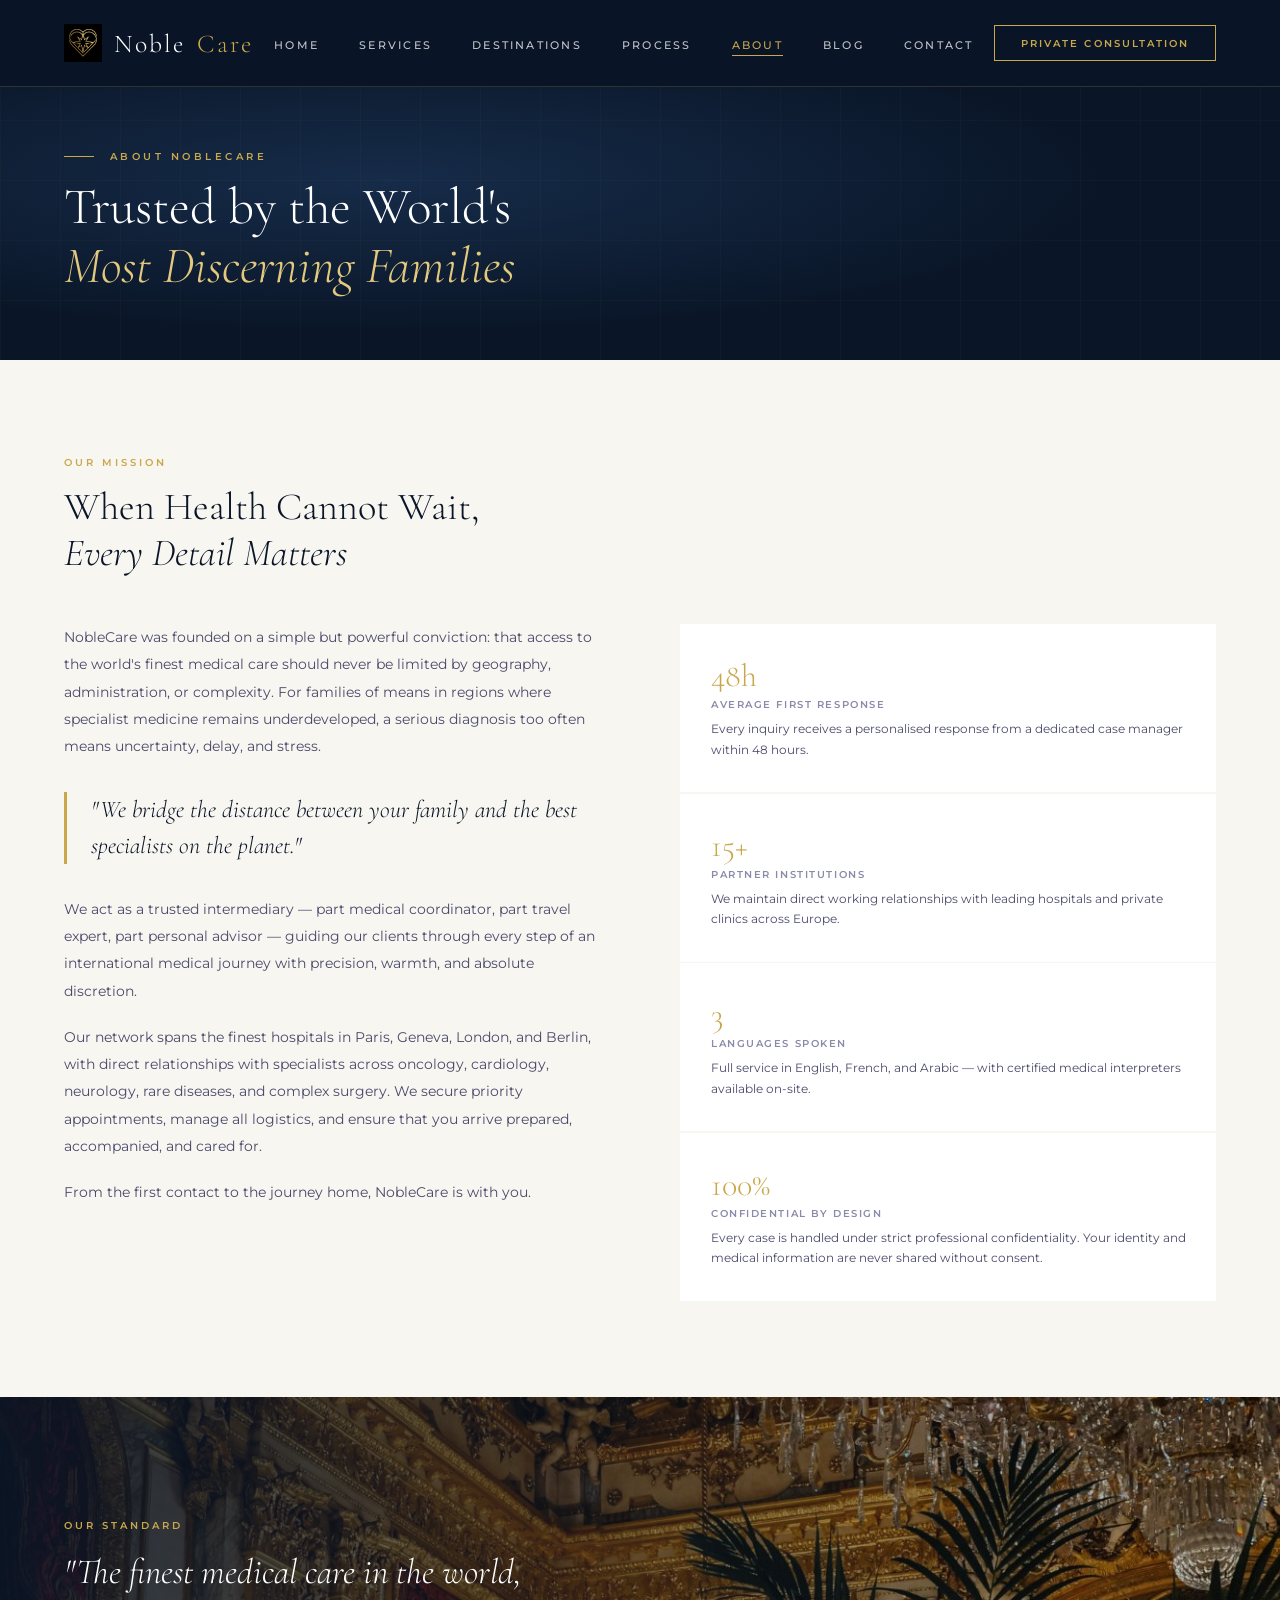
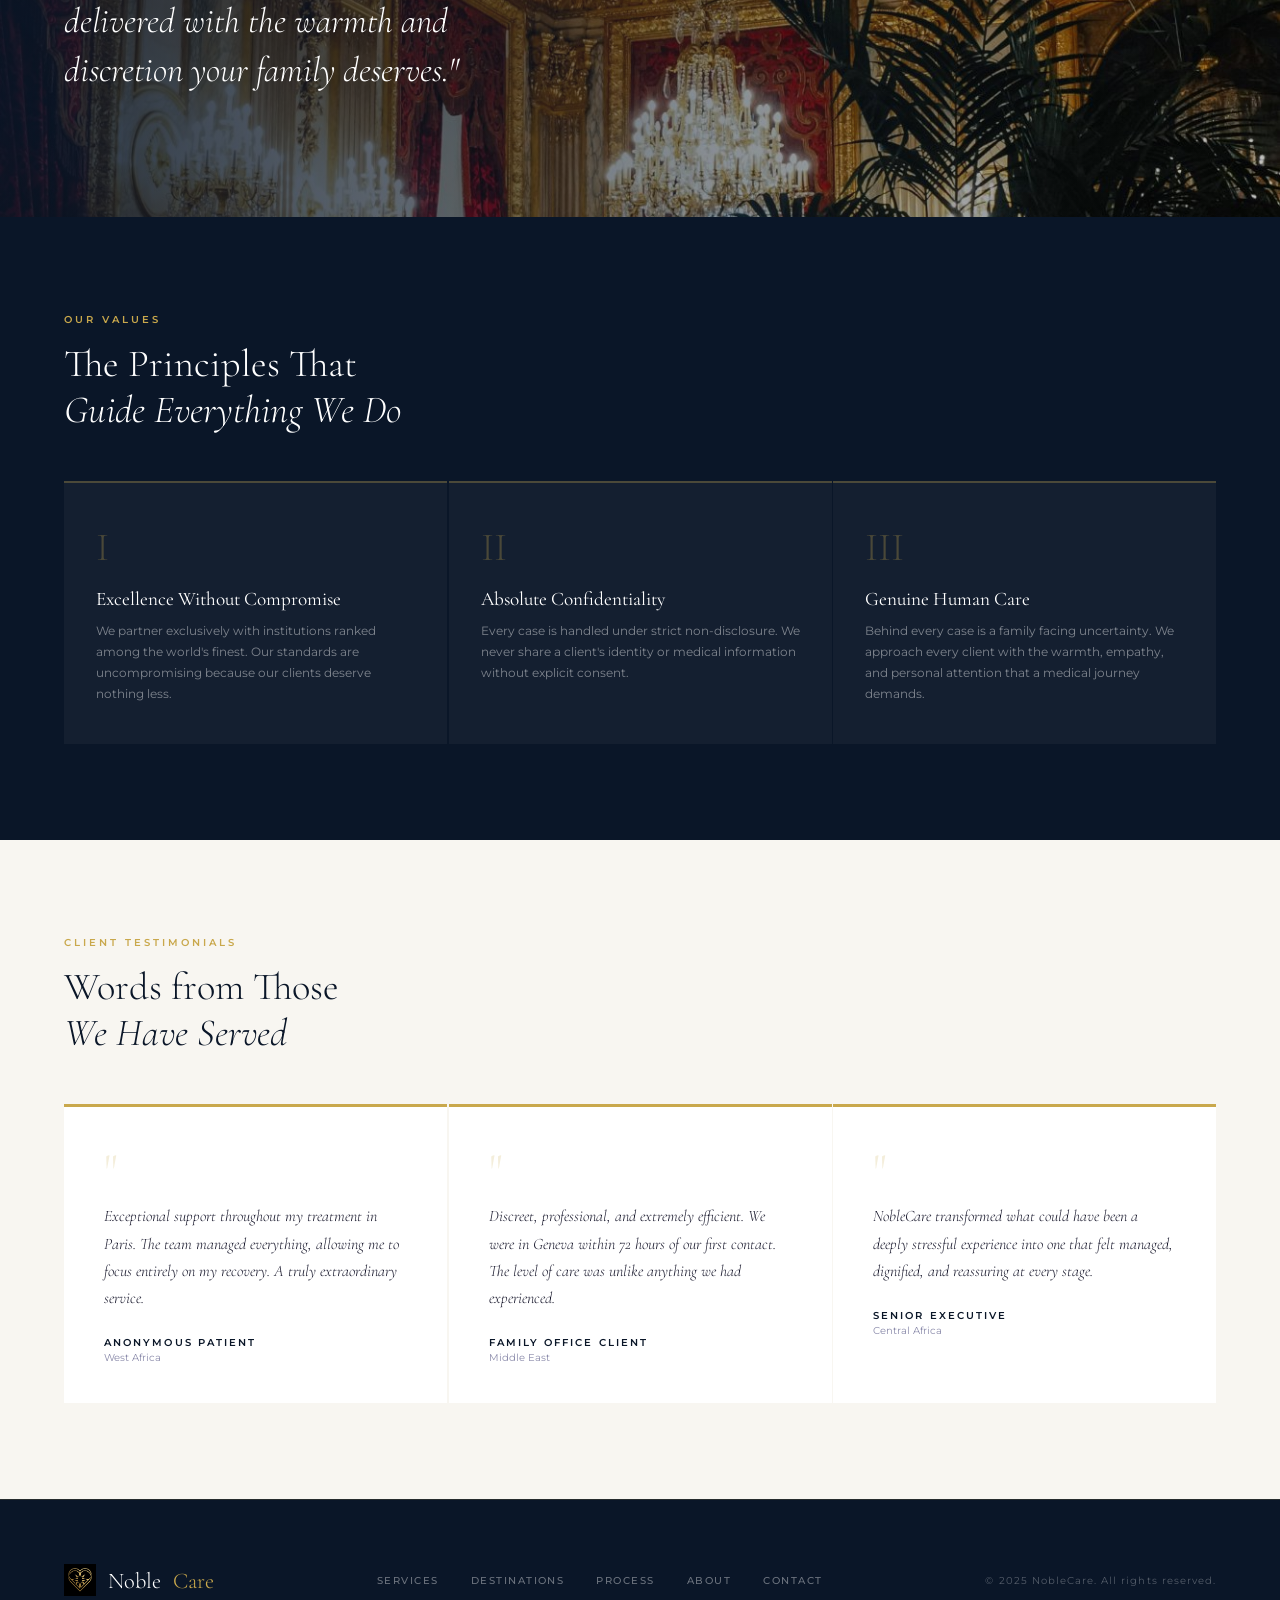
==== about.html @ 68191ccc "Add files via upload" ====
<!DOCTYPE html>
<html lang="en">
<head>
<meta charset="UTF-8">
<meta name="viewport" content="width=device-width, initial-scale=1.0">
<title>About — NobleCare</title>
<link rel="preconnect" href="https://fonts.googleapis.com">
<link rel="preconnect" href="https://fonts.gstatic.com" crossorigin>
<link href="https://fonts.googleapis.com/css2?family=Cormorant+Garamond:ital,wght@0,300;0,400;0,500;1,300;1,400&family=Montserrat:wght@300;400;500;600&display=swap" rel="stylesheet">
<link rel="stylesheet" href="style.css">
<style>
  .mission-section { background: var(--off-white); }
  .mission-grid { display: grid; grid-template-columns: 1fr 1fr; gap: 5rem; align-items: start; margin-top: 3rem; }
  .mission-text p { font-size: 0.85rem; line-height: 2; color: var(--text-mid); margin-bottom: 1.2rem; }
  .mission-pull {
    font-family: var(--serif); font-size: 1.5rem; font-weight: 300; font-style: italic;
    color: var(--navy); border-left: 3px solid var(--gold); padding-left: 1.5rem;
    margin: 2rem 0; line-height: 1.5;
  }
  .mission-aside { display: flex; flex-direction: column; gap: 1.5px; }
  .aside-card {
    background: var(--white); padding: 2rem 1.75rem;
    border-left: 3px solid transparent; transition: border-color 0.3s;
  }
  .aside-card:hover { border-left-color: var(--gold); }
  .aside-num { font-family: var(--serif); font-size: 2rem; font-weight: 300; color: var(--gold); }
  .aside-label { font-size: 0.65rem; font-weight: 600; letter-spacing: 0.15em; text-transform: uppercase; color: var(--text-light); margin-top: 0.2rem; }
  .aside-text { font-size: 0.75rem; color: var(--text-mid); line-height: 1.7; margin-top: 0.5rem; }

  /* VALUES */
  .values-section { background: var(--navy); }
  .values-section .section-title { color: var(--white); }
  .values-grid { display: grid; grid-template-columns: repeat(3, 1fr); gap: 1.5px; margin-top: 3rem; }
  .value-card { background: rgba(255,255,255,0.04); padding: 2.5rem 2rem; border-top: 2px solid rgba(201,168,76,0.3); }
  .value-icon { font-family: var(--serif); font-size: 2.5rem; font-weight: 300; color: rgba(201,168,76,0.3); margin-bottom: 1rem; }
  .value-title { font-family: var(--serif); font-size: 1.2rem; color: var(--white); margin-bottom: 0.6rem; }
  .value-text { font-size: 0.75rem; color: rgba(255,255,255,0.45); line-height: 1.75; }

  /* TESTIMONIALS */
  .testi-section { background: var(--off-white); }
  .testi-grid { display: grid; grid-template-columns: repeat(3, 1fr); gap: 1.5px; margin-top: 3rem; }
  .testi-card { background: var(--white); padding: 2.5rem; border-top: 3px solid var(--gold); }
  .testi-quote { font-family: var(--serif); font-size: 3rem; font-weight: 300; color: rgba(201,168,76,0.2); line-height: 1; margin-bottom: 0.5rem; }
  .testi-text { font-family: var(--serif); font-size: 1rem; font-weight: 300; font-style: italic; color: var(--text-dark); line-height: 1.7; margin-bottom: 1.5rem; }
  .testi-author { font-size: 0.65rem; font-weight: 600; letter-spacing: 0.2em; text-transform: uppercase; color: var(--navy); }
  .testi-origin { font-size: 0.6rem; color: var(--text-light); margin-top: 0.2rem; }

  @media (max-width: 900px) {
    .mission-grid { grid-template-columns: 1fr; gap: 3rem; }
    .values-grid { grid-template-columns: 1fr; }
    .testi-grid { grid-template-columns: 1fr; }
  }
</style>
</head>
<body>

<nav>
  <a href="index.html" class="nav-logo"><img src="logo.png" alt="NobleCare">Noble<span>Care</span></a>
  <ul class="nav-links">
    <li><a href="index.html">Home</a></li>
    <li><a href="services.html">Services</a></li>
    <li><a href="destinations.html">Destinations</a></li>
    <li><a href="process.html">Process</a></li>
    <li><a href="about.html" class="active">About</a></li>
    <li><a href="blog.html">Blog</a></li>
    <li><a href="contact.html">Contact</a></li>
  </ul>
  <a href="contact.html" class="nav-cta">Private Consultation</a>
  <button class="menu-toggle" aria-label="Menu"><span></span><span></span><span></span></button>
</nav>

<div class="page-header">
  <div class="page-header-bg"></div>
  <div class="page-header-grid"></div>
  <div class="page-header-content container">
    <p class="eyebrow">About NobleCare</p>
    <h1>Trusted by the World's<br><em>Most Discerning Families</em></h1>
  </div>
</div>

<section class="mission-section">
  <div class="container">
    <p class="section-tag">Our Mission</p>
    <h2 class="section-title">When Health Cannot Wait,<br><em>Every Detail Matters</em></h2>
    <div class="mission-grid">
      <div class="mission-text fade-up">
        <p>NobleCare was founded on a simple but powerful conviction: that access to the world's finest medical care should never be limited by geography, administration, or complexity. For families of means in regions where specialist medicine remains underdeveloped, a serious diagnosis too often means uncertainty, delay, and stress.</p>
        <div class="mission-pull">"We bridge the distance between your family and the best specialists on the planet."</div>
        <p>We act as a trusted intermediary — part medical coordinator, part travel expert, part personal advisor — guiding our clients through every step of an international medical journey with precision, warmth, and absolute discretion.</p>
        <p>Our network spans the finest hospitals in Paris, Geneva, London, and Berlin, with direct relationships with specialists across oncology, cardiology, neurology, rare diseases, and complex surgery. We secure priority appointments, manage all logistics, and ensure that you arrive prepared, accompanied, and cared for.</p>
        <p>From the first contact to the journey home, NobleCare is with you.</p>
      </div>
      <div class="mission-aside fade-up">
        <div class="aside-card">
          <div class="aside-num">48h</div>
          <div class="aside-label">Average first response</div>
          <div class="aside-text">Every inquiry receives a personalised response from a dedicated case manager within 48 hours.</div>
        </div>
        <div class="aside-card">
          <div class="aside-num">15+</div>
          <div class="aside-label">Partner institutions</div>
          <div class="aside-text">We maintain direct working relationships with leading hospitals and private clinics across Europe.</div>
        </div>
        <div class="aside-card">
          <div class="aside-num">3</div>
          <div class="aside-label">Languages spoken</div>
          <div class="aside-text">Full service in English, French, and Arabic — with certified medical interpreters available on-site.</div>
        </div>
        <div class="aside-card">
          <div class="aside-num">100%</div>
          <div class="aside-label">Confidential by design</div>
          <div class="aside-text">Every case is handled under strict professional confidentiality. Your identity and medical information are never shared without consent.</div>
        </div>
      </div>
    </div>
  </div>
</section>


<!-- IMAGE BANNER -->
<div style="height: 420px; overflow: hidden; position: relative;">
  <img src="img-luxury.jpg" alt="Luxury care" style="width:100%; height:100%; object-fit:cover; object-position: center 30%;">
  <div style="position:absolute;inset:0;background:linear-gradient(to right, rgba(10,22,40,0.85) 0%, rgba(10,22,40,0.3) 60%, transparent 100%);display:flex;align-items:center;padding:4rem;">
    <div style="max-width:500px;">
      <p style="font-size:0.62rem;font-weight:600;letter-spacing:0.3em;text-transform:uppercase;color:var(--gold);margin-bottom:1rem;">Our Standard</p>
      <p style="font-family:var(--serif);font-size:clamp(1.5rem,3vw,2.2rem);font-weight:300;color:#fff;line-height:1.4;font-style:italic;">"The finest medical care in the world, delivered with the warmth and discretion your family deserves."</p>
    </div>
  </div>
</div>

<!-- VALUES -->
<section class="values-section">
  <div class="container">
    <p class="section-tag" style="color: var(--gold);">Our Values</p>
    <h2 class="section-title">The Principles That<br><em>Guide Everything We Do</em></h2>
    <div class="values-grid">
      <div class="value-card fade-up">
        <div class="value-icon">I</div>
        <div class="value-title">Excellence Without Compromise</div>
        <p class="value-text">We partner exclusively with institutions ranked among the world's finest. Our standards are uncompromising because our clients deserve nothing less.</p>
      </div>
      <div class="value-card fade-up">
        <div class="value-icon">II</div>
        <div class="value-title">Absolute Confidentiality</div>
        <p class="value-text">Every case is handled under strict non-disclosure. We never share a client's identity or medical information without explicit consent.</p>
      </div>
      <div class="value-card fade-up">
        <div class="value-icon">III</div>
        <div class="value-title">Genuine Human Care</div>
        <p class="value-text">Behind every case is a family facing uncertainty. We approach every client with the warmth, empathy, and personal attention that a medical journey demands.</p>
      </div>
    </div>
  </div>
</section>

<!-- TESTIMONIALS -->
<section class="testi-section">
  <div class="container">
    <p class="section-tag">Client Testimonials</p>
    <h2 class="section-title">Words from Those<br><em>We Have Served</em></h2>
    <div class="testi-grid">
      <div class="testi-card fade-up">
        <div class="testi-quote">"</div>
        <p class="testi-text">Exceptional support throughout my treatment in Paris. The team managed everything, allowing me to focus entirely on my recovery. A truly extraordinary service.</p>
        <div class="testi-author">Anonymous Patient</div>
        <div class="testi-origin">West Africa</div>
      </div>
      <div class="testi-card fade-up">
        <div class="testi-quote">"</div>
        <p class="testi-text">Discreet, professional, and extremely efficient. We were in Geneva within 72 hours of our first contact. The level of care was unlike anything we had experienced.</p>
        <div class="testi-author">Family Office Client</div>
        <div class="testi-origin">Middle East</div>
      </div>
      <div class="testi-card fade-up">
        <div class="testi-quote">"</div>
        <p class="testi-text">NobleCare transformed what could have been a deeply stressful experience into one that felt managed, dignified, and reassuring at every stage.</p>
        <div class="testi-author">Senior Executive</div>
        <div class="testi-origin">Central Africa</div>
      </div>
    </div>
  </div>
</section>

<footer>
  <div class="footer-inner">
    <a href="index.html" class="footer-logo"><img src="logo.png" alt="NobleCare">Noble<span>Care</span></a>
    <div class="footer-links">
      <a href="services.html">Services</a>
      <a href="destinations.html">Destinations</a>
      <a href="process.html">Process</a>
      <a href="about.html">About</a>
      <a href="contact.html">Contact</a>
    </div>
    <div class="footer-text">© 2025 NobleCare. All rights reserved.</div>
  </div>
</footer>

<script>
  window.addEventListener('scroll', () => {
    document.querySelector('nav').style.padding = window.scrollY > 50 ? '1rem 4rem' : '1.5rem 4rem';
  });
  const observer = new IntersectionObserver(e => e.forEach(el => { if(el.isIntersecting) el.target.classList.add('visible'); }), { threshold: 0.1 });
  document.querySelectorAll('.fade-up').forEach(el => observer.observe(el));
</script>
</body>
</html>
---- style.css ----
*, *::before, *::after { box-sizing: border-box; margin: 0; padding: 0; }

:root {
  --navy: #0a1628;
  --navy-mid: #122040;
  --navy-light: #1e3a5f;
  --gold: #c9a84c;
  --gold-light: #e2c97e;
  --gold-pale: #f5edda;
  --white: #ffffff;
  --off-white: #f8f6f1;
  --text-dark: #1a1a2e;
  --text-mid: #4a4a6a;
  --text-light: #8a8aaa;
  --serif: 'Cormorant Garamond', Georgia, serif;
  --sans: 'Montserrat', sans-serif;
}

html { scroll-behavior: smooth; }
body { font-family: var(--sans); background: var(--white); color: var(--text-dark); overflow-x: hidden; }

/* ── NAV ── */
nav {
  position: fixed; top: 0; left: 0; right: 0; z-index: 100;
  display: flex; align-items: center; justify-content: space-between;
  padding: 1.5rem 4rem;
  background: rgba(10,22,40,0.95);
  backdrop-filter: blur(12px);
  border-bottom: 1px solid rgba(201,168,76,0.2);
  transition: padding 0.3s;
}
.nav-logo {
  display: flex; align-items: center; gap: 0.75rem;
  font-family: var(--serif); font-size: 1.6rem; font-weight: 300; color: var(--white);
  letter-spacing: 0.08em; text-decoration: none;
}
.nav-logo img { height: 38px; width: auto; }
.nav-logo span { color: var(--gold); }
.nav-links { display: flex; gap: 2.5rem; list-style: none; }
.nav-links a {
  font-size: 0.7rem; font-weight: 500; letter-spacing: 0.2em;
  text-transform: uppercase; color: rgba(255,255,255,0.75);
  text-decoration: none; transition: color 0.3s;
  padding-bottom: 0.2rem; border-bottom: 1px solid transparent;
}
.nav-links a:hover, .nav-links a.active { color: var(--gold); border-bottom-color: var(--gold); }
.nav-cta {
  font-size: 0.65rem; font-weight: 600; letter-spacing: 0.2em; text-transform: uppercase;
  padding: 0.65rem 1.6rem; border: 1px solid var(--gold); color: var(--gold);
  background: transparent; cursor: pointer; text-decoration: none;
  transition: all 0.3s;
}
.nav-cta:hover { background: var(--gold); color: var(--navy); }
.menu-toggle { display: none; background: none; border: none; cursor: pointer; padding: 0; }
.menu-toggle span { display: block; width: 22px; height: 1px; background: var(--white); margin: 5px 0; }

/* ── PAGE HEADER ── */
.page-header {
  min-height: 40vh; background: var(--navy);
  display: flex; align-items: flex-end;
  padding: 8rem 4rem 4rem;
  position: relative; overflow: hidden;
}
.page-header-bg {
  position: absolute; inset: 0;
  background: radial-gradient(ellipse 80% 60% at 30% 50%, rgba(30,58,95,0.6) 0%, transparent 70%);
}
.page-header-grid {
  position: absolute; inset: 0; opacity: 0.03;
  background-image: linear-gradient(rgba(201,168,76,1) 1px, transparent 1px),
                    linear-gradient(90deg, rgba(201,168,76,1) 1px, transparent 1px);
  background-size: 60px 60px;
}
.page-header-content { position: relative; z-index: 2; max-width: 1200px; margin: 0 auto; width: 100%; }
.page-header .eyebrow {
  font-size: 0.62rem; font-weight: 600; letter-spacing: 0.35em; text-transform: uppercase;
  color: var(--gold); margin-bottom: 1rem; display: flex; align-items: center; gap: 1rem;
}
.page-header .eyebrow::before { content: ''; width: 30px; height: 1px; background: var(--gold); }
.page-header h1 {
  font-family: var(--serif); font-size: clamp(2.5rem, 4vw, 3.8rem); font-weight: 300;
  color: var(--white); line-height: 1.15;
}
.page-header h1 em { font-style: italic; color: var(--gold-light); }

/* ── MARQUEE ── */
.marquee-bar { background: var(--gold); padding: 0.75rem 0; overflow: hidden; white-space: nowrap; }
.marquee-track { display: inline-flex; animation: marquee 25s linear infinite; }
.marquee-track span { font-size: 0.6rem; font-weight: 600; letter-spacing: 0.25em; text-transform: uppercase; color: var(--navy); padding: 0 2rem; }
@keyframes marquee { from { transform: translateX(0); } to { transform: translateX(-50%); } }

/* ── COMMON ── */
section { padding: 6rem 4rem; }
.container { max-width: 1200px; margin: 0 auto; }
.section-tag { font-size: 0.62rem; font-weight: 600; letter-spacing: 0.3em; text-transform: uppercase; color: var(--gold); margin-bottom: 1rem; }
.section-title { font-family: var(--serif); font-size: clamp(2rem, 3vw, 3rem); font-weight: 300; line-height: 1.2; color: var(--navy); margin-bottom: 1.2rem; }
.section-title em { font-style: italic; }
.section-sub { font-size: 0.82rem; font-weight: 300; line-height: 1.8; color: var(--text-mid); max-width: 560px; }
.btn-primary {
  font-family: var(--sans); font-size: 0.65rem; font-weight: 600; letter-spacing: 0.2em;
  text-transform: uppercase; padding: 1rem 2.2rem; background: var(--gold);
  color: var(--navy); border: none; cursor: pointer; text-decoration: none; display: inline-block;
  transition: all 0.3s;
}
.btn-primary:hover { background: var(--gold-light); transform: translateY(-1px); }
.btn-outline {
  font-size: 0.65rem; font-weight: 600; letter-spacing: 0.2em; text-transform: uppercase;
  padding: 1rem 2.2rem; border: 1px solid var(--navy); color: var(--navy);
  text-decoration: none; display: inline-block; transition: all 0.3s;
}
.btn-outline:hover { background: var(--navy); color: var(--white); }

/* ── FOOTER ── */
footer { background: var(--navy); padding: 4rem; border-top: 1px solid rgba(201,168,76,0.15); }
.footer-inner { max-width: 1200px; margin: 0 auto; display: flex; justify-content: space-between; align-items: center; flex-wrap: wrap; gap: 2rem; }
.footer-logo { display: flex; align-items: center; gap: 0.75rem; font-family: var(--serif); font-size: 1.4rem; font-weight: 300; color: var(--white); text-decoration: none; }
.footer-logo img { height: 32px; width: auto; }
.footer-logo span { color: var(--gold); }
.footer-text { font-size: 0.65rem; color: rgba(255,255,255,0.3); letter-spacing: 0.1em; }
.footer-links { display: flex; gap: 2rem; flex-wrap: wrap; }
.footer-links a { font-size: 0.62rem; font-weight: 500; letter-spacing: 0.15em; text-transform: uppercase; color: rgba(255,255,255,0.4); text-decoration: none; transition: color 0.3s; }
.footer-links a:hover { color: var(--gold); }

/* ── FADE ANIMATION ── */
.fade-up { opacity: 0; transform: translateY(25px); transition: opacity 0.7s ease, transform 0.7s ease; }
.fade-up.visible { opacity: 1; transform: translateY(0); }

@media (max-width: 1024px) {
  nav { padding: 1.2rem 2rem; }
  .nav-links { display: none; }
  .menu-toggle { display: block; }
  section { padding: 4rem 2rem; }
  .page-header { padding: 7rem 2rem 3rem; }
}
@media (max-width: 640px) {
  .footer-inner { flex-direction: column; text-align: center; }
  .footer-links { justify-content: center; }
}
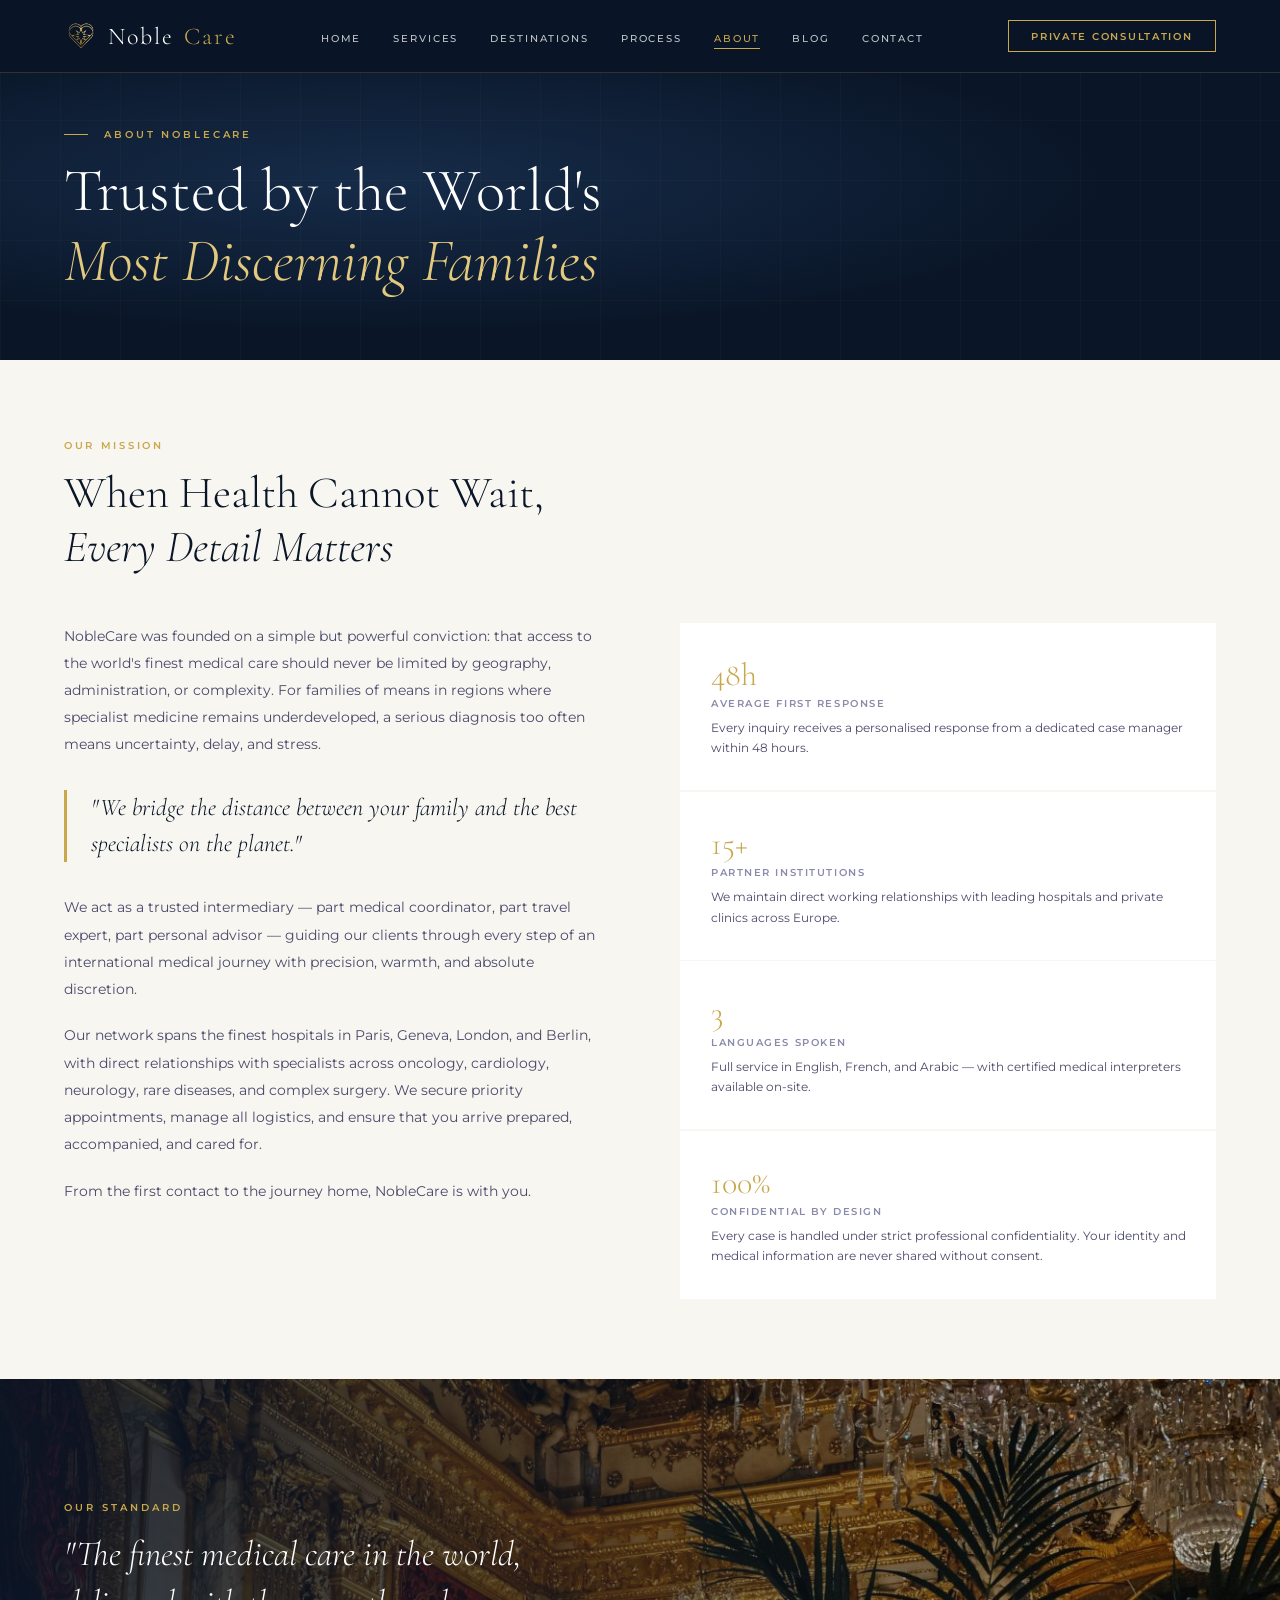
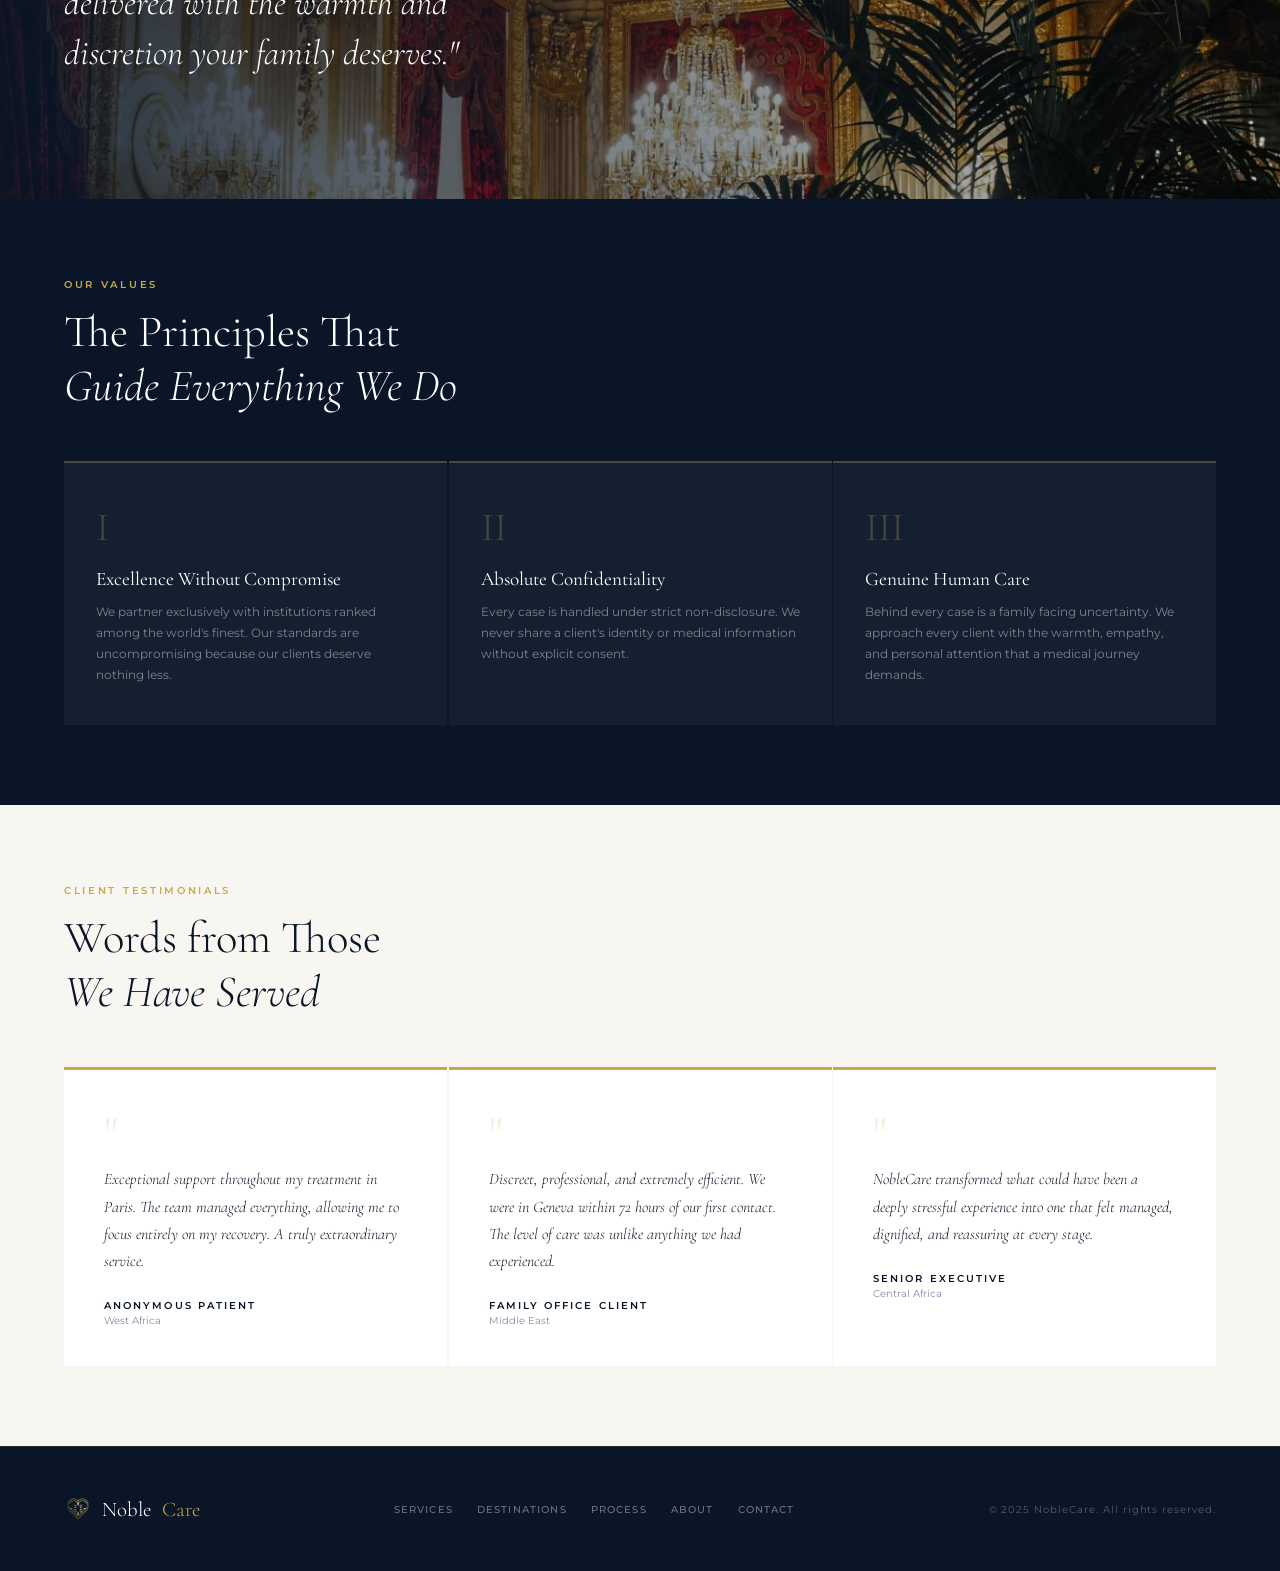
==== commit ce03b102: "Add files via upload" ====
--- a/about.html
+++ b/about.html
@@ -45,11 +45,7 @@
   .testi-author { font-size: 0.65rem; font-weight: 600; letter-spacing: 0.2em; text-transform: uppercase; color: var(--navy); }
   .testi-origin { font-size: 0.6rem; color: var(--text-light); margin-top: 0.2rem; }
 
-  @media (max-width: 900px) {
-    .mission-grid { grid-template-columns: 1fr; gap: 3rem; }
-    .values-grid { grid-template-columns: 1fr; }
-    .testi-grid { grid-template-columns: 1fr; }
-  }
+  @media (max-width: 900px) { .mission-grid { grid-template-columns: 1fr; gap: 2rem; } .values-grid { grid-template-columns: 1fr; } .testi-grid { grid-template-columns: 1fr; } } @media (max-width: 640px) { .mission-pull { font-size: 1.1rem; padding: 1rem 1.2rem; } }
 </style>
 </head>
 <body>
@@ -66,8 +62,20 @@
     <li><a href="contact.html">Contact</a></li>
   </ul>
   <a href="contact.html" class="nav-cta">Private Consultation</a>
-  <button class="menu-toggle" aria-label="Menu"><span></span><span></span><span></span></button>
+  <button class="menu-toggle" id="menuToggle" aria-label="Menu"><span></span><span></span><span></span></button>
 </nav>
+
+<!-- MOBILE NAV -->
+<div class="mobile-nav" id="mobileNav">
+  <a href="index.html" >Home</a>
+  <a href="services.html" >Services</a>
+  <a href="destinations.html" >Destinations</a>
+  <a href="process.html" >Process</a>
+  <a href="about.html" class="active">About</a>
+  <a href="blog.html" >Blog</a>
+  <a href="contact.html" >Contact</a>
+  <a href="contact.html" class="mobile-cta">Private Consultation</a>
+</div>
 
 <div class="page-header">
   <div class="page-header-bg"></div>
@@ -195,12 +203,81 @@
   </div>
 </footer>
 
+
+
+
+
+
+
+
 <script>
-  window.addEventListener('scroll', () => {
-    document.querySelector('nav').style.padding = window.scrollY > 50 ? '1rem 4rem' : '1.5rem 4rem';
+document.addEventListener('DOMContentLoaded', function() {
+  var toggle = document.getElementById('menuToggle');
+  var menu   = document.getElementById('mobileNav');
+  if (!toggle || !menu) return;
+
+  var isOpen = false;
+
+  menu.style.display  = 'none';
+  menu.style.opacity  = '0';
+  menu.style.transition = 'opacity 0.25s ease';
+
+  function openMenu() {
+    isOpen = true;
+    menu.style.display = 'flex';
+    requestAnimationFrame(function() {
+      menu.style.opacity = '1';
+    });
+    toggle.classList.add('open');
+    document.body.style.overflow = 'hidden';
+  }
+
+  function closeMenu() {
+    isOpen = false;
+    menu.style.opacity = '0';
+    toggle.classList.remove('open');
+    document.body.style.overflow = '';
+    setTimeout(function() { menu.style.display = 'none'; }, 260);
+  }
+
+  function handleToggle(e) {
+    e.preventDefault();
+    e.stopPropagation();
+    if (isOpen) { closeMenu(); } else { openMenu(); }
+  }
+
+  toggle.addEventListener('click',      handleToggle, { passive: false });
+  toggle.addEventListener('touchend',   handleToggle, { passive: false });
+
+  menu.querySelectorAll('a').forEach(function(a) {
+    a.addEventListener('click',    closeMenu);
+    a.addEventListener('touchend', closeMenu);
   });
-  const observer = new IntersectionObserver(e => e.forEach(el => { if(el.isIntersecting) el.target.classList.add('visible'); }), { threshold: 0.1 });
-  document.querySelectorAll('.fade-up').forEach(el => observer.observe(el));
+
+  document.addEventListener('keydown', function(e) {
+    if (e.key === 'Escape' && isOpen) closeMenu();
+  });
+
+  // Scroll shrink — desktop only, mobile unchanged
+  window.addEventListener('scroll', function() {
+    var nav = document.querySelector('nav');
+    if (!nav) return;
+    nav.style.padding = window.scrollY > 50
+      ? (window.innerWidth > 640 ? '0.6rem 4rem' : '0.6rem 1.2rem')
+      : (window.innerWidth > 1024 ? '1.2rem 4rem' : '1rem 1.5rem');
+  }, { passive: true });
+
+  // Fade up
+  var fadeEls = document.querySelectorAll('.fade-up');
+  if ('IntersectionObserver' in window) {
+    var obs = new IntersectionObserver(function(entries) {
+      entries.forEach(function(e) { if (e.isIntersecting) e.target.classList.add('visible'); });
+    }, { threshold: 0.08 });
+    fadeEls.forEach(function(el) { obs.observe(el); });
+  } else {
+    fadeEls.forEach(function(el) { el.classList.add('visible'); });
+  }
+});
 </script>
 </body>
 </html>
--- a/style.css
+++ b/style.css
@@ -19,42 +19,88 @@
 html { scroll-behavior: smooth; }
 body { font-family: var(--sans); background: var(--white); color: var(--text-dark); overflow-x: hidden; }
 
-/* ── NAV ── */
+/* ══════════════════════════════
+   NAV
+══════════════════════════════ */
 nav {
-  position: fixed; top: 0; left: 0; right: 0; z-index: 100;
+  position: fixed; top: 0; left: 0; right: 0; z-index: 1000;
   display: flex; align-items: center; justify-content: space-between;
-  padding: 1.5rem 4rem;
-  background: rgba(10,22,40,0.95);
+  padding: 1.2rem 4rem;
+  background: rgba(10,22,40,0.97);
   backdrop-filter: blur(12px);
   border-bottom: 1px solid rgba(201,168,76,0.2);
   transition: padding 0.3s;
 }
 .nav-logo {
-  display: flex; align-items: center; gap: 0.75rem;
-  font-family: var(--serif); font-size: 1.6rem; font-weight: 300; color: var(--white);
-  letter-spacing: 0.08em; text-decoration: none;
-}
-.nav-logo img { height: 38px; width: auto; }
+  display: flex; align-items: center; gap: 0.65rem;
+  font-family: var(--serif); font-size: 1.5rem; font-weight: 300; color: var(--white);
+  letter-spacing: 0.08em; text-decoration: none; flex-shrink: 0;
+}
+.nav-logo img { height: 34px; width: auto; }
 .nav-logo span { color: var(--gold); }
-.nav-links { display: flex; gap: 2.5rem; list-style: none; }
+.nav-links { display: flex; gap: 2rem; list-style: none; }
 .nav-links a {
-  font-size: 0.7rem; font-weight: 500; letter-spacing: 0.2em;
+  font-size: 0.65rem; font-weight: 500; letter-spacing: 0.18em;
   text-transform: uppercase; color: rgba(255,255,255,0.75);
   text-decoration: none; transition: color 0.3s;
   padding-bottom: 0.2rem; border-bottom: 1px solid transparent;
 }
 .nav-links a:hover, .nav-links a.active { color: var(--gold); border-bottom-color: var(--gold); }
 .nav-cta {
-  font-size: 0.65rem; font-weight: 600; letter-spacing: 0.2em; text-transform: uppercase;
-  padding: 0.65rem 1.6rem; border: 1px solid var(--gold); color: var(--gold);
+  font-size: 0.6rem; font-weight: 600; letter-spacing: 0.18em; text-transform: uppercase;
+  padding: 0.6rem 1.4rem; border: 1px solid var(--gold); color: var(--gold);
   background: transparent; cursor: pointer; text-decoration: none;
-  transition: all 0.3s;
+  transition: all 0.3s; white-space: nowrap;
 }
 .nav-cta:hover { background: var(--gold); color: var(--navy); }
-.menu-toggle { display: none; background: none; border: none; cursor: pointer; padding: 0; }
-.menu-toggle span { display: block; width: 22px; height: 1px; background: var(--white); margin: 5px 0; }
-
-/* ── PAGE HEADER ── */
+
+/* Hamburger */
+.menu-toggle {
+  display: none; flex-direction: column; justify-content: center;
+  gap: 5px; background: none; border: none; cursor: pointer;
+  padding: 8px; z-index: 1200;
+  -webkit-tap-highlight-color: transparent;
+  touch-action: manipulation;
+}
+.menu-toggle span {
+  display: block; width: 24px; height: 2px; background: var(--white);
+  transition: all 0.35s ease; transform-origin: center;
+  border-radius: 2px;
+}
+.menu-toggle.open span:nth-child(1) { transform: translateY(7px) rotate(45deg); }
+.menu-toggle.open span:nth-child(2) { opacity: 0; transform: scaleX(0); }
+.menu-toggle.open span:nth-child(3) { transform: translateY(-7px) rotate(-45deg); }
+
+/* Mobile nav drawer */
+.mobile-nav {
+  display: none;
+  position: fixed; top: 0; left: 0; right: 0; bottom: 0;
+  background: var(--navy);
+  z-index: 1100;
+  flex-direction: column; align-items: center; justify-content: center;
+  gap: 1.8rem; padding: 2rem;
+  opacity: 0; transition: opacity 0.3s ease;
+}
+.mobile-nav.open {
+  display: flex;
+  opacity: 1;
+}
+.mobile-nav a {
+  font-family: var(--serif); font-size: 2rem; font-weight: 300; color: var(--white);
+  text-decoration: none; letter-spacing: 0.05em; transition: color 0.25s;
+  -webkit-tap-highlight-color: transparent;
+}
+.mobile-nav a:hover, .mobile-nav a.active { color: var(--gold); }
+.mobile-nav .mobile-cta {
+  margin-top: 1rem; font-family: var(--sans); font-size: 0.65rem; font-weight: 600;
+  letter-spacing: 0.2em; text-transform: uppercase; padding: 0.9rem 2.5rem;
+  border: 1px solid var(--gold); color: var(--gold); text-decoration: none;
+  -webkit-tap-highlight-color: transparent;
+}
+
+/* ══════════════════════════════
+   PAGE HEADER
+══════════════════════════════ */
 .page-header {
   min-height: 40vh; background: var(--navy);
   display: flex; align-items: flex-end;
@@ -73,66 +119,91 @@
 }
 .page-header-content { position: relative; z-index: 2; max-width: 1200px; margin: 0 auto; width: 100%; }
 .page-header .eyebrow {
-  font-size: 0.62rem; font-weight: 600; letter-spacing: 0.35em; text-transform: uppercase;
+  font-size: 0.6rem; font-weight: 600; letter-spacing: 0.3em; text-transform: uppercase;
   color: var(--gold); margin-bottom: 1rem; display: flex; align-items: center; gap: 1rem;
 }
-.page-header .eyebrow::before { content: ''; width: 30px; height: 1px; background: var(--gold); }
+.page-header .eyebrow::before { content: ''; width: 24px; height: 1px; background: var(--gold); }
 .page-header h1 {
-  font-family: var(--serif); font-size: clamp(2.5rem, 4vw, 3.8rem); font-weight: 300;
+  font-family: var(--serif); font-size: clamp(2rem, 5vw, 3.8rem); font-weight: 300;
   color: var(--white); line-height: 1.15;
 }
 .page-header h1 em { font-style: italic; color: var(--gold-light); }
 
-/* ── MARQUEE ── */
-.marquee-bar { background: var(--gold); padding: 0.75rem 0; overflow: hidden; white-space: nowrap; }
+/* ══════════════════════════════
+   MARQUEE
+══════════════════════════════ */
+.marquee-bar { background: var(--gold); padding: 0.65rem 0; overflow: hidden; white-space: nowrap; }
 .marquee-track { display: inline-flex; animation: marquee 25s linear infinite; }
-.marquee-track span { font-size: 0.6rem; font-weight: 600; letter-spacing: 0.25em; text-transform: uppercase; color: var(--navy); padding: 0 2rem; }
+.marquee-track span { font-size: 0.58rem; font-weight: 600; letter-spacing: 0.22em; text-transform: uppercase; color: var(--navy); padding: 0 1.5rem; }
 @keyframes marquee { from { transform: translateX(0); } to { transform: translateX(-50%); } }
 
-/* ── COMMON ── */
-section { padding: 6rem 4rem; }
+/* ══════════════════════════════
+   COMMON
+══════════════════════════════ */
+section { padding: 5rem 4rem; }
 .container { max-width: 1200px; margin: 0 auto; }
-.section-tag { font-size: 0.62rem; font-weight: 600; letter-spacing: 0.3em; text-transform: uppercase; color: var(--gold); margin-bottom: 1rem; }
-.section-title { font-family: var(--serif); font-size: clamp(2rem, 3vw, 3rem); font-weight: 300; line-height: 1.2; color: var(--navy); margin-bottom: 1.2rem; }
+.section-tag { font-size: 0.6rem; font-weight: 600; letter-spacing: 0.28em; text-transform: uppercase; color: var(--gold); margin-bottom: 1rem; }
+.section-title { font-family: var(--serif); font-size: clamp(1.8rem, 3.5vw, 3rem); font-weight: 300; line-height: 1.2; color: var(--navy); margin-bottom: 1.2rem; }
 .section-title em { font-style: italic; }
 .section-sub { font-size: 0.82rem; font-weight: 300; line-height: 1.8; color: var(--text-mid); max-width: 560px; }
 .btn-primary {
-  font-family: var(--sans); font-size: 0.65rem; font-weight: 600; letter-spacing: 0.2em;
-  text-transform: uppercase; padding: 1rem 2.2rem; background: var(--gold);
+  font-family: var(--sans); font-size: 0.62rem; font-weight: 600; letter-spacing: 0.18em;
+  text-transform: uppercase; padding: 0.9rem 2rem; background: var(--gold);
   color: var(--navy); border: none; cursor: pointer; text-decoration: none; display: inline-block;
   transition: all 0.3s;
 }
 .btn-primary:hover { background: var(--gold-light); transform: translateY(-1px); }
 .btn-outline {
-  font-size: 0.65rem; font-weight: 600; letter-spacing: 0.2em; text-transform: uppercase;
-  padding: 1rem 2.2rem; border: 1px solid var(--navy); color: var(--navy);
+  font-size: 0.62rem; font-weight: 600; letter-spacing: 0.18em; text-transform: uppercase;
+  padding: 0.9rem 2rem; border: 1px solid var(--navy); color: var(--navy);
   text-decoration: none; display: inline-block; transition: all 0.3s;
 }
 .btn-outline:hover { background: var(--navy); color: var(--white); }
 
-/* ── FOOTER ── */
-footer { background: var(--navy); padding: 4rem; border-top: 1px solid rgba(201,168,76,0.15); }
-.footer-inner { max-width: 1200px; margin: 0 auto; display: flex; justify-content: space-between; align-items: center; flex-wrap: wrap; gap: 2rem; }
-.footer-logo { display: flex; align-items: center; gap: 0.75rem; font-family: var(--serif); font-size: 1.4rem; font-weight: 300; color: var(--white); text-decoration: none; }
-.footer-logo img { height: 32px; width: auto; }
+/* ══════════════════════════════
+   FOOTER
+══════════════════════════════ */
+footer { background: var(--navy); padding: 3rem 4rem; border-top: 1px solid rgba(201,168,76,0.15); }
+.footer-inner { max-width: 1200px; margin: 0 auto; display: flex; justify-content: space-between; align-items: center; flex-wrap: wrap; gap: 1.5rem; }
+.footer-logo { display: flex; align-items: center; gap: 0.65rem; font-family: var(--serif); font-size: 1.3rem; font-weight: 300; color: var(--white); text-decoration: none; }
+.footer-logo img { height: 28px; width: auto; }
 .footer-logo span { color: var(--gold); }
-.footer-text { font-size: 0.65rem; color: rgba(255,255,255,0.3); letter-spacing: 0.1em; }
-.footer-links { display: flex; gap: 2rem; flex-wrap: wrap; }
-.footer-links a { font-size: 0.62rem; font-weight: 500; letter-spacing: 0.15em; text-transform: uppercase; color: rgba(255,255,255,0.4); text-decoration: none; transition: color 0.3s; }
+.footer-text { font-size: 0.6rem; color: rgba(255,255,255,0.3); letter-spacing: 0.1em; }
+.footer-links { display: flex; gap: 1.5rem; flex-wrap: wrap; }
+.footer-links a { font-size: 0.6rem; font-weight: 500; letter-spacing: 0.12em; text-transform: uppercase; color: rgba(255,255,255,0.4); text-decoration: none; transition: color 0.3s; }
 .footer-links a:hover { color: var(--gold); }
 
-/* ── FADE ANIMATION ── */
-.fade-up { opacity: 0; transform: translateY(25px); transition: opacity 0.7s ease, transform 0.7s ease; }
+/* ══════════════════════════════
+   FADE ANIMATION
+══════════════════════════════ */
+.fade-up { opacity: 0; transform: translateY(20px); transition: opacity 0.7s ease, transform 0.7s ease; }
 .fade-up.visible { opacity: 1; transform: translateY(0); }
 
+/* ══════════════════════════════
+   TABLET — max 1024px
+══════════════════════════════ */
 @media (max-width: 1024px) {
-  nav { padding: 1.2rem 2rem; }
-  .nav-links { display: none; }
-  .menu-toggle { display: block; }
+  nav { padding: 1rem 1.5rem; }
+  .nav-links, .nav-cta { display: none; }
+  .menu-toggle { display: flex; }
   section { padding: 4rem 2rem; }
-  .page-header { padding: 7rem 2rem 3rem; }
-}
+  .page-header { padding: 6rem 2rem 3rem; min-height: 35vh; }
+  footer { padding: 2.5rem 2rem; }
+}
+
+/* ══════════════════════════════
+   MOBILE — max 640px
+══════════════════════════════ */
 @media (max-width: 640px) {
-  .footer-inner { flex-direction: column; text-align: center; }
-  .footer-links { justify-content: center; }
-}
+  nav { padding: 0.9rem 1.2rem; }
+  .nav-logo { font-size: 1.3rem; }
+  .nav-logo img { height: 28px; }
+  section { padding: 3rem 1.2rem; }
+  .page-header { padding: 5.5rem 1.2rem 2.5rem; min-height: 30vh; }
+  .section-title { font-size: clamp(1.6rem, 7vw, 2.2rem); }
+  .btn-primary, .btn-outline { width: 100%; text-align: center; padding: 1rem; }
+  .footer-inner { flex-direction: column; text-align: center; gap: 1.5rem; }
+  .footer-links { justify-content: center; gap: 1rem; }
+  footer { padding: 2rem 1.2rem; }
+  .marquee-track span { padding: 0 1rem; font-size: 0.55rem; }
+}
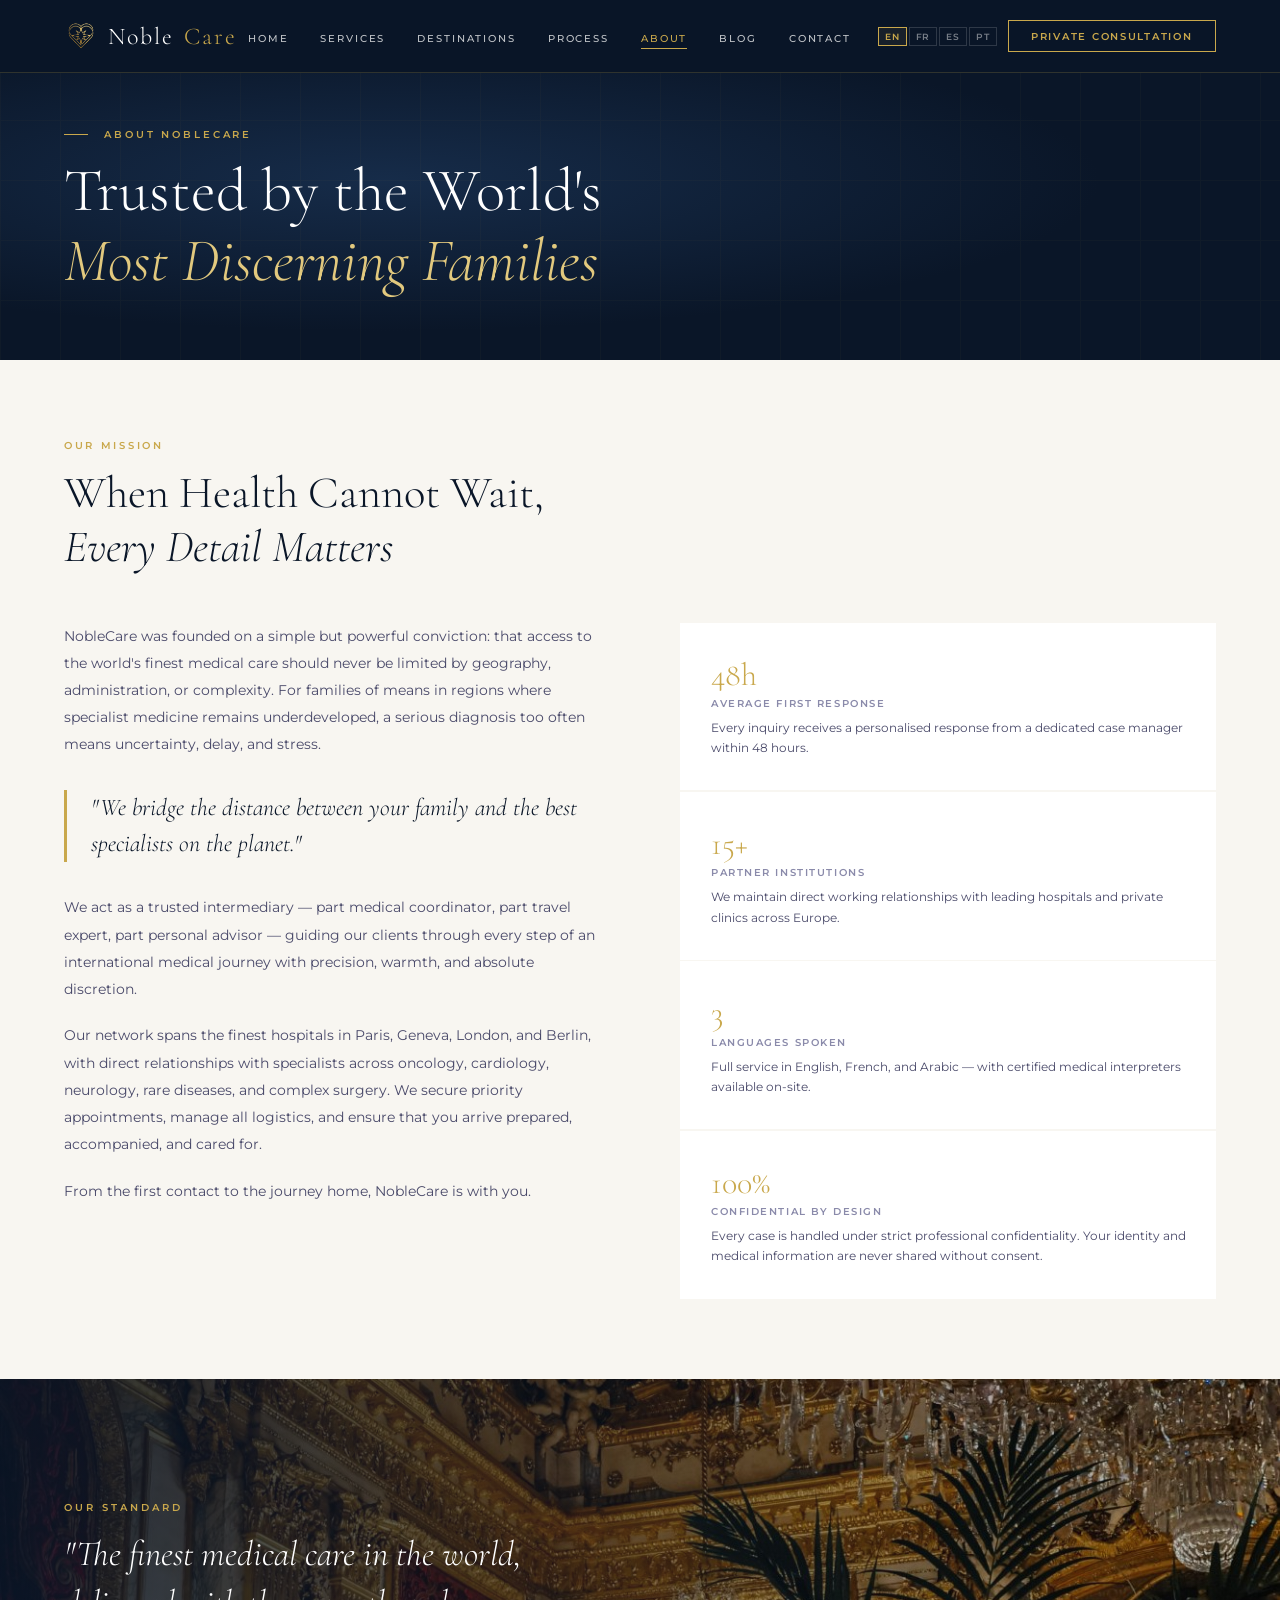
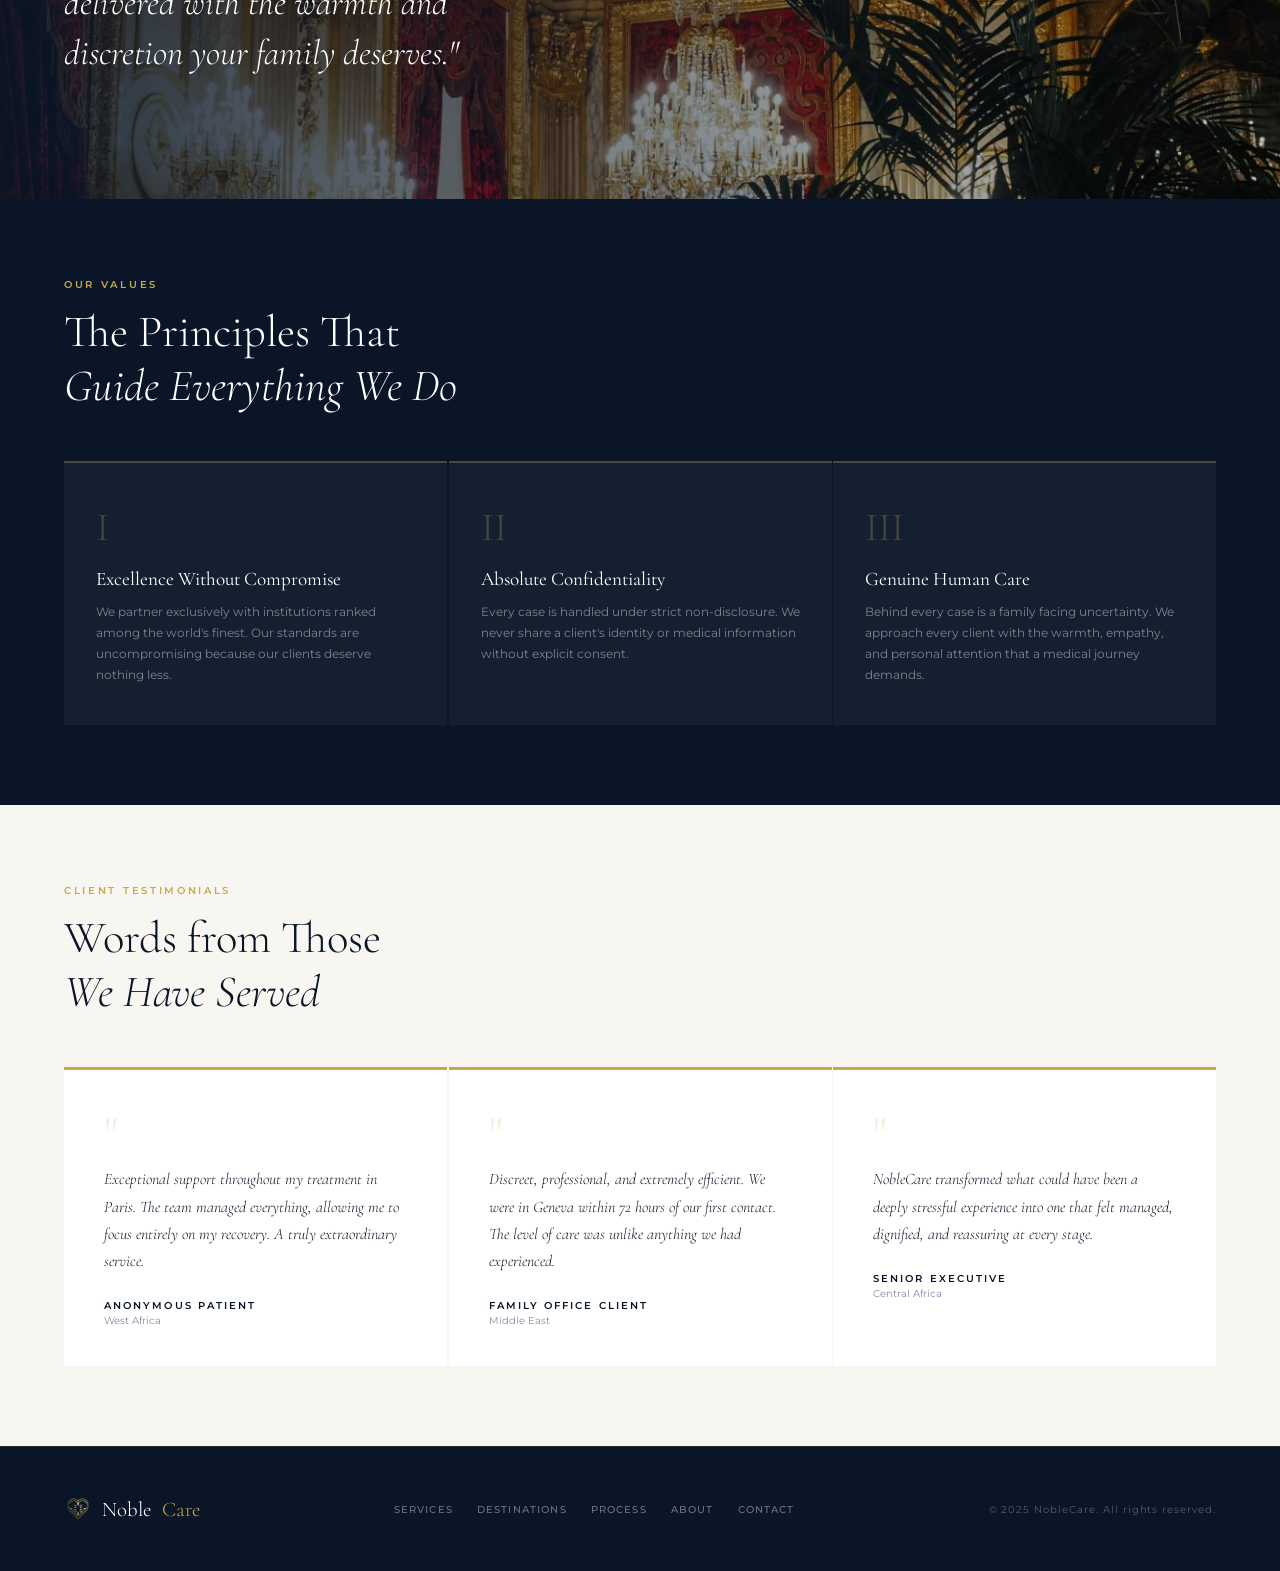
==== commit 862fcd80: "Add files via upload" ====
--- a/about.html
+++ b/about.html
@@ -8,6 +8,7 @@
 <link rel="preconnect" href="https://fonts.gstatic.com" crossorigin>
 <link href="https://fonts.googleapis.com/css2?family=Cormorant+Garamond:ital,wght@0,300;0,400;0,500;1,300;1,400&family=Montserrat:wght@300;400;500;600&display=swap" rel="stylesheet">
 <link rel="stylesheet" href="style.css">
+<script src="lang.js"></script>
 <style>
   .mission-section { background: var(--off-white); }
   .mission-grid { display: grid; grid-template-columns: 1fr 1fr; gap: 5rem; align-items: start; margin-top: 3rem; }
@@ -53,28 +54,34 @@
 <nav>
   <a href="index.html" class="nav-logo"><img src="logo.png" alt="NobleCare">Noble<span>Care</span></a>
   <ul class="nav-links">
-    <li><a href="index.html">Home</a></li>
-    <li><a href="services.html">Services</a></li>
-    <li><a href="destinations.html">Destinations</a></li>
-    <li><a href="process.html">Process</a></li>
-    <li><a href="about.html" class="active">About</a></li>
-    <li><a href="blog.html">Blog</a></li>
-    <li><a href="contact.html">Contact</a></li>
+    <li><a href="index.html"><span data-i18n="nav_home">Home</span></a></li>
+    <li><a href="services.html"><span data-i18n="nav_services">Services</span></a></li>
+    <li><a href="destinations.html"><span data-i18n="nav_destinations">Destinations</span></a></li>
+    <li><a href="process.html"><span data-i18n="nav_process">Process</span></a></li>
+    <li><a href="about.html" class="active"><span data-i18n="nav_about">About</span></a></li>
+    <li><a href="blog.html"><span data-i18n="nav_blog">Blog</span></a></li>
+    <li><a href="contact.html"><span data-i18n="nav_contact">Contact</span></a></li>
   </ul>
-  <a href="contact.html" class="nav-cta">Private Consultation</a>
+  <div class="lang-selector">
+    <button class="lang-btn" data-lang="en" onclick="applyLang('en')">EN</button>
+    <button class="lang-btn" data-lang="fr" onclick="applyLang('fr')">FR</button>
+    <button class="lang-btn" data-lang="es" onclick="applyLang('es')">ES</button>
+    <button class="lang-btn" data-lang="pt" onclick="applyLang('pt')">PT</button>
+  </div>
+  <a href="contact.html" class="nav-cta"><span data-i18n="nav_cta">Private Consultation</span></a>
   <button class="menu-toggle" id="menuToggle" aria-label="Menu"><span></span><span></span><span></span></button>
 </nav>
 
 <!-- MOBILE NAV -->
 <div class="mobile-nav" id="mobileNav">
-  <a href="index.html" >Home</a>
-  <a href="services.html" >Services</a>
-  <a href="destinations.html" >Destinations</a>
-  <a href="process.html" >Process</a>
-  <a href="about.html" class="active">About</a>
-  <a href="blog.html" >Blog</a>
-  <a href="contact.html" >Contact</a>
-  <a href="contact.html" class="mobile-cta">Private Consultation</a>
+  <a href="index.html" ><span data-i18n="nav_home">Home</span></a>
+  <a href="services.html" ><span data-i18n="nav_services">Services</span></a>
+  <a href="destinations.html" ><span data-i18n="nav_destinations">Destinations</span></a>
+  <a href="process.html" ><span data-i18n="nav_process">Process</span></a>
+  <a href="about.html" class="active"><span data-i18n="nav_about">About</span></a>
+  <a href="blog.html" ><span data-i18n="nav_blog">Blog</span></a>
+  <a href="contact.html" ><span data-i18n="nav_contact">Contact</span></a>
+  <a href="contact.html" class="mobile-cta"><span data-i18n="nav_cta">Private Consultation</span></a>
 </div>
 
 <div class="page-header">
@@ -193,11 +200,11 @@
   <div class="footer-inner">
     <a href="index.html" class="footer-logo"><img src="logo.png" alt="NobleCare">Noble<span>Care</span></a>
     <div class="footer-links">
-      <a href="services.html">Services</a>
-      <a href="destinations.html">Destinations</a>
-      <a href="process.html">Process</a>
-      <a href="about.html">About</a>
-      <a href="contact.html">Contact</a>
+      <a href="services.html"><span data-i18n="nav_services">Services</span></a>
+      <a href="destinations.html"><span data-i18n="nav_destinations">Destinations</span></a>
+      <a href="process.html"><span data-i18n="nav_process">Process</span></a>
+      <a href="about.html"><span data-i18n="nav_about">About</span></a>
+      <a href="contact.html"><span data-i18n="nav_contact">Contact</span></a>
     </div>
     <div class="footer-text">© 2025 NobleCare. All rights reserved.</div>
   </div>
--- a/style.css
+++ b/style.css
@@ -72,18 +72,14 @@
 .menu-toggle.open span:nth-child(3) { transform: translateY(-7px) rotate(-45deg); }
 
 /* Mobile nav drawer */
+/* Mobile nav — display/opacity controlled 100% by JS */
 .mobile-nav {
-  display: none;
   position: fixed; top: 0; left: 0; right: 0; bottom: 0;
   background: var(--navy);
   z-index: 1100;
   flex-direction: column; align-items: center; justify-content: center;
   gap: 1.8rem; padding: 2rem;
-  opacity: 0; transition: opacity 0.3s ease;
-}
-.mobile-nav.open {
-  display: flex;
-  opacity: 1;
+  display: none; opacity: 0;
 }
 .mobile-nav a {
   font-family: var(--serif); font-size: 2rem; font-weight: 300; color: var(--white);
@@ -207,3 +203,25 @@
   footer { padding: 2rem 1.2rem; }
   .marquee-track span { padding: 0 1rem; font-size: 0.55rem; }
 }
+
+/* ══════════════════════════════
+   LANGUAGE SELECTOR
+══════════════════════════════ */
+.lang-selector {
+  display: flex; align-items: center; gap: 2px;
+  margin-left: 1rem;
+}
+.lang-btn {
+  font-size: 0.55rem; font-weight: 600; letter-spacing: 0.1em;
+  text-transform: uppercase; padding: 3px 6px;
+  background: transparent; border: 1px solid rgba(255,255,255,0.15);
+  color: rgba(255,255,255,0.45); cursor: pointer;
+  transition: all 0.2s; font-family: var(--sans);
+}
+.lang-btn:hover { color: var(--gold); border-color: rgba(201,168,76,0.4); }
+.lang-btn.active { color: var(--gold); border-color: var(--gold); background: rgba(201,168,76,0.08); }
+
+@media (max-width: 1024px) {
+  .lang-selector { margin-left: 0; }
+  .lang-btn { font-size: 0.6rem; padding: 4px 8px; }
+}
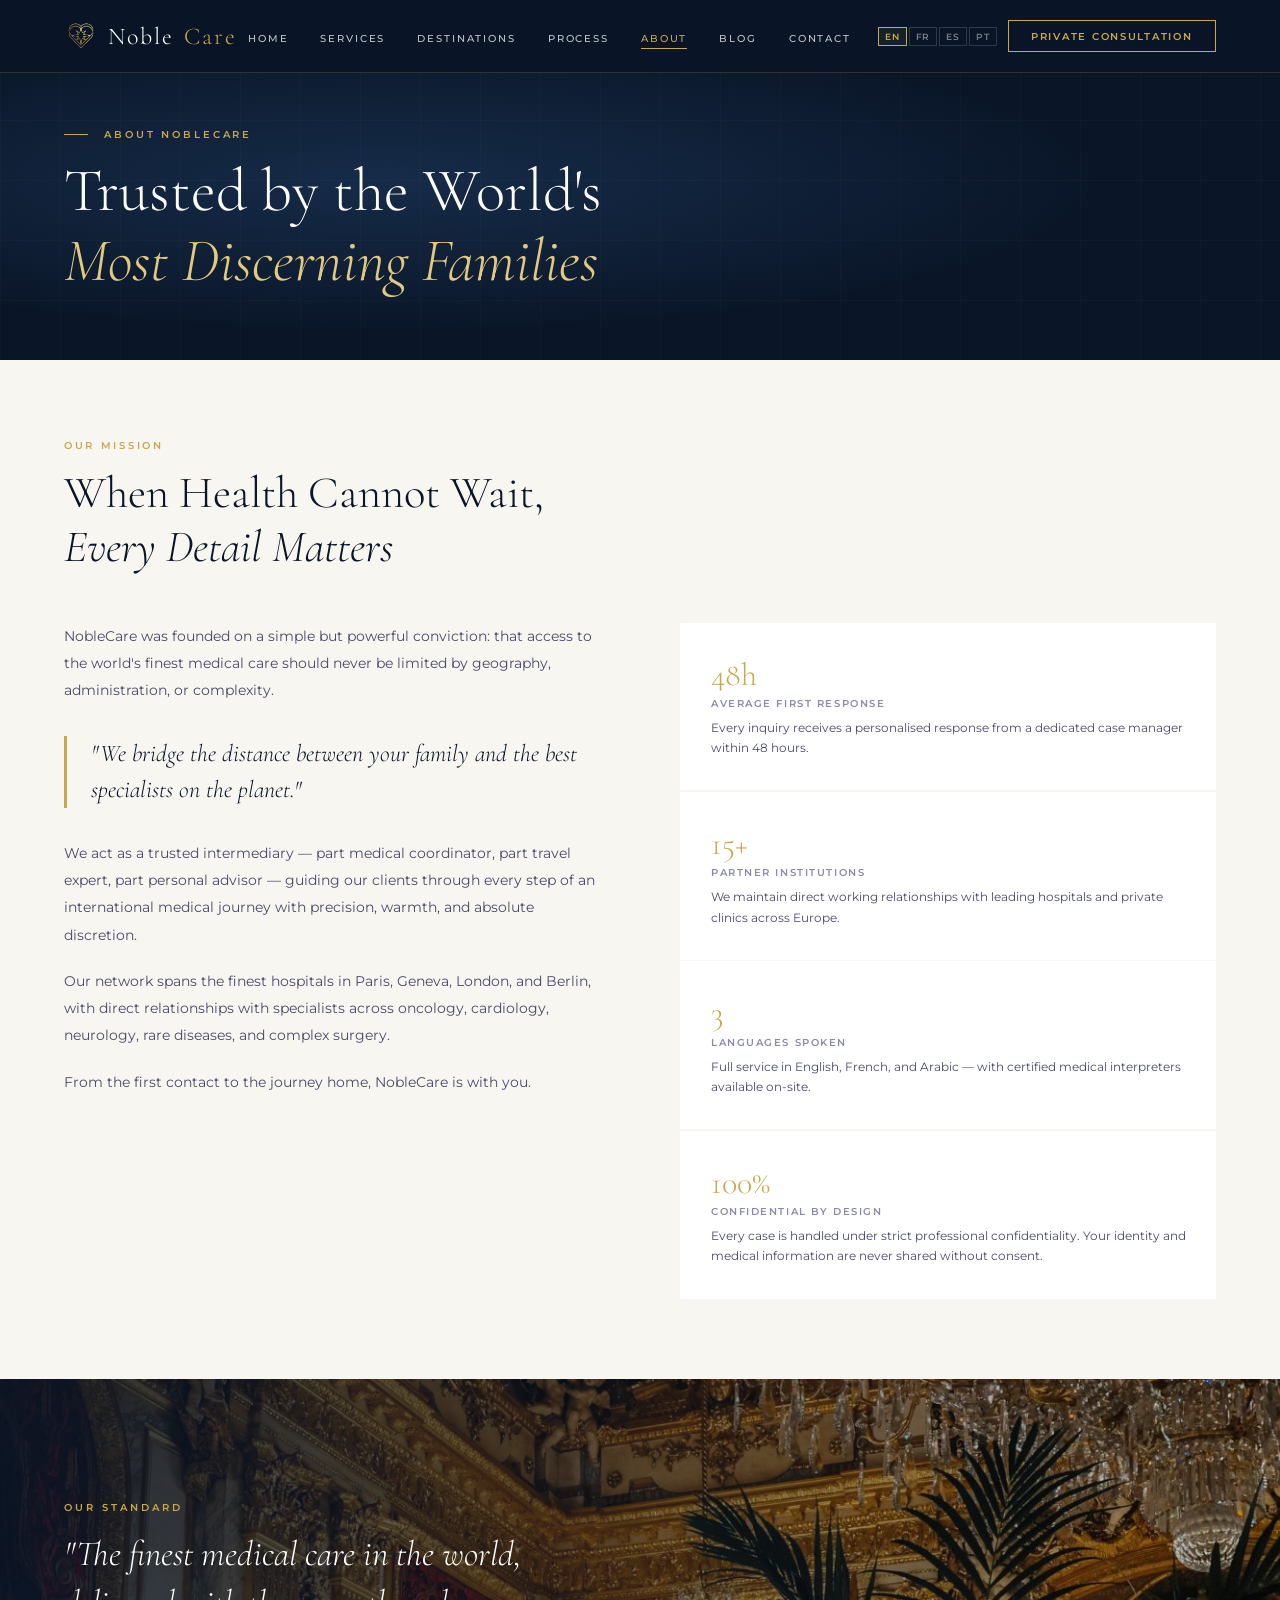
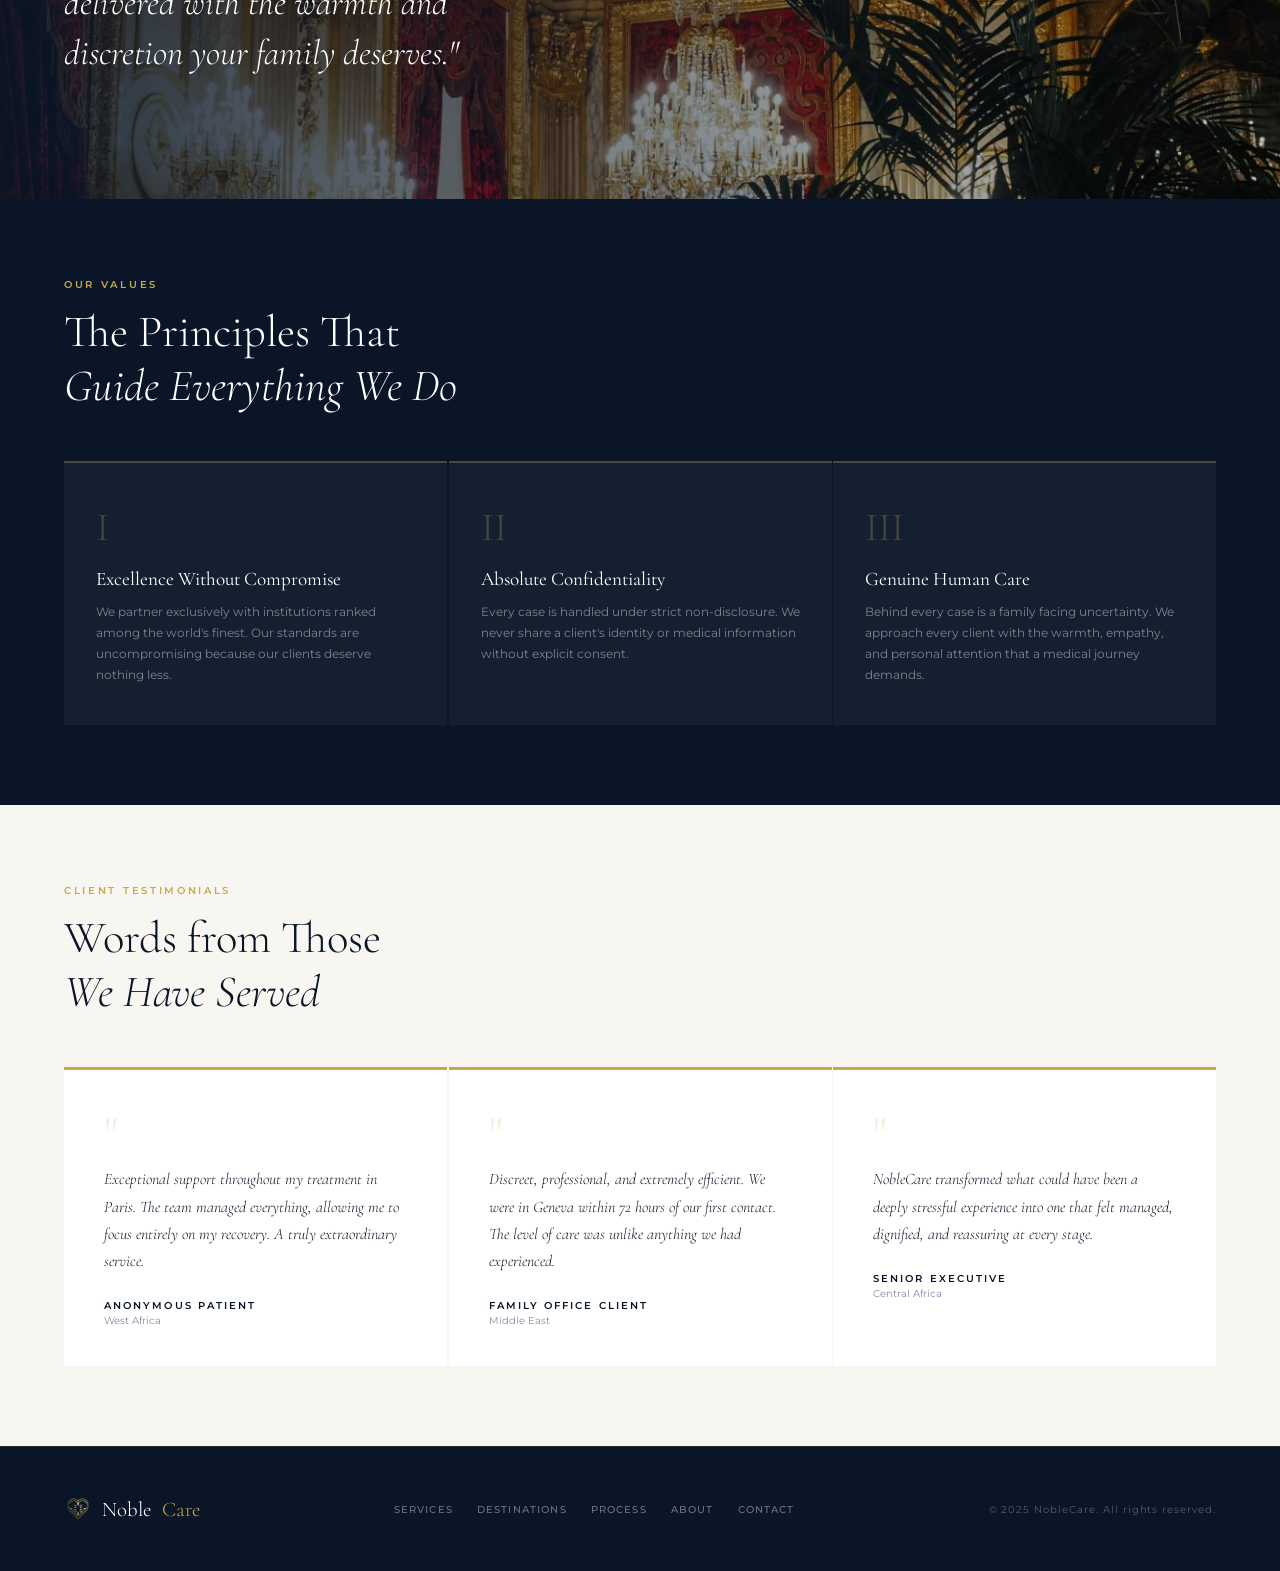
==== commit 6a76c44c: "Add files via upload" ====
--- a/about.html
+++ b/about.html
@@ -8,7 +8,6 @@
 <link rel="preconnect" href="https://fonts.gstatic.com" crossorigin>
 <link href="https://fonts.googleapis.com/css2?family=Cormorant+Garamond:ital,wght@0,300;0,400;0,500;1,300;1,400&family=Montserrat:wght@300;400;500;600&display=swap" rel="stylesheet">
 <link rel="stylesheet" href="style.css">
-<script src="lang.js"></script>
 <style>
   .mission-section { background: var(--off-white); }
   .mission-grid { display: grid; grid-template-columns: 1fr 1fr; gap: 5rem; align-items: start; margin-top: 3rem; }
@@ -88,43 +87,43 @@
   <div class="page-header-bg"></div>
   <div class="page-header-grid"></div>
   <div class="page-header-content container">
-    <p class="eyebrow">About NobleCare</p>
-    <h1>Trusted by the World's<br><em>Most Discerning Families</em></h1>
+    <p class="eyebrow" data-i18n="about_eyebrow">About NobleCare</p>
+    <h1><span data-i18n="about_h1_1">Trusted by the World's</span><br><em data-i18n="about_h1_2">Most Discerning Families</em></h1>
   </div>
 </div>
 
 <section class="mission-section">
   <div class="container">
-    <p class="section-tag">Our Mission</p>
-    <h2 class="section-title">When Health Cannot Wait,<br><em>Every Detail Matters</em></h2>
+    <p class="section-tag" data-i18n="about_mission_tag">Our Mission</p>
+    <h2 class="section-title"><span data-i18n="about_mission_h2_1">When Health Cannot Wait,</span><br><em data-i18n="about_mission_h2_2">Every Detail Matters</em></h2>
     <div class="mission-grid">
       <div class="mission-text fade-up">
-        <p>NobleCare was founded on a simple but powerful conviction: that access to the world's finest medical care should never be limited by geography, administration, or complexity. For families of means in regions where specialist medicine remains underdeveloped, a serious diagnosis too often means uncertainty, delay, and stress.</p>
-        <div class="mission-pull">"We bridge the distance between your family and the best specialists on the planet."</div>
-        <p>We act as a trusted intermediary — part medical coordinator, part travel expert, part personal advisor — guiding our clients through every step of an international medical journey with precision, warmth, and absolute discretion.</p>
-        <p>Our network spans the finest hospitals in Paris, Geneva, London, and Berlin, with direct relationships with specialists across oncology, cardiology, neurology, rare diseases, and complex surgery. We secure priority appointments, manage all logistics, and ensure that you arrive prepared, accompanied, and cared for.</p>
-        <p>From the first contact to the journey home, NobleCare is with you.</p>
+        <p data-i18n="about_p1">NobleCare was founded on a simple but powerful conviction: that access to the world's finest medical care should never be limited by geography, administration, or complexity. For families of means in regions where specialist medicine remains underdeveloped, a serious diagnosis too often means uncertainty, delay, and stress.</p>
+        <div class="mission-pull" data-i18n="about_pull">"We bridge the distance between your family and the best specialists on the planet."</div>
+        <p data-i18n="about_p2">We act as a trusted intermediary — part medical coordinator, part travel expert, part personal advisor — guiding our clients through every step of an international medical journey with precision, warmth, and absolute discretion.</p>
+        <p data-i18n="about_p3">Our network spans the finest hospitals in Paris, Geneva, London, and Berlin, with direct relationships with specialists across oncology, cardiology, neurology, rare diseases, and complex surgery. We secure priority appointments, manage all logistics, and ensure that you arrive prepared, accompanied, and cared for.</p>
+        <p data-i18n="about_p4">From the first contact to the journey home, NobleCare is with you.</p>
       </div>
       <div class="mission-aside fade-up">
         <div class="aside-card">
           <div class="aside-num">48h</div>
-          <div class="aside-label">Average first response</div>
-          <div class="aside-text">Every inquiry receives a personalised response from a dedicated case manager within 48 hours.</div>
+          <div class="aside-label" data-i18n="aside1_label">Average first response</div>
+          <div class="aside-text" data-i18n="aside1_text">Every inquiry receives a personalised response from a dedicated case manager within 48 hours.</div>
         </div>
         <div class="aside-card">
           <div class="aside-num">15+</div>
-          <div class="aside-label">Partner institutions</div>
-          <div class="aside-text">We maintain direct working relationships with leading hospitals and private clinics across Europe.</div>
+          <div class="aside-label" data-i18n="aside2_label">Partner institutions</div>
+          <div class="aside-text" data-i18n="aside2_text">We maintain direct working relationships with leading hospitals and private clinics across Europe.</div>
         </div>
         <div class="aside-card">
           <div class="aside-num">3</div>
-          <div class="aside-label">Languages spoken</div>
-          <div class="aside-text">Full service in English, French, and Arabic — with certified medical interpreters available on-site.</div>
+          <div class="aside-label" data-i18n="aside3_label">Languages spoken</div>
+          <div class="aside-text" data-i18n="aside3_text">Full service in English, French, and Arabic — with certified medical interpreters available on-site.</div>
         </div>
         <div class="aside-card">
           <div class="aside-num">100%</div>
-          <div class="aside-label">Confidential by design</div>
-          <div class="aside-text">Every case is handled under strict professional confidentiality. Your identity and medical information are never shared without consent.</div>
+          <div class="aside-label" data-i18n="aside4_label">Confidential by design</div>
+          <div class="aside-text" data-i18n="aside4_text">Every case is handled under strict professional confidentiality. Your identity and medical information are never shared without consent.</div>
         </div>
       </div>
     </div>
@@ -138,7 +137,7 @@
   <div style="position:absolute;inset:0;background:linear-gradient(to right, rgba(10,22,40,0.85) 0%, rgba(10,22,40,0.3) 60%, transparent 100%);display:flex;align-items:center;padding:4rem;">
     <div style="max-width:500px;">
       <p style="font-size:0.62rem;font-weight:600;letter-spacing:0.3em;text-transform:uppercase;color:var(--gold);margin-bottom:1rem;">Our Standard</p>
-      <p style="font-family:var(--serif);font-size:clamp(1.5rem,3vw,2.2rem);font-weight:300;color:#fff;line-height:1.4;font-style:italic;">"The finest medical care in the world, delivered with the warmth and discretion your family deserves."</p>
+      <p style="font-family:var(--serif);font-size:clamp(1.5rem,3vw,2.2rem);font-weight:300;color:#fff;line-height:1.4;font-style:italic;" data-i18n="banner_quote">"The finest medical care in the world, delivered with the warmth and discretion your family deserves."</p>
     </div>
   </div>
 </div>
@@ -146,23 +145,23 @@
 <!-- VALUES -->
 <section class="values-section">
   <div class="container">
-    <p class="section-tag" style="color: var(--gold);">Our Values</p>
-    <h2 class="section-title">The Principles That<br><em>Guide Everything We Do</em></h2>
+    <p class="section-tag" style="color: var(--gold);" data-i18n="about_values_tag">Our Values</p>
+    <h2 class="section-title"><span data-i18n="about_values_h2_1">The Principles That</span><br><em data-i18n="about_values_h2_2">Guide Everything We Do</em></h2>
     <div class="values-grid">
       <div class="value-card fade-up">
         <div class="value-icon">I</div>
-        <div class="value-title">Excellence Without Compromise</div>
-        <p class="value-text">We partner exclusively with institutions ranked among the world's finest. Our standards are uncompromising because our clients deserve nothing less.</p>
+        <div class="value-title" data-i18n="val1_title">Excellence Without Compromise</div>
+        <p class="value-text" data-i18n="val1_text">We partner exclusively with institutions ranked among the world's finest. Our standards are uncompromising because our clients deserve nothing less.</p>
       </div>
       <div class="value-card fade-up">
         <div class="value-icon">II</div>
-        <div class="value-title">Absolute Confidentiality</div>
-        <p class="value-text">Every case is handled under strict non-disclosure. We never share a client's identity or medical information without explicit consent.</p>
+        <div class="value-title" data-i18n="val2_title">Absolute Confidentiality</div>
+        <p class="value-text" data-i18n="val2_text">Every case is handled under strict non-disclosure. We never share a client's identity or medical information without explicit consent.</p>
       </div>
       <div class="value-card fade-up">
         <div class="value-icon">III</div>
-        <div class="value-title">Genuine Human Care</div>
-        <p class="value-text">Behind every case is a family facing uncertainty. We approach every client with the warmth, empathy, and personal attention that a medical journey demands.</p>
+        <div class="value-title" data-i18n="val3_title">Genuine Human Care</div>
+        <p class="value-text" data-i18n="val3_text">Behind every case is a family facing uncertainty. We approach every client with the warmth, empathy, and personal attention that a medical journey demands.</p>
       </div>
     </div>
   </div>
@@ -171,25 +170,25 @@
 <!-- TESTIMONIALS -->
 <section class="testi-section">
   <div class="container">
-    <p class="section-tag">Client Testimonials</p>
-    <h2 class="section-title">Words from Those<br><em>We Have Served</em></h2>
+    <p class="section-tag" data-i18n="testi_tag">Client Testimonials</p>
+    <h2 class="section-title"><span data-i18n="testi_h2_1">Words from Those</span><br><em data-i18n="testi_h2_2">We Have Served</em></h2>
     <div class="testi-grid">
       <div class="testi-card fade-up">
         <div class="testi-quote">"</div>
-        <p class="testi-text">Exceptional support throughout my treatment in Paris. The team managed everything, allowing me to focus entirely on my recovery. A truly extraordinary service.</p>
-        <div class="testi-author">Anonymous Patient</div>
+        <p class="testi-text" data-i18n="testi1_text">Exceptional support throughout my treatment in Paris. The team managed everything, allowing me to focus entirely on my recovery. A truly extraordinary service.</p>
+        <div class="testi-author" data-i18n="testi1_author">Anonymous Patient</div>
         <div class="testi-origin">West Africa</div>
       </div>
       <div class="testi-card fade-up">
         <div class="testi-quote">"</div>
         <p class="testi-text">Discreet, professional, and extremely efficient. We were in Geneva within 72 hours of our first contact. The level of care was unlike anything we had experienced.</p>
-        <div class="testi-author">Family Office Client</div>
+        <div class="testi-author" data-i18n="testi2_author">Family Office Client</div>
         <div class="testi-origin">Middle East</div>
       </div>
       <div class="testi-card fade-up">
         <div class="testi-quote">"</div>
-        <p class="testi-text">NobleCare transformed what could have been a deeply stressful experience into one that felt managed, dignified, and reassuring at every stage.</p>
-        <div class="testi-author">Senior Executive</div>
+        <p class="testi-text" data-i18n="testi3_text">NobleCare transformed what could have been a deeply stressful experience into one that felt managed, dignified, and reassuring at every stage.</p>
+        <div class="testi-author" data-i18n="testi3_author">Senior Executive</div>
         <div class="testi-origin">Central Africa</div>
       </div>
     </div>
@@ -218,73 +217,61 @@
 
 
 <script>
-document.addEventListener('DOMContentLoaded', function() {
-  var toggle = document.getElementById('menuToggle');
-  var menu   = document.getElementById('mobileNav');
-  if (!toggle || !menu) return;
-
-  var isOpen = false;
-
-  menu.style.display  = 'none';
-  menu.style.opacity  = '0';
-  menu.style.transition = 'opacity 0.25s ease';
-
-  function openMenu() {
-    isOpen = true;
-    menu.style.display = 'flex';
-    requestAnimationFrame(function() {
-      menu.style.opacity = '1';
+(function(){
+  var T={"en":{"nav_home":"Home","nav_services":"Services","nav_destinations":"Destinations","nav_process":"Process","nav_about":"About","nav_blog":"Blog","nav_contact":"Contact","nav_cta":"Private Consultation","hero_eyebrow":"International Medical Concierge","hero_h1_1":"Access the World's","hero_h1_2":"Finest Medical","hero_h1_3":"Expertise","hero_p":"We connect distinguished international patients with the most advanced medical institutions in Europe — handling every detail from specialist appointments to private travel arrangements.","hero_btn":"Request a Private Consultation","hero_btn2":"How it works","badge1":"Absolute Confidentiality","badge2":"24/7 Dedicated Support","badge3":"Multilingual Assistance","stat1_label":"Average response time","stat2_label":"Partner institutions","stat3_label":"Medical destinations","stat4_label":"Confidential service","overview_tag":"What We Offer","overview_h2_1":"Everything You Need,","overview_h2_2":"Perfectly Orchestrated","ov1_title":"Medical Coordination","ov1_text":"Expert analysis of your medical file and direct access to world-leading specialists across every discipline.","ov1_link":"Discover our services →","ov2_title":"Premier Destinations","ov2_text":"Paris, Geneva, London, Berlin — the four capitals of medical excellence in Europe, accessible to you.","ov2_link":"View destinations →","ov3_title":"Seamless Process","ov3_text":"From your first contact to full recovery, a dedicated concierge manages every step of your journey.","ov3_link":"How it works →","cta_h2_1":"Your health cannot wait.","cta_h2_2":"Neither can we.","cta_p":"Our team responds within 48 hours to every inquiry, with absolute discretion and professional care.","cta_btn":"Request a Private Consultation","gal1":"VIP Hospitality","gal2":"Paris, France","gal3":"European Excellence","gal4":"Private Travel","footer_copy":"© 2025 NobleCare. All rights reserved.","svc_eyebrow":"Our Services","svc_h1_1":"A Complete Suite of","svc_h1_2":"Premium Medical Services","svc_tag":"What We Offer","svc_h2_1":"Every Aspect of Your Journey,","svc_h2_2":"Perfectly Managed","svc_sub":"From your first contact to full recovery, our team orchestrates each detail with precision and discretion.","svc1_title":"Medical Coordination","svc2_title":"Travel & Logistics","svc3_title":"Personal Assistance","svc4_title":"VIP Services","price_tag":"Concierge Fee","price_h2_1":"Transparent,","price_h2_2":"All-Inclusive Pricing","price_label":"Base Concierge Fee","price_period":"per case — excluding medical & travel costs","price_desc":"Our concierge fee covers the full coordination service: medical file analysis, specialist identification, appointment scheduling, and logistical management.","price_btn":"Request a Detailed Quote","dest_eyebrow":"Medical Destinations","dest_h1_1":"Europe's Premier","dest_h1_2":"Medical Cities","dest_tag":"4 Destinations","dest_h2_1":"The World's Most Advanced","dest_h2_2":"Medical Centres","dest_sub":"We partner exclusively with the highest-ranked institutions in Europe, selected for clinical excellence, research innovation, and experience with international patients.","dest_cta_tag":"Not Sure Which Destination?","dest_cta_h2_1":"We Will Recommend","dest_cta_h2_2":"The Right Choice","dest_cta_p":"Share your medical situation and we will identify the hospital and city best suited to your condition.","dest_cta_btn":"Get a Recommendation","proc_eyebrow":"How It Works","proc_h1_1":"Your Journey in","proc_h1_2":"Five Steps","proc_tag":"The NobleCare Process","proc_h2_1":"From First Contact","proc_h2_2":"to Full Recovery","proc_sub":"We manage every aspect of your medical journey so that you and your family can focus on what matters most — your health.","step1_tag":"Initial Contact","step1_title":"You Reach Out","step1_desc":"The process begins the moment you contact us. You will be assigned a dedicated case manager within 24 hours.","step2_tag":"Medical Review","step2_title":"We Analyse Your Case","step2_desc":"Your medical file is reviewed by our network of partner specialists. We identify the most appropriate institution.","step3_tag":"Personalised Proposal","step3_title":"Your Complete Plan","step3_desc":"We present a comprehensive plan covering the recommended hospital, specialist, treatment pathway, travel schedule, and complete cost estimate.","step4_tag":"Full Organisation","step4_title":"We Handle Everything","step4_desc":"We manage the entire operation: medical visa, flights, private transfers, hotel or hospital suite booking.","step5_tag":"On-Site Accompaniment","step5_title":"We Are With You","step5_desc":"From the moment you land, your personal concierge is at your side for every appointment and consultation.","proc_ready_tag":"Ready to Begin?","proc_ready_h2_1":"Start Your Journey","proc_ready_h2_2":"Today","proc_ready_p":"Submit your medical file securely and receive your personalised treatment plan within 48 hours.","proc_ready_btn1":"Request a Consultation","proc_ready_btn2":"View Our Services","about_eyebrow":"About NobleCare","about_h1_1":"Trusted by the World's","about_h1_2":"Most Discerning Families","about_mission_tag":"Our Mission","about_mission_h2_1":"When Health Cannot Wait,","about_mission_h2_2":"Every Detail Matters","about_values_tag":"Our Values","about_values_h2_1":"The Principles That","about_values_h2_2":"Guide Everything We Do","val1_title":"Excellence Without Compromise","val2_title":"Absolute Confidentiality","val3_title":"Genuine Human Care","testi_tag":"Client Testimonials","testi_h2_1":"Words from Those","testi_h2_2":"We Have Served","contact_eyebrow":"Contact Us","contact_h1_1":"Request a","contact_h1_2":"Private Consultation","contact_tag":"Get in Touch","contact_h2_1":"We Are Here","contact_h2_2":"For You","contact_p1":"All inquiries are handled with absolute discretion. Our team will respond within 48 hours to discuss your situation and how we can best assist you and your family.","contact_p2":"Whether you have an urgent medical need or are simply exploring options, there is no obligation. Your first consultation is entirely confidential and free of charge.","contact_email_label":"Secure Email","contact_wa_label":"WhatsApp","contact_phone_label":"Private Line","form_title":"Private Consultation Request","form_sub":"All information is treated in strict confidence.","form_lock":"🔒 Your data is never shared with third parties.","form_fname":"First Name *","form_lname":"Last Name *","form_email":"Email Address *","form_phone":"Phone / WhatsApp","form_country":"Country of Residence *","form_country_default":"Select your country","form_specialty":"Medical Specialty Required *","form_specialty_default":"Select a specialty","form_dest":"Preferred Destination","form_dest_default":"No preference — recommend the best","form_message":"Brief Description","form_submit":"Submit Consultation Request →","blog_eyebrow":"Medical Insights","blog_h1_1":"Expert Guides for","blog_h1_2":"International Patients","newsletter_h2_1":"Stay","newsletter_h2_2":"Informed","newsletter_p":"Receive our expert guides on medical travel, European healthcare, and patient rights.","newsletter_btn":"Subscribe","about_p1":"NobleCare was founded on a simple but powerful conviction: that access to the world's finest medical care should never be limited by geography, administration, or complexity.","about_p2":"We act as a trusted intermediary — part medical coordinator, part travel expert, part personal advisor — guiding our clients through every step of an international medical journey with precision, warmth, and absolute discretion.","about_p3":"Our network spans the finest hospitals in Paris, Geneva, London, and Berlin, with direct relationships with specialists across oncology, cardiology, neurology, rare diseases, and complex surgery.","about_p4":"From the first contact to the journey home, NobleCare is with you.","about_pull":"\"We bridge the distance between your family and the best specialists on the planet.\"","banner_quote":"\"The finest medical care in the world, delivered with the warmth and discretion your family deserves.\"","aside1_label":"Average first response","aside1_text":"Every inquiry receives a personalised response from a dedicated case manager within 48 hours.","aside2_label":"Partner institutions","aside2_text":"We maintain direct working relationships with leading hospitals and private clinics across Europe.","aside3_label":"Languages spoken","aside3_text":"Full service in English, French, and Arabic — with certified medical interpreters available on-site.","aside4_label":"Confidential by design","aside4_text":"Every case is handled under strict professional confidentiality. Your identity and medical information are never shared without consent.","val1_text":"We partner exclusively with institutions ranked among the world's finest. Our standards are uncompromising because our clients deserve nothing less.","val2_text":"Every case is handled under strict non-disclosure. We never share a client's identity or medical information without explicit consent.","val3_text":"Behind every case is a family facing uncertainty. We approach every client with the warmth, empathy, and personal attention that a medical journey demands.","testi1_text":"Exceptional support throughout my treatment in Paris. The team managed everything, allowing me to focus entirely on my recovery. A truly extraordinary service.","testi2_text":"Discreet, professional, and extremely efficient. We were in Geneva within 72 hours of our first contact. The level of care and attention was unlike anything we had experienced.","testi3_text":"NobleCare transformed what could have been a deeply stressful experience into one that felt managed, dignified, and reassuring at every stage.","testi1_author":"Anonymous Patient","testi2_author":"Family Office Client","testi3_author":"Senior Executive","svc1_desc":"Expert analysis of your medical file and direct access to world-leading specialists across every discipline. We identify the right institution and the right expert for your exact condition.","svc2_desc":"Seamless international travel arrangements including medical visa procurement, private aviation coordination, and premium accommodation.","svc3_desc":"A dedicated personal assistant accompanies you throughout your entire medical journey, ensuring clear communication and seamless coordination at every step.","svc4_desc":"The highest standard of private care and security for clients who require complete discretion and an uncompromising level of personal comfort.","step1_desc_long":"The process begins the moment you contact us. You will be assigned a dedicated case manager within 24 hours. We collect your medical records, analyses, and imaging in a fully encrypted environment.","step2_desc_long":"Your medical file is reviewed by our network of partner specialists. We assess all treatment options, identify the most appropriate institution, and estimate realistic timelines.","step3_desc_long":"We present you with a comprehensive, fully itemised plan covering the recommended hospital, specialist, treatment pathway, travel schedule, and complete cost estimate.","step4_desc_long":"Upon your approval, we manage the entire logistical operation: medical visa, international flights, private transfers, hotel or hospital suite booking.","step5_desc_long":"From the moment you land, your personal concierge is at your side. We escort you through every appointment, translate every consultation, and manage every administrative detail.","dest_paris_tag":"France — Western Europe","dest_geneva_tag":"Switzerland — Central Europe","dest_london_tag":"United Kingdom — Northern Europe","dest_berlin_tag":"Germany — Central Europe","dest_paris_desc":"Paris hosts some of the world's most renowned cancer centres and neurological institutes, while leading private clinics offer VIP-grade care with rapid access to the country's finest specialists.","dest_geneva_desc":"Geneva is synonymous with world-class private medicine, offering complete discretion and a tradition of excellence in medical hospitality.","dest_london_desc":"London's medical ecosystem combines world-class NHS teaching hospitals with an extensive network of elite private hospitals, excelling in complex cardiac surgery and transplant medicine.","dest_berlin_desc":"Germany leads the world in orthopaedic surgery and advanced diagnostics. Berlin's university medical centres offer some of Europe's fastest turnaround times for complex diagnostics."},"fr":{"nav_home":"Accueil","nav_services":"Services","nav_destinations":"Destinations","nav_process":"Processus","nav_about":"À propos","nav_blog":"Blog","nav_contact":"Contact","nav_cta":"Consultation Privée","hero_eyebrow":"Conciergerie Médicale Internationale","hero_h1_1":"Accédez aux Meilleurs","hero_h1_2":"Experts Médicaux","hero_h1_3":"du Monde","hero_p":"Nous mettons en relation des patients internationaux de haut standing avec les institutions médicales les plus avancées d'Europe — en gérant chaque détail, des rendez-vous spécialisés aux arrangements de voyage privé.","hero_btn":"Demander une Consultation Privée","hero_btn2":"Comment ça marche","badge1":"Confidentialité Absolue","badge2":"Support Dédié 24h/24","badge3":"Assistance Multilingue","stat1_label":"Temps de réponse moyen","stat2_label":"Institutions partenaires","stat3_label":"Destinations médicales","stat4_label":"Service confidentiel","overview_tag":"Nos Offres","overview_h2_1":"Tout ce dont vous avez besoin,","overview_h2_2":"Parfaitement Orchestré","ov1_title":"Coordination Médicale","ov1_text":"Analyse experte de votre dossier et accès direct aux meilleurs spécialistes mondiaux.","ov1_link":"Découvrir nos services →","ov2_title":"Destinations Phares","ov2_text":"Paris, Genève, Londres, Berlin — les quatre capitales de l'excellence médicale en Europe.","ov2_link":"Voir les destinations →","ov3_title":"Processus Fluide","ov3_text":"Du premier contact jusqu'à la guérison complète, un concierge dédié gère chaque étape.","ov3_link":"Comment ça marche →","cta_h2_1":"Votre santé n'attend pas.","cta_h2_2":"Nous non plus.","cta_p":"Notre équipe répond sous 48 heures à chaque demande, avec une discrétion absolue et un soin professionnel.","cta_btn":"Demander une Consultation Privée","gal1":"Hospitalité VIP","gal2":"Paris, France","gal3":"Excellence Européenne","gal4":"Voyage Privé","footer_copy":"© 2025 NobleCare. Tous droits réservés.","svc_eyebrow":"Nos Services","svc_h1_1":"Une Suite Complète de","svc_h1_2":"Services Médicaux Premium","svc_tag":"Ce Que Nous Offrons","svc_h2_1":"Chaque Aspect de Votre Parcours,","svc_h2_2":"Parfaitement Géré","svc_sub":"Du premier contact jusqu'à la guérison, notre équipe orchestre chaque détail avec précision et discrétion.","svc1_title":"Coordination Médicale","svc2_title":"Voyage & Logistique","svc3_title":"Assistance Personnelle","svc4_title":"Services VIP","price_tag":"Frais de Conciergerie","price_h2_1":"Tarification Transparente,","price_h2_2":"Tout Compris","price_label":"Frais de Base","price_period":"par dossier — hors frais médicaux et de voyage","price_desc":"Nos frais couvrent l'intégralité du service : analyse du dossier, identification du spécialiste, prise de rendez-vous et gestion logistique.","price_btn":"Demander un Devis Détaillé","dest_eyebrow":"Destinations Médicales","dest_h1_1":"Les Premières Villes","dest_h1_2":"Médicales d'Europe","dest_tag":"4 Destinations","dest_h2_1":"Les Centres Médicaux","dest_h2_2":"les Plus Avancés du Monde","dest_sub":"Nous collaborons exclusivement avec les institutions les mieux classées d'Europe, sélectionnées pour leur excellence clinique et leur expérience avec les patients internationaux.","dest_cta_tag":"Pas sûr de la destination ?","dest_cta_h2_1":"Nous Recommanderons","dest_cta_h2_2":"Le Bon Choix","dest_cta_p":"Partagez votre situation médicale et nous identifierons l'hôpital et la ville les mieux adaptés.","dest_cta_btn":"Obtenir une Recommandation","proc_eyebrow":"Comment Ça Marche","proc_h1_1":"Votre Parcours en","proc_h1_2":"Cinq Étapes","proc_tag":"Le Processus NobleCare","proc_h2_1":"Du Premier Contact","proc_h2_2":"à la Guérison Complète","proc_sub":"Nous gérons chaque aspect de votre parcours médical afin que vous et votre famille puissiez vous concentrer sur votre santé.","step1_tag":"Contact Initial","step1_title":"Vous Nous Contactez","step1_desc":"Le processus commence dès que vous nous contactez. Un gestionnaire dédié vous sera attribué sous 24 heures.","step2_tag":"Analyse Médicale","step2_title":"Nous Analysons Votre Dossier","step2_desc":"Votre dossier médical est examiné par notre réseau de spécialistes partenaires. Nous identifions l'institution la plus appropriée.","step3_tag":"Proposition Personnalisée","step3_title":"Votre Plan Complet","step3_desc":"Nous vous présentons un plan complet couvrant l'hôpital recommandé, le spécialiste, le parcours de traitement et l'estimation des coûts.","step4_tag":"Organisation Complète","step4_title":"Nous Gérons Tout","step4_desc":"Nous gérons l'intégralité de l'opération : visa médical, vols, transferts privés et réservation de l'hébergement.","step5_tag":"Accompagnement Sur Place","step5_title":"Nous Sommes à Vos Côtés","step5_desc":"Dès votre arrivée, votre concierge personnel vous accompagne à chaque rendez-vous et traduit chaque consultation.","proc_ready_tag":"Prêt à Commencer ?","proc_ready_h2_1":"Démarrez Votre Parcours","proc_ready_h2_2":"Aujourd'hui","proc_ready_p":"Soumettez votre dossier médical et recevez votre plan de traitement personnalisé sous 48 heures.","proc_ready_btn1":"Demander une Consultation","proc_ready_btn2":"Voir Nos Services","about_eyebrow":"À Propos de NobleCare","about_h1_1":"Choisi par les Familles","about_h1_2":"les Plus Exigeantes du Monde","about_mission_tag":"Notre Mission","about_mission_h2_1":"Quand la Santé N'attend Pas,","about_mission_h2_2":"Chaque Détail Compte","about_values_tag":"Nos Valeurs","about_values_h2_1":"Les Principes qui","about_values_h2_2":"Guident Tout ce que Nous Faisons","val1_title":"Excellence Sans Compromis","val2_title":"Confidentialité Absolue","val3_title":"Soin Humain Authentique","testi_tag":"Témoignages Clients","testi_h2_1":"Les Mots de Ceux","testi_h2_2":"que Nous Avons Servis","contact_eyebrow":"Contactez-Nous","contact_h1_1":"Demander une","contact_h1_2":"Consultation Privée","contact_tag":"Prenez Contact","contact_h2_1":"Nous Sommes","contact_h2_2":"Là Pour Vous","contact_p1":"Toutes les demandes sont traitées avec une discrétion absolue. Notre équipe répondra sous 48 heures.","contact_p2":"Il n'y a aucune obligation. Votre première consultation est entièrement confidentielle et gratuite.","contact_email_label":"Email Sécurisé","contact_wa_label":"WhatsApp","contact_phone_label":"Ligne Privée","form_title":"Demande de Consultation Privée","form_sub":"Toutes les informations sont traitées en toute confidentialité.","form_lock":"🔒 Vos données ne sont jamais partagées avec des tiers.","form_fname":"Prénom *","form_lname":"Nom *","form_email":"Adresse Email *","form_phone":"Téléphone / WhatsApp","form_country":"Pays de Résidence *","form_country_default":"Sélectionnez votre pays","form_specialty":"Spécialité Médicale Requise *","form_specialty_default":"Sélectionnez une spécialité","form_dest":"Destination Préférée","form_dest_default":"Pas de préférence — recommandez le mieux","form_message":"Brève Description","form_submit":"Envoyer la Demande →","blog_eyebrow":"Guides Médicaux","blog_h1_1":"Guides d'Experts pour","blog_h1_2":"Patients Internationaux","newsletter_h2_1":"Restez","newsletter_h2_2":"Informé","newsletter_p":"Recevez nos guides sur le voyage médical et la santé européenne.","newsletter_btn":"S'abonner","about_p1":"NobleCare a été fondé sur une conviction simple mais puissante : l'accès aux meilleurs soins médicaux ne devrait jamais être limité par la géographie ou la complexité administrative.","about_p2":"Nous agissons comme un intermédiaire de confiance — coordinateur médical, expert en voyage et conseiller personnel — guidant nos clients à chaque étape avec précision et discrétion absolue.","about_p3":"Notre réseau couvre les meilleurs hôpitaux de Paris, Genève, Londres et Berlin, avec des relations directes avec des spécialistes en oncologie, cardiologie et neurologie.","about_p4":"Du premier contact jusqu'au retour à la maison, NobleCare est à vos côtés.","about_pull":"\"Nous comblons la distance entre votre famille et les meilleurs spécialistes de la planète.\"","banner_quote":"\"Les meilleurs soins médicaux au monde, délivrés avec la chaleur et la discrétion que votre famille mérite.\"","aside1_label":"Première réponse","aside1_text":"Chaque demande reçoit une réponse personnalisée d'un gestionnaire dédié sous 48 heures.","aside2_label":"Institutions partenaires","aside2_text":"Nous maintenons des relations directes avec les meilleurs hôpitaux et cliniques privées d'Europe.","aside3_label":"Langues parlées","aside3_text":"Service complet en anglais, français et arabe — avec des interprètes médicaux certifiés disponibles sur place.","aside4_label":"Confidentialité totale","aside4_text":"Chaque dossier est traité sous stricte confidentialité. Votre identité n'est jamais partagée sans consentement.","val1_text":"Nous collaborons exclusivement avec les institutions les mieux classées au monde. Nos standards sont sans compromis car nos clients ne méritent rien de moins.","val2_text":"Chaque dossier est traité sous strict accord de non-divulgation. Nous ne partageons jamais l'identité d'un client sans son consentement explicite.","val3_text":"Derrière chaque dossier se trouve une famille face à l'incertitude. Nous approchons chaque client avec la chaleur et l'empathie qu'un parcours médical exige.","testi1_text":"Un soutien exceptionnel tout au long de mon traitement à Paris. L'équipe a tout géré, me permettant de me concentrer sur ma guérison. Un service vraiment extraordinaire.","testi2_text":"Discret, professionnel et extrêmement efficace. Nous étions à Genève dans les 72 heures. Le niveau de soin était incomparable.","testi3_text":"NobleCare a transformé ce qui aurait pu être une expérience stressante en quelque chose de géré, digne et rassurant à chaque étape.","testi1_author":"Patient Anonyme","testi2_author":"Client Family Office","testi3_author":"Cadre Supérieur","svc1_desc":"Analyse experte de votre dossier médical et accès direct aux meilleurs spécialistes mondiaux. Nous identifions l'institution et l'expert adaptés à votre condition exacte.","svc2_desc":"Organisation complète du voyage international incluant l'obtention du visa médical, la coordination de l'aviation privée et l'hébergement haut de gamme.","svc3_desc":"Un assistant personnel dédié vous accompagne tout au long de votre parcours médical, assurant une communication claire à chaque étape.","svc4_desc":"Le plus haut standard de soins privés et de sécurité pour les clients qui exigent une discrétion totale et un niveau de confort incomparable.","step1_desc_long":"Le processus commence dès que vous nous contactez. Un gestionnaire dédié vous sera attribué sous 24 heures.","step2_desc_long":"Votre dossier est examiné par notre réseau de spécialistes. Nous évaluons toutes les options et identifions l'institution la plus appropriée.","step3_desc_long":"Nous vous présentons un plan complet couvrant l'hôpital, le spécialiste, le parcours de traitement et l'estimation des coûts.","step4_desc_long":"Nous gérons l'intégralité de l'opération : visa médical, vols, transferts privés et réservation de l'hébergement.","step5_desc_long":"Dès votre arrivée, votre concierge personnel vous accompagne à chaque rendez-vous et traduit chaque consultation.","dest_paris_tag":"France — Europe de l'Ouest","dest_geneva_tag":"Suisse — Europe Centrale","dest_london_tag":"Royaume-Uni — Europe du Nord","dest_berlin_tag":"Allemagne — Europe Centrale","dest_paris_desc":"Paris abrite certains des centres anticancéreux les plus réputés au monde. Les cliniques privées offrent des soins VIP avec un accès rapide aux meilleurs spécialistes.","dest_geneva_desc":"Genève est synonyme de médecine privée de classe mondiale, offrant une discrétion totale et une tradition d'excellence dans l'hospitalité médicale.","dest_london_desc":"Londres combine des hôpitaux universitaires de renommée mondiale avec un vaste réseau d'hôpitaux privés d'élite, excellant en chirurgie cardiaque complexe.","dest_berlin_desc":"L'Allemagne est leader mondial en chirurgie orthopédique. Les centres médicaux de Berlin offrent certains des délais de diagnostic les plus rapides d'Europe."},"es":{"nav_home":"Inicio","nav_services":"Servicios","nav_destinations":"Destinos","nav_process":"Proceso","nav_about":"Nosotros","nav_blog":"Blog","nav_contact":"Contacto","nav_cta":"Consulta Privada","hero_eyebrow":"Conserjería Médica Internacional","hero_h1_1":"Acceda a la Mejor","hero_h1_2":"Experiencia Médica","hero_h1_3":"del Mundo","hero_p":"Conectamos a pacientes internacionales distinguidos con las instituciones médicas más avanzadas de Europa, gestionando cada detalle desde citas con especialistas hasta arreglos de viaje privado.","hero_btn":"Solicitar una Consulta Privada","hero_btn2":"Cómo funciona","badge1":"Confidencialidad Absoluta","badge2":"Soporte Dedicado 24/7","badge3":"Asistencia Multilingüe","stat1_label":"Tiempo de respuesta promedio","stat2_label":"Instituciones asociadas","stat3_label":"Destinos médicos","stat4_label":"Servicio confidencial","overview_tag":"Lo Que Ofrecemos","overview_h2_1":"Todo lo que necesita,","overview_h2_2":"Perfectamente Coordinado","ov1_title":"Coordinación Médica","ov1_text":"Análisis experto de su expediente y acceso directo a los mejores especialistas mundiales.","ov1_link":"Descubrir nuestros servicios →","ov2_title":"Destinos Principales","ov2_text":"París, Ginebra, Londres, Berlín — las cuatro capitales de la excelencia médica en Europa.","ov2_link":"Ver destinos →","ov3_title":"Proceso Sin Fricciones","ov3_text":"Desde el primer contacto hasta la recuperación completa, un conserje dedicado gestiona cada paso.","ov3_link":"Cómo funciona →","cta_h2_1":"Su salud no puede esperar.","cta_h2_2":"Nosotros tampoco.","cta_p":"Nuestro equipo responde en 48 horas a cada consulta, con discreción absoluta y cuidado profesional.","cta_btn":"Solicitar una Consulta Privada","gal1":"Hospitalidad VIP","gal2":"París, Francia","gal3":"Excelencia Europea","gal4":"Viaje Privado","footer_copy":"© 2025 NobleCare. Todos los derechos reservados.","svc_eyebrow":"Nuestros Servicios","svc_h1_1":"Una Suite Completa de","svc_h1_2":"Servicios Médicos Premium","svc_tag":"Lo Que Ofrecemos","svc_h2_1":"Cada Aspecto de Su Viaje,","svc_h2_2":"Perfectamente Gestionado","svc_sub":"Desde el primer contacto hasta la recuperación completa, nuestro equipo orquesta cada detalle.","svc1_title":"Coordinación Médica","svc2_title":"Viajes y Logística","svc3_title":"Asistencia Personal","svc4_title":"Servicios VIP","price_tag":"Tarifa de Conserjería","price_h2_1":"Precios Transparentes,","price_h2_2":"Todo Incluido","price_label":"Tarifa Base","price_period":"por caso — excluidos costos médicos y de viaje","price_desc":"Nuestra tarifa cubre el servicio completo: análisis, identificación del especialista, programación y gestión logística.","price_btn":"Solicitar una Cotización Detallada","dest_eyebrow":"Destinos Médicos","dest_h1_1":"Las Principales Ciudades","dest_h1_2":"Médicas de Europa","dest_tag":"4 Destinos","dest_h2_1":"Los Centros Médicos","dest_h2_2":"Más Avanzados del Mundo","dest_sub":"Colaboramos exclusivamente con las instituciones mejor clasificadas de Europa.","dest_cta_tag":"¿No está seguro del destino?","dest_cta_h2_1":"Le Recomendaremos","dest_cta_h2_2":"La Mejor Opción","dest_cta_p":"Comparta su situación médica y le identificaremos el hospital y la ciudad más adecuados.","dest_cta_btn":"Obtener una Recomendación","proc_eyebrow":"Cómo Funciona","proc_h1_1":"Su Viaje en","proc_h1_2":"Cinco Pasos","proc_tag":"El Proceso NobleCare","proc_h2_1":"Desde el Primer Contacto","proc_h2_2":"hasta la Recuperación Completa","proc_sub":"Gestionamos cada aspecto de su viaje médico para que usted y su familia puedan concentrarse en su salud.","step1_tag":"Contacto Inicial","step1_title":"Usted Nos Contacta","step1_desc":"El proceso comienza cuando nos contacta. Se le asignará un gestor de caso dedicado en 24 horas.","step2_tag":"Revisión Médica","step2_title":"Analizamos Su Caso","step2_desc":"Su expediente es revisado por nuestra red de especialistas. Identificamos la institución más apropiada.","step3_tag":"Propuesta Personalizada","step3_title":"Su Plan Completo","step3_desc":"Le presentamos un plan detallado con el hospital, el especialista, la ruta de tratamiento y los costos.","step4_tag":"Organización Total","step4_title":"Nos Encargamos de Todo","step4_desc":"Gestionamos visa médica, vuelos internacionales, traslados privados y reserva de alojamiento.","step5_tag":"Acompañamiento In Situ","step5_title":"Estamos Con Usted","step5_desc":"Desde el momento en que aterriza, su conserje personal está a su lado en cada cita y consulta.","proc_ready_tag":"¿Listo para Comenzar?","proc_ready_h2_1":"Inicie Su Viaje","proc_ready_h2_2":"Hoy","proc_ready_p":"Envíe su expediente médico y reciba su plan de tratamiento personalizado en 48 horas.","proc_ready_btn1":"Solicitar una Consulta","proc_ready_btn2":"Ver Nuestros Servicios","about_eyebrow":"Sobre NobleCare","about_h1_1":"La Confianza de las Famílias","about_h1_2":"Más Exigentes del Mundo","about_mission_tag":"Nuestra Misión","about_mission_h2_1":"Cuando la Salud No Puede Esperar,","about_mission_h2_2":"Cada Detalle Importa","about_values_tag":"Nuestros Valores","about_values_h2_1":"Los Principios que","about_values_h2_2":"Guían Todo lo que Hacemos","val1_title":"Excelencia Sin Compromisos","val2_title":"Confidencialidad Absoluta","val3_title":"Cuidado Humano Genuino","testi_tag":"Testimonios de Clientes","testi_h2_1":"Las Palabras de Aquellos","testi_h2_2":"a Quienes Hemos Servido","contact_eyebrow":"Contáctenos","contact_h1_1":"Solicitar una","contact_h1_2":"Consulta Privada","contact_tag":"Póngase en Contacto","contact_h2_1":"Estamos Aquí","contact_h2_2":"Para Usted","contact_p1":"Todas las consultas se manejan con absoluta discreción. Nuestro equipo responderá en 48 horas.","contact_p2":"No hay obligación. Su primera consulta es completamente confidencial y gratuita.","contact_email_label":"Correo Seguro","contact_wa_label":"WhatsApp","contact_phone_label":"Línea Privada","form_title":"Solicitud de Consulta Privada","form_sub":"Toda la información se trata con estricta confidencialidad.","form_lock":"🔒 Sus datos nunca se comparten con terceros.","form_fname":"Nombre *","form_lname":"Apellido *","form_email":"Dirección de Correo *","form_phone":"Teléfono / WhatsApp","form_country":"País de Residencia *","form_country_default":"Seleccione su país","form_specialty":"Especialidad Médica Requerida *","form_specialty_default":"Seleccione una especialidad","form_dest":"Destino Preferido","form_dest_default":"Sin preferencia — recomiende el mejor","form_message":"Breve Descripción","form_submit":"Enviar Solicitud →","blog_eyebrow":"Guías Médicas","blog_h1_1":"Guías de Expertos para","blog_h1_2":"Pacientes Internacionales","newsletter_h2_1":"Manténgase","newsletter_h2_2":"Informado","newsletter_p":"Reciba nuestras guías sobre viajes médicos y atención sanitaria europea.","newsletter_btn":"Suscribirse","about_p1":"NobleCare fue fundado con una convicción simple pero poderosa: el acceso a los mejores cuidados médicos nunca debe limitarse por la geografía o la complejidad administrativa.","about_p2":"Actuamos como un intermediario de confianza — coordinador médico, experto en viajes y asesor personal — guiando a nuestros clientes con precisión y absoluta discreción.","about_p3":"Nuestra red abarca los mejores hospitales de París, Ginebra, Londres y Berlín, con relaciones directas con especialistas en oncología, cardiología y neurología.","about_p4":"Desde el primer contacto hasta el regreso a casa, NobleCare está con usted.","about_pull":"\"Salvamos la distancia entre su familia y los mejores especialistas del planeta.\"","banner_quote":"\"La mejor atención médica del mundo, entregada con la calidez y la discreción que su familia merece.\"","aside1_label":"Primera respuesta","aside1_text":"Cada consulta recibe una respuesta personalizada de un gestor dedicado en 48 horas.","aside2_label":"Instituciones asociadas","aside2_text":"Mantenemos relaciones directas con los principales hospitales y clínicas privadas de Europa.","aside3_label":"Idiomas hablados","aside3_text":"Servicio completo en inglés, francés y árabe — con intérpretes médicos certificados disponibles in situ.","aside4_label":"Confidencialidad total","aside4_text":"Cada caso se maneja bajo estricta confidencialidad. Su identidad nunca se comparte sin consentimiento.","val1_text":"Colaboramos exclusivamente con instituciones clasificadas entre las mejores del mundo. Nuestros estándares son inquebrantables.","val2_text":"Cada caso se maneja bajo estricto acuerdo de no divulgación. Nunca compartimos la identidad sin consentimiento explícito.","val3_text":"Detrás de cada caso hay una familia ante la incertidumbre. Abordamos cada cliente con calidez y empatía.","testi1_text":"Apoyo excepcional durante mi tratamiento en París. El equipo gestionó todo, permitiéndome concentrarme en mi recuperación.","testi2_text":"Discreto, profesional y extremadamente eficiente. Estábamos en Ginebra a las 72 horas. El nivel de atención fue incomparable.","testi3_text":"NobleCare transformó lo que podría haber sido estresante en algo gestionado, digno y tranquilizador.","testi1_author":"Paciente Anónimo","testi2_author":"Cliente Family Office","testi3_author":"Ejecutivo Senior","svc1_desc":"Análisis experto de su expediente y acceso directo a los mejores especialistas mundiales. Identificamos la institución y el experto adecuados para su condición.","svc2_desc":"Arreglos de viaje internacional completos, incluyendo visa médica, coordinación de aviación privada y alojamiento premium.","svc3_desc":"Un asistente personal dedicado le acompaña durante todo su viaje médico, garantizando comunicación clara en cada etapa.","svc4_desc":"El más alto estándar de atención privada y seguridad para clientes que requieren total discreción.","step1_desc_long":"El proceso comienza cuando nos contacta. Se le asignará un gestor dedicado en 24 horas.","step2_desc_long":"Su expediente es revisado por nuestra red de especialistas. Identificamos la institución más apropiada.","step3_desc_long":"Le presentamos un plan completo con el hospital, el especialista, la ruta de tratamiento y los costos.","step4_desc_long":"Gestionamos visa médica, vuelos, traslados privados y reserva de alojamiento.","step5_desc_long":"Desde el momento en que aterriza, su conserje está a su lado en cada cita.","dest_paris_tag":"Francia — Europa Occidental","dest_geneva_tag":"Suiza — Europa Central","dest_london_tag":"Reino Unido — Europa del Norte","dest_berlin_tag":"Alemania — Europa Central","dest_paris_desc":"París alberga algunos de los centros oncológicos más renombrados del mundo, con clínicas privadas que ofrecen atención VIP.","dest_geneva_desc":"Ginebra es sinónimo de medicina privada de clase mundial, ofreciendo discreción total y excelencia en hospitalidad médica.","dest_london_desc":"Londres combina hospitales universitarios de renombre con hospitales privados de élite, destacando en cirugía cardíaca compleja.","dest_berlin_desc":"Alemania lidera en cirugía ortopédica y diagnósticos avanzados, con tiempos de respuesta entre los más rápidos de Europa."},"pt":{"nav_home":"Início","nav_services":"Serviços","nav_destinations":"Destinos","nav_process":"Processo","nav_about":"Sobre","nav_blog":"Blog","nav_contact":"Contato","nav_cta":"Consulta Privada","hero_eyebrow":"Concierge Médico Internacional","hero_h1_1":"Acesse os Melhores","hero_h1_2":"Especialistas Médicos","hero_h1_3":"do Mundo","hero_p":"Conectamos pacientes internacionais distintos às instituições médicas mais avançadas da Europa — gerenciando cada detalhe, desde consultas com especialistas até arranjos de viagem privada.","hero_btn":"Solicitar uma Consulta Privada","hero_btn2":"Como funciona","badge1":"Confidencialidade Absoluta","badge2":"Suporte Dedicado 24/7","badge3":"Assistência Multilíngue","stat1_label":"Tempo médio de resposta","stat2_label":"Instituições parceiras","stat3_label":"Destinos médicos","stat4_label":"Serviço confidencial","overview_tag":"O Que Oferecemos","overview_h2_1":"Tudo o que você precisa,","overview_h2_2":"Perfeitamente Orquestrado","ov1_title":"Coordenação Médica","ov1_text":"Análise especializada do seu prontuário e acesso direto aos melhores especialistas mundiais.","ov1_link":"Descubra nossos serviços →","ov2_title":"Destinos Principais","ov2_text":"Paris, Genebra, Londres, Berlim — as quatro capitais da excelência médica na Europa.","ov2_link":"Ver destinos →","ov3_title":"Processo Fluído","ov3_text":"Do primeiro contato até a recuperação completa, um concierge dedicado gerencia cada etapa.","ov3_link":"Como funciona →","cta_h2_1":"Sua saúde não pode esperar.","cta_h2_2":"Nós também não.","cta_p":"Nossa equipe responde em 48 horas a cada consulta, com discrição absoluta e cuidado profissional.","cta_btn":"Solicitar uma Consulta Privada","gal1":"Hospitalidade VIP","gal2":"Paris, França","gal3":"Excelência Europeia","gal4":"Viagem Privada","footer_copy":"© 2025 NobleCare. Todos os direitos reservados.","svc_eyebrow":"Nossos Serviços","svc_h1_1":"Uma Suite Completa de","svc_h1_2":"Serviços Médicos Premium","svc_tag":"O Que Oferecemos","svc_h2_1":"Cada Aspecto da Sua Jornada,","svc_h2_2":"Perfeitamente Gerenciado","svc_sub":"Do primeiro contato até a recuperação, nossa equipe orquestra cada detalhe com precisão e discrição.","svc1_title":"Coordenação Médica","svc2_title":"Viagem e Logística","svc3_title":"Assistência Pessoal","svc4_title":"Serviços VIP","price_tag":"Taxa de Concierge","price_h2_1":"Preços Transparentes,","price_h2_2":"Tudo Incluído","price_label":"Taxa Base","price_period":"por caso — excluindo custos médicos e de viagem","price_desc":"Nossa taxa cobre o serviço completo: análise do prontuário, identificação do especialista, agendamento e gestão logística.","price_btn":"Solicitar um Orçamento Detalhado","dest_eyebrow":"Destinos Médicos","dest_h1_1":"As Principais Cidades","dest_h1_2":"Médicas da Europa","dest_tag":"4 Destinos","dest_h2_1":"Os Centros Médicos","dest_h2_2":"Mais Avançados do Mundo","dest_sub":"Colaboramos exclusivamente com as instituições mais bem classificadas da Europa.","dest_cta_tag":"Não tem certeza do destino?","dest_cta_h2_1":"Vamos Recomendar","dest_cta_h2_2":"A Melhor Opção","dest_cta_p":"Compartilhe sua situação médica e identificaremos o hospital e a cidade mais adequados.","dest_cta_btn":"Obter uma Recomendação","proc_eyebrow":"Como Funciona","proc_h1_1":"Sua Jornada em","proc_h1_2":"Cinco Etapas","proc_tag":"O Processo NobleCare","proc_h2_1":"Do Primeiro Contato","proc_h2_2":"à Recuperação Completa","proc_sub":"Gerenciamos cada aspecto da sua jornada médica para que você e sua família possam se concentrar na sua saúde.","step1_tag":"Contato Inicial","step1_title":"Você Nos Contata","step1_desc":"O processo começa quando você nos contata. Um gerente de caso será atribuído em 24 horas.","step2_tag":"Revisão Médica","step2_title":"Analisamos Seu Caso","step2_desc":"Seu prontuário é revisado pela nossa rede de especialistas. Identificamos a instituição mais adequada.","step3_tag":"Proposta Personalizada","step3_title":"Seu Plano Completo","step3_desc":"Apresentamos um plano detalhado com o hospital, o especialista, a rota de tratamento e a estimativa de custos.","step4_tag":"Organização Total","step4_title":"Cuidamos de Tudo","step4_desc":"Gerenciamos visto médico, voos internacionais, traslados privados e reserva de acomodação.","step5_tag":"Acompanhamento In Loco","step5_title":"Estamos Com Você","step5_desc":"Desde o momento em que você aterra, seu concierge pessoal está ao seu lado em cada consulta.","proc_ready_tag":"Pronto para Começar?","proc_ready_h2_1":"Inicie Sua Jornada","proc_ready_h2_2":"Hoje","proc_ready_p":"Envie seu prontuário médico e receba seu plano de tratamento personalizado em 48 horas.","proc_ready_btn1":"Solicitar uma Consulta","proc_ready_btn2":"Ver Nossos Serviços","about_eyebrow":"Sobre a NobleCare","about_h1_1":"A Confiança das Famílias","about_h1_2":"Mais Exigentes do Mundo","about_mission_tag":"Nossa Missão","about_mission_h2_1":"Quando a Saúde Não Pode Esperar,","about_mission_h2_2":"Cada Detalhe Importa","about_values_tag":"Nossos Valores","about_values_h2_1":"Os Princípios que","about_values_h2_2":"Guiam Tudo o que Fazemos","val1_title":"Excelência Sem Compromissos","val2_title":"Confidencialidade Absoluta","val3_title":"Cuidado Humano Genuíno","testi_tag":"Depoimentos de Clientes","testi_h2_1":"As Palavras Daqueles","testi_h2_2":"que Servimos","contact_eyebrow":"Contate-Nos","contact_h1_1":"Solicitar uma","contact_h1_2":"Consulta Privada","contact_tag":"Entre em Contato","contact_h2_1":"Estamos Aqui","contact_h2_2":"Para Você","contact_p1":"Todas as consultas são tratadas com absoluta discrição. Nossa equipe responderá em 48 horas.","contact_p2":"Não há obrigação. Sua primeira consulta é completamente confidencial e gratuita.","contact_email_label":"E-mail Seguro","contact_wa_label":"WhatsApp","contact_phone_label":"Linha Privada","form_title":"Solicitação de Consulta Privada","form_sub":"Todas as informações são tratadas com estrita confidencialidade.","form_lock":"🔒 Seus dados nunca são compartilhados com terceiros.","form_fname":"Nome *","form_lname":"Sobrenome *","form_email":"Endereço de E-mail *","form_phone":"Telefone / WhatsApp","form_country":"País de Residência *","form_country_default":"Selecione seu país","form_specialty":"Especialidade Médica Necessária *","form_specialty_default":"Selecione uma especialidade","form_dest":"Destino Preferido","form_dest_default":"Sem preferência — recomendar o melhor","form_message":"Breve Descrição","form_submit":"Enviar Solicitação →","blog_eyebrow":"Guias Médicos","blog_h1_1":"Guias de Especialistas para","blog_h1_2":"Pacientes Internacionais","newsletter_h2_1":"Mantenha-se","newsletter_h2_2":"Informado","newsletter_p":"Receba nossos guias sobre viagens médicas e saúde europeia.","newsletter_btn":"Inscrever-se","about_p1":"A NobleCare foi fundada com uma convicção simples mas poderosa: o acesso aos melhores cuidados médicos nunca deve ser limitado pela geografia ou complexidade administrativa.","about_p2":"Atuamos como um intermediário de confiança — coordenador médico, especialista em viagens e consultor pessoal — guiando nossos clientes com precisão e discrição absoluta.","about_p3":"Nossa rede abrange os melhores hospitais de Paris, Genebra, Londres e Berlim, com relações diretas com especialistas em oncologia, cardiologia e neurologia.","about_p4":"Do primeiro contato até o retorno para casa, a NobleCare está com você.","about_pull":"\"Encurtamos a distância entre sua família e os melhores especialistas do planeta.\"","banner_quote":"\"Os melhores cuidados médicos do mundo, entregues com o calor e a discrição que sua família merece.\"","aside1_label":"Primeira resposta","aside1_text":"Cada consulta recebe uma resposta personalizada de um gerente dedicado em 48 horas.","aside2_label":"Instituições parceiras","aside2_text":"Mantemos relações diretas com os principais hospitais e clínicas privadas da Europa.","aside3_label":"Idiomas falados","aside3_text":"Serviço completo em inglês, francês e árabe — com intérpretes médicos certificados disponíveis no local.","aside4_label":"Confidencialidade total","aside4_text":"Cada caso é tratado sob estrita confidencialidade. Sua identidade nunca é compartilhada sem consentimento.","val1_text":"Colaboramos exclusivamente com instituições classificadas entre as melhores do mundo. Nossos padrões são inquebráveis.","val2_text":"Cada caso é tratado sob estrito acordo de não divulgação. Nunca compartilhamos a identidade sem consentimento explícito.","val3_text":"Por trás de cada caso há uma família diante da incerteza. Abordamos cada cliente com calor e empatia.","testi1_text":"Apoio excepcional durante o meu tratamento em Paris. A equipe gerenciou tudo, permitindo-me focar na minha recuperação.","testi2_text":"Discreto, profissional e extremamente eficiente. Estávamos em Genebra em 72 horas. O nível de atenção foi incomparável.","testi3_text":"A NobleCare transformou o que poderia ter sido estressante em algo gerenciado, digno e tranquilizador.","testi1_author":"Paciente Anônimo","testi2_author":"Cliente Family Office","testi3_author":"Executivo Sênior","svc1_desc":"Análise especializada do prontuário e acesso direto aos melhores especialistas mundiais. Identificamos a instituição e o especialista certos para sua condição.","svc2_desc":"Arranjos de viagem completos, incluindo visto médico, coordenação de aviação privada e acomodação premium.","svc3_desc":"Um assistente pessoal dedicado acompanha você durante toda a jornada médica, garantindo comunicação clara em cada etapa.","svc4_desc":"O mais alto padrão de cuidados privados e segurança para clientes que exigem total discrição.","step1_desc_long":"O processo começa quando você nos contata. Um gerente dedicado será atribuído em 24 horas.","step2_desc_long":"Seu prontuário é revisado pela nossa rede de especialistas. Identificamos a instituição mais adequada.","step3_desc_long":"Apresentamos um plano completo com o hospital, o especialista, a rota de tratamento e os custos.","step4_desc_long":"Gerenciamos visto médico, voos, traslados privados e reserva de acomodação.","step5_desc_long":"Desde o momento em que você aterra, seu concierge está ao seu lado em cada consulta.","dest_paris_tag":"França — Europa Ocidental","dest_geneva_tag":"Suíça — Europa Central","dest_london_tag":"Reino Unido — Europa do Norte","dest_berlin_tag":"Alemanha — Europa Central","dest_paris_desc":"Paris abriga alguns dos centros oncológicos mais renomados do mundo, com clínicas privadas que oferecem cuidados VIP.","dest_geneva_desc":"Genebra é sinônimo de medicina privada de classe mundial, oferecendo discrição total e excelência em hospitalidade médica.","dest_london_desc":"Londres combina hospitais universitários de renome com hospitais privados de elite, destacando-se em cirurgia cardíaca complexa.","dest_berlin_desc":"A Alemanha lidera em cirurgia ortopédica e diagnósticos avançados, com tempos de resposta entre os mais rápidos da Europa."}};
+
+  function applyLang(code){
+    if(!T[code])return;
+    localStorage.setItem('nc_lang',code);
+    document.querySelectorAll('[data-i18n]').forEach(function(el){
+      var k=el.getAttribute('data-i18n');
+      if(T[code][k]!==undefined) el.textContent=T[code][k];
     });
-    toggle.classList.add('open');
-    document.body.style.overflow = 'hidden';
+    document.querySelectorAll('.lang-btn').forEach(function(b){
+      b.classList.toggle('active',b.getAttribute('data-lang')===code);
+    });
   }
 
-  function closeMenu() {
-    isOpen = false;
-    menu.style.opacity = '0';
-    toggle.classList.remove('open');
-    document.body.style.overflow = '';
-    setTimeout(function() { menu.style.display = 'none'; }, 260);
-  }
-
-  function handleToggle(e) {
-    e.preventDefault();
-    e.stopPropagation();
-    if (isOpen) { closeMenu(); } else { openMenu(); }
-  }
-
-  toggle.addEventListener('click',      handleToggle, { passive: false });
-  toggle.addEventListener('touchend',   handleToggle, { passive: false });
-
-  menu.querySelectorAll('a').forEach(function(a) {
-    a.addEventListener('click',    closeMenu);
-    a.addEventListener('touchend', closeMenu);
+  window.applyLang=applyLang;
+
+  document.addEventListener('DOMContentLoaded',function(){
+    // Language
+    applyLang(localStorage.getItem('nc_lang')||'en');
+
+    // Burger menu
+    var toggle=document.getElementById('menuToggle');
+    var menu=document.getElementById('mobileNav');
+    var isOpen=false;
+    if(toggle&&menu){
+      menu.style.display='none';
+      menu.style.opacity='0';
+      menu.style.transition='opacity 0.25s ease';
+      function openMenu(){isOpen=true;menu.style.display='flex';requestAnimationFrame(function(){menu.style.opacity='1';});toggle.classList.add('open');document.body.style.overflow='hidden';}
+      function closeMenu(){isOpen=false;menu.style.opacity='0';toggle.classList.remove('open');document.body.style.overflow='';setTimeout(function(){menu.style.display='none';},260);}
+      function handleToggle(e){e.preventDefault();e.stopPropagation();isOpen?closeMenu():openMenu();}
+      toggle.addEventListener('click',handleToggle,{passive:false});
+      toggle.addEventListener('touchend',handleToggle,{passive:false});
+      menu.querySelectorAll('a').forEach(function(a){a.addEventListener('click',closeMenu);a.addEventListener('touchend',closeMenu);});
+      document.addEventListener('keydown',function(e){if(e.key==='Escape'&&isOpen)closeMenu();});
+    }
+
+    // Scroll shrink
+    window.addEventListener('scroll',function(){
+      var nav=document.querySelector('nav');
+      if(!nav)return;
+      nav.style.padding=window.scrollY>50?(window.innerWidth>640?'0.6rem 4rem':'0.6rem 1.2rem'):(window.innerWidth>1024?'1.2rem 4rem':'1rem 1.5rem');
+    },{passive:true});
+
+    // Fade up
+    var els=document.querySelectorAll('.fade-up');
+    if('IntersectionObserver' in window){
+      var obs=new IntersectionObserver(function(entries){entries.forEach(function(e){if(e.isIntersecting)e.target.classList.add('visible');});},{threshold:0.08});
+      els.forEach(function(el){obs.observe(el);});
+    } else {
+      els.forEach(function(el){el.classList.add('visible');});
+    }
   });
-
-  document.addEventListener('keydown', function(e) {
-    if (e.key === 'Escape' && isOpen) closeMenu();
-  });
-
-  // Scroll shrink — desktop only, mobile unchanged
-  window.addEventListener('scroll', function() {
-    var nav = document.querySelector('nav');
-    if (!nav) return;
-    nav.style.padding = window.scrollY > 50
-      ? (window.innerWidth > 640 ? '0.6rem 4rem' : '0.6rem 1.2rem')
-      : (window.innerWidth > 1024 ? '1.2rem 4rem' : '1rem 1.5rem');
-  }, { passive: true });
-
-  // Fade up
-  var fadeEls = document.querySelectorAll('.fade-up');
-  if ('IntersectionObserver' in window) {
-    var obs = new IntersectionObserver(function(entries) {
-      entries.forEach(function(e) { if (e.isIntersecting) e.target.classList.add('visible'); });
-    }, { threshold: 0.08 });
-    fadeEls.forEach(function(el) { obs.observe(el); });
-  } else {
-    fadeEls.forEach(function(el) { el.classList.add('visible'); });
-  }
-});
+})();
 </script>
 </body>
 </html>
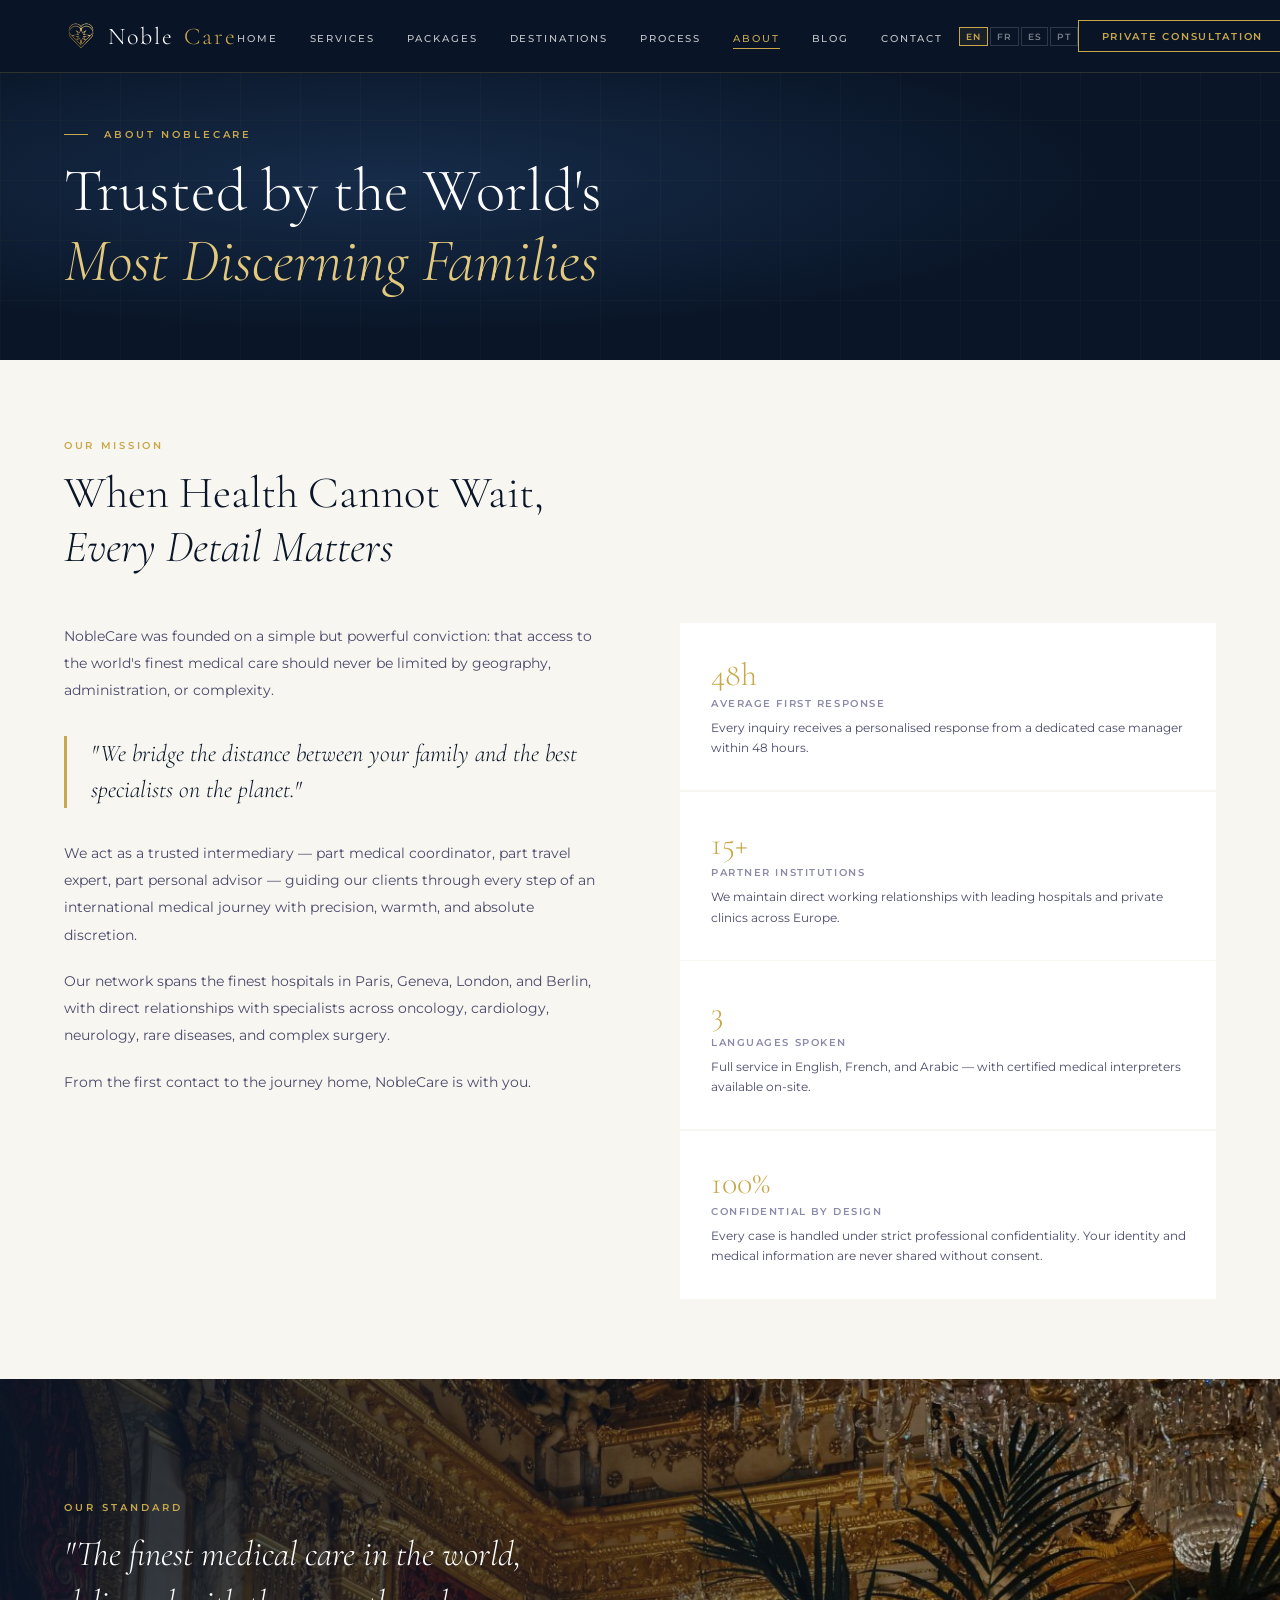
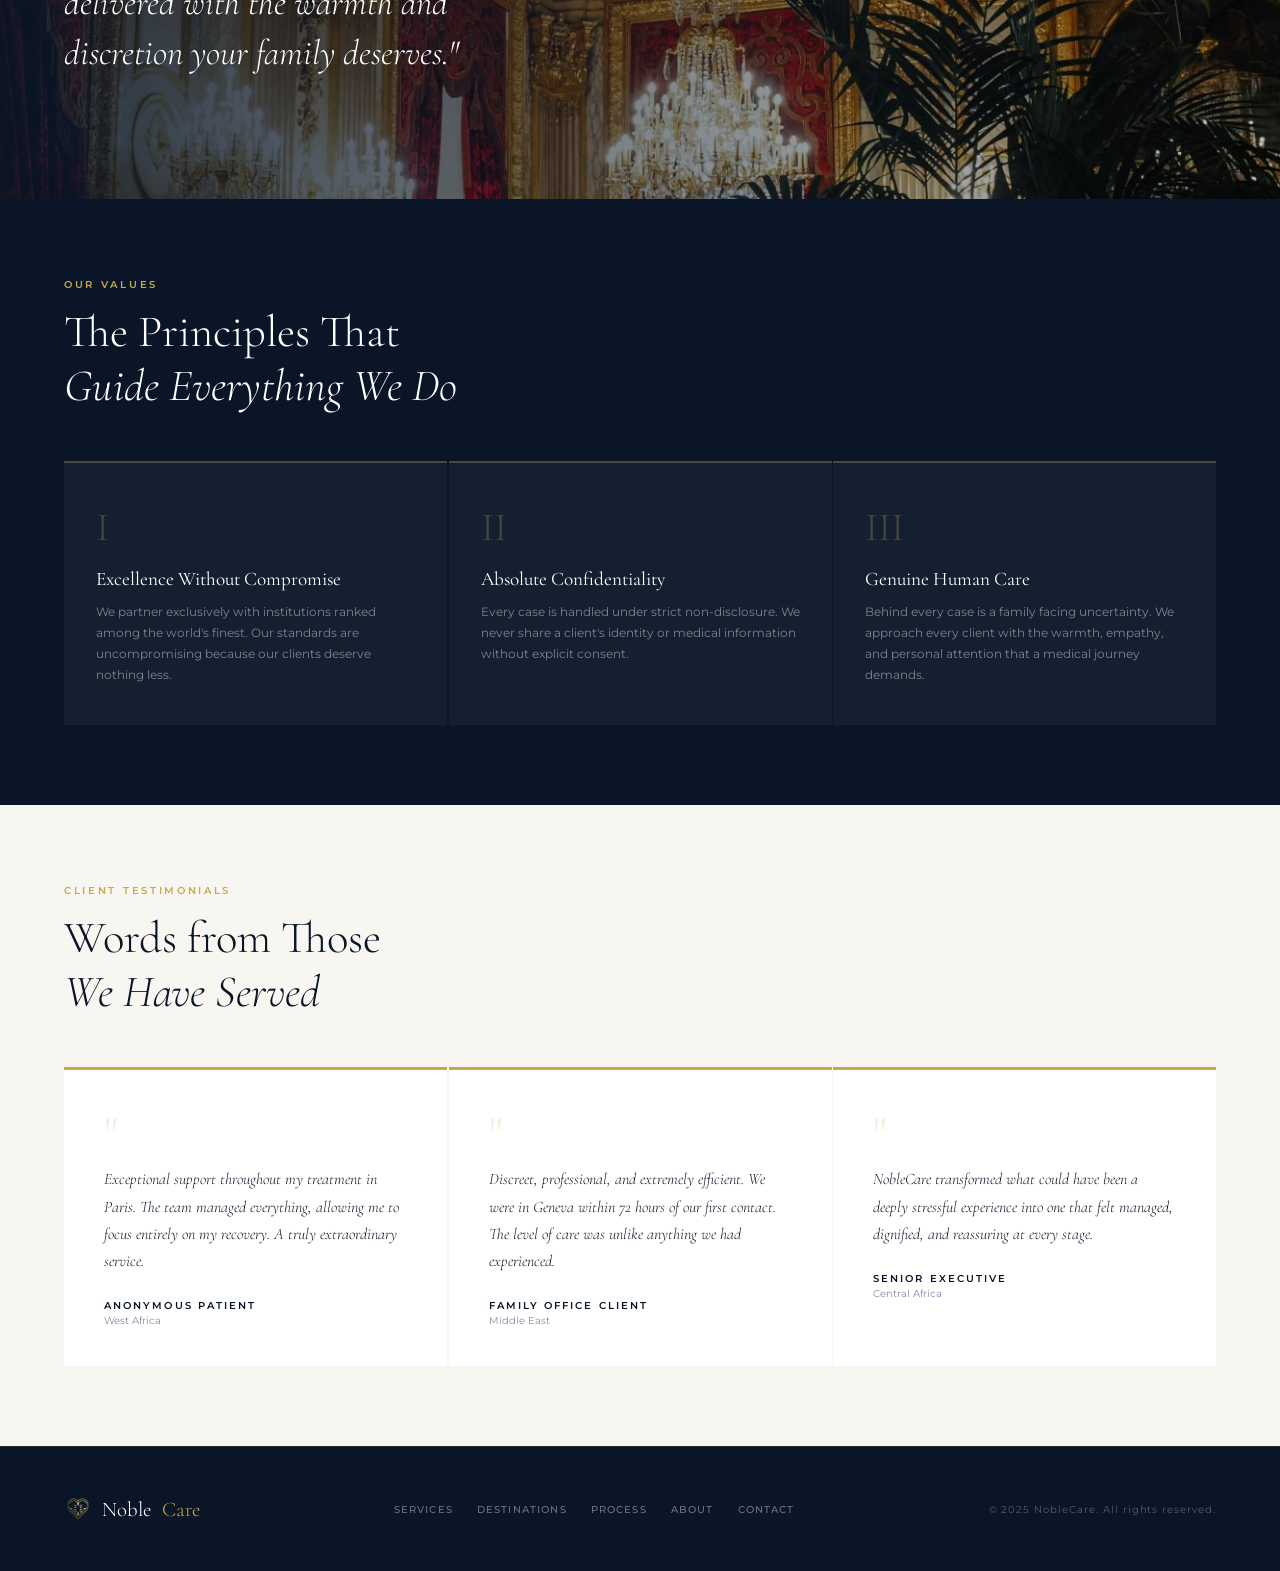
==== commit 6e94ad89: "Add files via upload" ====
--- a/about.html
+++ b/about.html
@@ -55,6 +55,7 @@
   <ul class="nav-links">
     <li><a href="index.html"><span data-i18n="nav_home">Home</span></a></li>
     <li><a href="services.html"><span data-i18n="nav_services">Services</span></a></li>
+    <li><a href="pricing.html"><span data-i18n="nav_pricing">Packages</span></a></li>
     <li><a href="destinations.html"><span data-i18n="nav_destinations">Destinations</span></a></li>
     <li><a href="process.html"><span data-i18n="nav_process">Process</span></a></li>
     <li><a href="about.html" class="active"><span data-i18n="nav_about">About</span></a></li>
@@ -75,6 +76,7 @@
 <div class="mobile-nav" id="mobileNav">
   <a href="index.html" ><span data-i18n="nav_home">Home</span></a>
   <a href="services.html" ><span data-i18n="nav_services">Services</span></a>
+  <a href="pricing.html"><span data-i18n="nav_pricing">Packages</span></a>
   <a href="destinations.html" ><span data-i18n="nav_destinations">Destinations</span></a>
   <a href="process.html" ><span data-i18n="nav_process">Process</span></a>
   <a href="about.html" class="active"><span data-i18n="nav_about">About</span></a>
@@ -218,7 +220,7 @@
 
 <script>
 (function(){
-  var T={"en":{"nav_home":"Home","nav_services":"Services","nav_destinations":"Destinations","nav_process":"Process","nav_about":"About","nav_blog":"Blog","nav_contact":"Contact","nav_cta":"Private Consultation","hero_eyebrow":"International Medical Concierge","hero_h1_1":"Access the World's","hero_h1_2":"Finest Medical","hero_h1_3":"Expertise","hero_p":"We connect distinguished international patients with the most advanced medical institutions in Europe — handling every detail from specialist appointments to private travel arrangements.","hero_btn":"Request a Private Consultation","hero_btn2":"How it works","badge1":"Absolute Confidentiality","badge2":"24/7 Dedicated Support","badge3":"Multilingual Assistance","stat1_label":"Average response time","stat2_label":"Partner institutions","stat3_label":"Medical destinations","stat4_label":"Confidential service","overview_tag":"What We Offer","overview_h2_1":"Everything You Need,","overview_h2_2":"Perfectly Orchestrated","ov1_title":"Medical Coordination","ov1_text":"Expert analysis of your medical file and direct access to world-leading specialists across every discipline.","ov1_link":"Discover our services →","ov2_title":"Premier Destinations","ov2_text":"Paris, Geneva, London, Berlin — the four capitals of medical excellence in Europe, accessible to you.","ov2_link":"View destinations →","ov3_title":"Seamless Process","ov3_text":"From your first contact to full recovery, a dedicated concierge manages every step of your journey.","ov3_link":"How it works →","cta_h2_1":"Your health cannot wait.","cta_h2_2":"Neither can we.","cta_p":"Our team responds within 48 hours to every inquiry, with absolute discretion and professional care.","cta_btn":"Request a Private Consultation","gal1":"VIP Hospitality","gal2":"Paris, France","gal3":"European Excellence","gal4":"Private Travel","footer_copy":"© 2025 NobleCare. All rights reserved.","svc_eyebrow":"Our Services","svc_h1_1":"A Complete Suite of","svc_h1_2":"Premium Medical Services","svc_tag":"What We Offer","svc_h2_1":"Every Aspect of Your Journey,","svc_h2_2":"Perfectly Managed","svc_sub":"From your first contact to full recovery, our team orchestrates each detail with precision and discretion.","svc1_title":"Medical Coordination","svc2_title":"Travel & Logistics","svc3_title":"Personal Assistance","svc4_title":"VIP Services","price_tag":"Concierge Fee","price_h2_1":"Transparent,","price_h2_2":"All-Inclusive Pricing","price_label":"Base Concierge Fee","price_period":"per case — excluding medical & travel costs","price_desc":"Our concierge fee covers the full coordination service: medical file analysis, specialist identification, appointment scheduling, and logistical management.","price_btn":"Request a Detailed Quote","dest_eyebrow":"Medical Destinations","dest_h1_1":"Europe's Premier","dest_h1_2":"Medical Cities","dest_tag":"4 Destinations","dest_h2_1":"The World's Most Advanced","dest_h2_2":"Medical Centres","dest_sub":"We partner exclusively with the highest-ranked institutions in Europe, selected for clinical excellence, research innovation, and experience with international patients.","dest_cta_tag":"Not Sure Which Destination?","dest_cta_h2_1":"We Will Recommend","dest_cta_h2_2":"The Right Choice","dest_cta_p":"Share your medical situation and we will identify the hospital and city best suited to your condition.","dest_cta_btn":"Get a Recommendation","proc_eyebrow":"How It Works","proc_h1_1":"Your Journey in","proc_h1_2":"Five Steps","proc_tag":"The NobleCare Process","proc_h2_1":"From First Contact","proc_h2_2":"to Full Recovery","proc_sub":"We manage every aspect of your medical journey so that you and your family can focus on what matters most — your health.","step1_tag":"Initial Contact","step1_title":"You Reach Out","step1_desc":"The process begins the moment you contact us. You will be assigned a dedicated case manager within 24 hours.","step2_tag":"Medical Review","step2_title":"We Analyse Your Case","step2_desc":"Your medical file is reviewed by our network of partner specialists. We identify the most appropriate institution.","step3_tag":"Personalised Proposal","step3_title":"Your Complete Plan","step3_desc":"We present a comprehensive plan covering the recommended hospital, specialist, treatment pathway, travel schedule, and complete cost estimate.","step4_tag":"Full Organisation","step4_title":"We Handle Everything","step4_desc":"We manage the entire operation: medical visa, flights, private transfers, hotel or hospital suite booking.","step5_tag":"On-Site Accompaniment","step5_title":"We Are With You","step5_desc":"From the moment you land, your personal concierge is at your side for every appointment and consultation.","proc_ready_tag":"Ready to Begin?","proc_ready_h2_1":"Start Your Journey","proc_ready_h2_2":"Today","proc_ready_p":"Submit your medical file securely and receive your personalised treatment plan within 48 hours.","proc_ready_btn1":"Request a Consultation","proc_ready_btn2":"View Our Services","about_eyebrow":"About NobleCare","about_h1_1":"Trusted by the World's","about_h1_2":"Most Discerning Families","about_mission_tag":"Our Mission","about_mission_h2_1":"When Health Cannot Wait,","about_mission_h2_2":"Every Detail Matters","about_values_tag":"Our Values","about_values_h2_1":"The Principles That","about_values_h2_2":"Guide Everything We Do","val1_title":"Excellence Without Compromise","val2_title":"Absolute Confidentiality","val3_title":"Genuine Human Care","testi_tag":"Client Testimonials","testi_h2_1":"Words from Those","testi_h2_2":"We Have Served","contact_eyebrow":"Contact Us","contact_h1_1":"Request a","contact_h1_2":"Private Consultation","contact_tag":"Get in Touch","contact_h2_1":"We Are Here","contact_h2_2":"For You","contact_p1":"All inquiries are handled with absolute discretion. Our team will respond within 48 hours to discuss your situation and how we can best assist you and your family.","contact_p2":"Whether you have an urgent medical need or are simply exploring options, there is no obligation. Your first consultation is entirely confidential and free of charge.","contact_email_label":"Secure Email","contact_wa_label":"WhatsApp","contact_phone_label":"Private Line","form_title":"Private Consultation Request","form_sub":"All information is treated in strict confidence.","form_lock":"🔒 Your data is never shared with third parties.","form_fname":"First Name *","form_lname":"Last Name *","form_email":"Email Address *","form_phone":"Phone / WhatsApp","form_country":"Country of Residence *","form_country_default":"Select your country","form_specialty":"Medical Specialty Required *","form_specialty_default":"Select a specialty","form_dest":"Preferred Destination","form_dest_default":"No preference — recommend the best","form_message":"Brief Description","form_submit":"Submit Consultation Request →","blog_eyebrow":"Medical Insights","blog_h1_1":"Expert Guides for","blog_h1_2":"International Patients","newsletter_h2_1":"Stay","newsletter_h2_2":"Informed","newsletter_p":"Receive our expert guides on medical travel, European healthcare, and patient rights.","newsletter_btn":"Subscribe","about_p1":"NobleCare was founded on a simple but powerful conviction: that access to the world's finest medical care should never be limited by geography, administration, or complexity.","about_p2":"We act as a trusted intermediary — part medical coordinator, part travel expert, part personal advisor — guiding our clients through every step of an international medical journey with precision, warmth, and absolute discretion.","about_p3":"Our network spans the finest hospitals in Paris, Geneva, London, and Berlin, with direct relationships with specialists across oncology, cardiology, neurology, rare diseases, and complex surgery.","about_p4":"From the first contact to the journey home, NobleCare is with you.","about_pull":"\"We bridge the distance between your family and the best specialists on the planet.\"","banner_quote":"\"The finest medical care in the world, delivered with the warmth and discretion your family deserves.\"","aside1_label":"Average first response","aside1_text":"Every inquiry receives a personalised response from a dedicated case manager within 48 hours.","aside2_label":"Partner institutions","aside2_text":"We maintain direct working relationships with leading hospitals and private clinics across Europe.","aside3_label":"Languages spoken","aside3_text":"Full service in English, French, and Arabic — with certified medical interpreters available on-site.","aside4_label":"Confidential by design","aside4_text":"Every case is handled under strict professional confidentiality. Your identity and medical information are never shared without consent.","val1_text":"We partner exclusively with institutions ranked among the world's finest. Our standards are uncompromising because our clients deserve nothing less.","val2_text":"Every case is handled under strict non-disclosure. We never share a client's identity or medical information without explicit consent.","val3_text":"Behind every case is a family facing uncertainty. We approach every client with the warmth, empathy, and personal attention that a medical journey demands.","testi1_text":"Exceptional support throughout my treatment in Paris. The team managed everything, allowing me to focus entirely on my recovery. A truly extraordinary service.","testi2_text":"Discreet, professional, and extremely efficient. We were in Geneva within 72 hours of our first contact. The level of care and attention was unlike anything we had experienced.","testi3_text":"NobleCare transformed what could have been a deeply stressful experience into one that felt managed, dignified, and reassuring at every stage.","testi1_author":"Anonymous Patient","testi2_author":"Family Office Client","testi3_author":"Senior Executive","svc1_desc":"Expert analysis of your medical file and direct access to world-leading specialists across every discipline. We identify the right institution and the right expert for your exact condition.","svc2_desc":"Seamless international travel arrangements including medical visa procurement, private aviation coordination, and premium accommodation.","svc3_desc":"A dedicated personal assistant accompanies you throughout your entire medical journey, ensuring clear communication and seamless coordination at every step.","svc4_desc":"The highest standard of private care and security for clients who require complete discretion and an uncompromising level of personal comfort.","step1_desc_long":"The process begins the moment you contact us. You will be assigned a dedicated case manager within 24 hours. We collect your medical records, analyses, and imaging in a fully encrypted environment.","step2_desc_long":"Your medical file is reviewed by our network of partner specialists. We assess all treatment options, identify the most appropriate institution, and estimate realistic timelines.","step3_desc_long":"We present you with a comprehensive, fully itemised plan covering the recommended hospital, specialist, treatment pathway, travel schedule, and complete cost estimate.","step4_desc_long":"Upon your approval, we manage the entire logistical operation: medical visa, international flights, private transfers, hotel or hospital suite booking.","step5_desc_long":"From the moment you land, your personal concierge is at your side. We escort you through every appointment, translate every consultation, and manage every administrative detail.","dest_paris_tag":"France — Western Europe","dest_geneva_tag":"Switzerland — Central Europe","dest_london_tag":"United Kingdom — Northern Europe","dest_berlin_tag":"Germany — Central Europe","dest_paris_desc":"Paris hosts some of the world's most renowned cancer centres and neurological institutes, while leading private clinics offer VIP-grade care with rapid access to the country's finest specialists.","dest_geneva_desc":"Geneva is synonymous with world-class private medicine, offering complete discretion and a tradition of excellence in medical hospitality.","dest_london_desc":"London's medical ecosystem combines world-class NHS teaching hospitals with an extensive network of elite private hospitals, excelling in complex cardiac surgery and transplant medicine.","dest_berlin_desc":"Germany leads the world in orthopaedic surgery and advanced diagnostics. Berlin's university medical centres offer some of Europe's fastest turnaround times for complex diagnostics."},"fr":{"nav_home":"Accueil","nav_services":"Services","nav_destinations":"Destinations","nav_process":"Processus","nav_about":"À propos","nav_blog":"Blog","nav_contact":"Contact","nav_cta":"Consultation Privée","hero_eyebrow":"Conciergerie Médicale Internationale","hero_h1_1":"Accédez aux Meilleurs","hero_h1_2":"Experts Médicaux","hero_h1_3":"du Monde","hero_p":"Nous mettons en relation des patients internationaux de haut standing avec les institutions médicales les plus avancées d'Europe — en gérant chaque détail, des rendez-vous spécialisés aux arrangements de voyage privé.","hero_btn":"Demander une Consultation Privée","hero_btn2":"Comment ça marche","badge1":"Confidentialité Absolue","badge2":"Support Dédié 24h/24","badge3":"Assistance Multilingue","stat1_label":"Temps de réponse moyen","stat2_label":"Institutions partenaires","stat3_label":"Destinations médicales","stat4_label":"Service confidentiel","overview_tag":"Nos Offres","overview_h2_1":"Tout ce dont vous avez besoin,","overview_h2_2":"Parfaitement Orchestré","ov1_title":"Coordination Médicale","ov1_text":"Analyse experte de votre dossier et accès direct aux meilleurs spécialistes mondiaux.","ov1_link":"Découvrir nos services →","ov2_title":"Destinations Phares","ov2_text":"Paris, Genève, Londres, Berlin — les quatre capitales de l'excellence médicale en Europe.","ov2_link":"Voir les destinations →","ov3_title":"Processus Fluide","ov3_text":"Du premier contact jusqu'à la guérison complète, un concierge dédié gère chaque étape.","ov3_link":"Comment ça marche →","cta_h2_1":"Votre santé n'attend pas.","cta_h2_2":"Nous non plus.","cta_p":"Notre équipe répond sous 48 heures à chaque demande, avec une discrétion absolue et un soin professionnel.","cta_btn":"Demander une Consultation Privée","gal1":"Hospitalité VIP","gal2":"Paris, France","gal3":"Excellence Européenne","gal4":"Voyage Privé","footer_copy":"© 2025 NobleCare. Tous droits réservés.","svc_eyebrow":"Nos Services","svc_h1_1":"Une Suite Complète de","svc_h1_2":"Services Médicaux Premium","svc_tag":"Ce Que Nous Offrons","svc_h2_1":"Chaque Aspect de Votre Parcours,","svc_h2_2":"Parfaitement Géré","svc_sub":"Du premier contact jusqu'à la guérison, notre équipe orchestre chaque détail avec précision et discrétion.","svc1_title":"Coordination Médicale","svc2_title":"Voyage & Logistique","svc3_title":"Assistance Personnelle","svc4_title":"Services VIP","price_tag":"Frais de Conciergerie","price_h2_1":"Tarification Transparente,","price_h2_2":"Tout Compris","price_label":"Frais de Base","price_period":"par dossier — hors frais médicaux et de voyage","price_desc":"Nos frais couvrent l'intégralité du service : analyse du dossier, identification du spécialiste, prise de rendez-vous et gestion logistique.","price_btn":"Demander un Devis Détaillé","dest_eyebrow":"Destinations Médicales","dest_h1_1":"Les Premières Villes","dest_h1_2":"Médicales d'Europe","dest_tag":"4 Destinations","dest_h2_1":"Les Centres Médicaux","dest_h2_2":"les Plus Avancés du Monde","dest_sub":"Nous collaborons exclusivement avec les institutions les mieux classées d'Europe, sélectionnées pour leur excellence clinique et leur expérience avec les patients internationaux.","dest_cta_tag":"Pas sûr de la destination ?","dest_cta_h2_1":"Nous Recommanderons","dest_cta_h2_2":"Le Bon Choix","dest_cta_p":"Partagez votre situation médicale et nous identifierons l'hôpital et la ville les mieux adaptés.","dest_cta_btn":"Obtenir une Recommandation","proc_eyebrow":"Comment Ça Marche","proc_h1_1":"Votre Parcours en","proc_h1_2":"Cinq Étapes","proc_tag":"Le Processus NobleCare","proc_h2_1":"Du Premier Contact","proc_h2_2":"à la Guérison Complète","proc_sub":"Nous gérons chaque aspect de votre parcours médical afin que vous et votre famille puissiez vous concentrer sur votre santé.","step1_tag":"Contact Initial","step1_title":"Vous Nous Contactez","step1_desc":"Le processus commence dès que vous nous contactez. Un gestionnaire dédié vous sera attribué sous 24 heures.","step2_tag":"Analyse Médicale","step2_title":"Nous Analysons Votre Dossier","step2_desc":"Votre dossier médical est examiné par notre réseau de spécialistes partenaires. Nous identifions l'institution la plus appropriée.","step3_tag":"Proposition Personnalisée","step3_title":"Votre Plan Complet","step3_desc":"Nous vous présentons un plan complet couvrant l'hôpital recommandé, le spécialiste, le parcours de traitement et l'estimation des coûts.","step4_tag":"Organisation Complète","step4_title":"Nous Gérons Tout","step4_desc":"Nous gérons l'intégralité de l'opération : visa médical, vols, transferts privés et réservation de l'hébergement.","step5_tag":"Accompagnement Sur Place","step5_title":"Nous Sommes à Vos Côtés","step5_desc":"Dès votre arrivée, votre concierge personnel vous accompagne à chaque rendez-vous et traduit chaque consultation.","proc_ready_tag":"Prêt à Commencer ?","proc_ready_h2_1":"Démarrez Votre Parcours","proc_ready_h2_2":"Aujourd'hui","proc_ready_p":"Soumettez votre dossier médical et recevez votre plan de traitement personnalisé sous 48 heures.","proc_ready_btn1":"Demander une Consultation","proc_ready_btn2":"Voir Nos Services","about_eyebrow":"À Propos de NobleCare","about_h1_1":"Choisi par les Familles","about_h1_2":"les Plus Exigeantes du Monde","about_mission_tag":"Notre Mission","about_mission_h2_1":"Quand la Santé N'attend Pas,","about_mission_h2_2":"Chaque Détail Compte","about_values_tag":"Nos Valeurs","about_values_h2_1":"Les Principes qui","about_values_h2_2":"Guident Tout ce que Nous Faisons","val1_title":"Excellence Sans Compromis","val2_title":"Confidentialité Absolue","val3_title":"Soin Humain Authentique","testi_tag":"Témoignages Clients","testi_h2_1":"Les Mots de Ceux","testi_h2_2":"que Nous Avons Servis","contact_eyebrow":"Contactez-Nous","contact_h1_1":"Demander une","contact_h1_2":"Consultation Privée","contact_tag":"Prenez Contact","contact_h2_1":"Nous Sommes","contact_h2_2":"Là Pour Vous","contact_p1":"Toutes les demandes sont traitées avec une discrétion absolue. Notre équipe répondra sous 48 heures.","contact_p2":"Il n'y a aucune obligation. Votre première consultation est entièrement confidentielle et gratuite.","contact_email_label":"Email Sécurisé","contact_wa_label":"WhatsApp","contact_phone_label":"Ligne Privée","form_title":"Demande de Consultation Privée","form_sub":"Toutes les informations sont traitées en toute confidentialité.","form_lock":"🔒 Vos données ne sont jamais partagées avec des tiers.","form_fname":"Prénom *","form_lname":"Nom *","form_email":"Adresse Email *","form_phone":"Téléphone / WhatsApp","form_country":"Pays de Résidence *","form_country_default":"Sélectionnez votre pays","form_specialty":"Spécialité Médicale Requise *","form_specialty_default":"Sélectionnez une spécialité","form_dest":"Destination Préférée","form_dest_default":"Pas de préférence — recommandez le mieux","form_message":"Brève Description","form_submit":"Envoyer la Demande →","blog_eyebrow":"Guides Médicaux","blog_h1_1":"Guides d'Experts pour","blog_h1_2":"Patients Internationaux","newsletter_h2_1":"Restez","newsletter_h2_2":"Informé","newsletter_p":"Recevez nos guides sur le voyage médical et la santé européenne.","newsletter_btn":"S'abonner","about_p1":"NobleCare a été fondé sur une conviction simple mais puissante : l'accès aux meilleurs soins médicaux ne devrait jamais être limité par la géographie ou la complexité administrative.","about_p2":"Nous agissons comme un intermédiaire de confiance — coordinateur médical, expert en voyage et conseiller personnel — guidant nos clients à chaque étape avec précision et discrétion absolue.","about_p3":"Notre réseau couvre les meilleurs hôpitaux de Paris, Genève, Londres et Berlin, avec des relations directes avec des spécialistes en oncologie, cardiologie et neurologie.","about_p4":"Du premier contact jusqu'au retour à la maison, NobleCare est à vos côtés.","about_pull":"\"Nous comblons la distance entre votre famille et les meilleurs spécialistes de la planète.\"","banner_quote":"\"Les meilleurs soins médicaux au monde, délivrés avec la chaleur et la discrétion que votre famille mérite.\"","aside1_label":"Première réponse","aside1_text":"Chaque demande reçoit une réponse personnalisée d'un gestionnaire dédié sous 48 heures.","aside2_label":"Institutions partenaires","aside2_text":"Nous maintenons des relations directes avec les meilleurs hôpitaux et cliniques privées d'Europe.","aside3_label":"Langues parlées","aside3_text":"Service complet en anglais, français et arabe — avec des interprètes médicaux certifiés disponibles sur place.","aside4_label":"Confidentialité totale","aside4_text":"Chaque dossier est traité sous stricte confidentialité. Votre identité n'est jamais partagée sans consentement.","val1_text":"Nous collaborons exclusivement avec les institutions les mieux classées au monde. Nos standards sont sans compromis car nos clients ne méritent rien de moins.","val2_text":"Chaque dossier est traité sous strict accord de non-divulgation. Nous ne partageons jamais l'identité d'un client sans son consentement explicite.","val3_text":"Derrière chaque dossier se trouve une famille face à l'incertitude. Nous approchons chaque client avec la chaleur et l'empathie qu'un parcours médical exige.","testi1_text":"Un soutien exceptionnel tout au long de mon traitement à Paris. L'équipe a tout géré, me permettant de me concentrer sur ma guérison. Un service vraiment extraordinaire.","testi2_text":"Discret, professionnel et extrêmement efficace. Nous étions à Genève dans les 72 heures. Le niveau de soin était incomparable.","testi3_text":"NobleCare a transformé ce qui aurait pu être une expérience stressante en quelque chose de géré, digne et rassurant à chaque étape.","testi1_author":"Patient Anonyme","testi2_author":"Client Family Office","testi3_author":"Cadre Supérieur","svc1_desc":"Analyse experte de votre dossier médical et accès direct aux meilleurs spécialistes mondiaux. Nous identifions l'institution et l'expert adaptés à votre condition exacte.","svc2_desc":"Organisation complète du voyage international incluant l'obtention du visa médical, la coordination de l'aviation privée et l'hébergement haut de gamme.","svc3_desc":"Un assistant personnel dédié vous accompagne tout au long de votre parcours médical, assurant une communication claire à chaque étape.","svc4_desc":"Le plus haut standard de soins privés et de sécurité pour les clients qui exigent une discrétion totale et un niveau de confort incomparable.","step1_desc_long":"Le processus commence dès que vous nous contactez. Un gestionnaire dédié vous sera attribué sous 24 heures.","step2_desc_long":"Votre dossier est examiné par notre réseau de spécialistes. Nous évaluons toutes les options et identifions l'institution la plus appropriée.","step3_desc_long":"Nous vous présentons un plan complet couvrant l'hôpital, le spécialiste, le parcours de traitement et l'estimation des coûts.","step4_desc_long":"Nous gérons l'intégralité de l'opération : visa médical, vols, transferts privés et réservation de l'hébergement.","step5_desc_long":"Dès votre arrivée, votre concierge personnel vous accompagne à chaque rendez-vous et traduit chaque consultation.","dest_paris_tag":"France — Europe de l'Ouest","dest_geneva_tag":"Suisse — Europe Centrale","dest_london_tag":"Royaume-Uni — Europe du Nord","dest_berlin_tag":"Allemagne — Europe Centrale","dest_paris_desc":"Paris abrite certains des centres anticancéreux les plus réputés au monde. Les cliniques privées offrent des soins VIP avec un accès rapide aux meilleurs spécialistes.","dest_geneva_desc":"Genève est synonyme de médecine privée de classe mondiale, offrant une discrétion totale et une tradition d'excellence dans l'hospitalité médicale.","dest_london_desc":"Londres combine des hôpitaux universitaires de renommée mondiale avec un vaste réseau d'hôpitaux privés d'élite, excellant en chirurgie cardiaque complexe.","dest_berlin_desc":"L'Allemagne est leader mondial en chirurgie orthopédique. Les centres médicaux de Berlin offrent certains des délais de diagnostic les plus rapides d'Europe."},"es":{"nav_home":"Inicio","nav_services":"Servicios","nav_destinations":"Destinos","nav_process":"Proceso","nav_about":"Nosotros","nav_blog":"Blog","nav_contact":"Contacto","nav_cta":"Consulta Privada","hero_eyebrow":"Conserjería Médica Internacional","hero_h1_1":"Acceda a la Mejor","hero_h1_2":"Experiencia Médica","hero_h1_3":"del Mundo","hero_p":"Conectamos a pacientes internacionales distinguidos con las instituciones médicas más avanzadas de Europa, gestionando cada detalle desde citas con especialistas hasta arreglos de viaje privado.","hero_btn":"Solicitar una Consulta Privada","hero_btn2":"Cómo funciona","badge1":"Confidencialidad Absoluta","badge2":"Soporte Dedicado 24/7","badge3":"Asistencia Multilingüe","stat1_label":"Tiempo de respuesta promedio","stat2_label":"Instituciones asociadas","stat3_label":"Destinos médicos","stat4_label":"Servicio confidencial","overview_tag":"Lo Que Ofrecemos","overview_h2_1":"Todo lo que necesita,","overview_h2_2":"Perfectamente Coordinado","ov1_title":"Coordinación Médica","ov1_text":"Análisis experto de su expediente y acceso directo a los mejores especialistas mundiales.","ov1_link":"Descubrir nuestros servicios →","ov2_title":"Destinos Principales","ov2_text":"París, Ginebra, Londres, Berlín — las cuatro capitales de la excelencia médica en Europa.","ov2_link":"Ver destinos →","ov3_title":"Proceso Sin Fricciones","ov3_text":"Desde el primer contacto hasta la recuperación completa, un conserje dedicado gestiona cada paso.","ov3_link":"Cómo funciona →","cta_h2_1":"Su salud no puede esperar.","cta_h2_2":"Nosotros tampoco.","cta_p":"Nuestro equipo responde en 48 horas a cada consulta, con discreción absoluta y cuidado profesional.","cta_btn":"Solicitar una Consulta Privada","gal1":"Hospitalidad VIP","gal2":"París, Francia","gal3":"Excelencia Europea","gal4":"Viaje Privado","footer_copy":"© 2025 NobleCare. Todos los derechos reservados.","svc_eyebrow":"Nuestros Servicios","svc_h1_1":"Una Suite Completa de","svc_h1_2":"Servicios Médicos Premium","svc_tag":"Lo Que Ofrecemos","svc_h2_1":"Cada Aspecto de Su Viaje,","svc_h2_2":"Perfectamente Gestionado","svc_sub":"Desde el primer contacto hasta la recuperación completa, nuestro equipo orquesta cada detalle.","svc1_title":"Coordinación Médica","svc2_title":"Viajes y Logística","svc3_title":"Asistencia Personal","svc4_title":"Servicios VIP","price_tag":"Tarifa de Conserjería","price_h2_1":"Precios Transparentes,","price_h2_2":"Todo Incluido","price_label":"Tarifa Base","price_period":"por caso — excluidos costos médicos y de viaje","price_desc":"Nuestra tarifa cubre el servicio completo: análisis, identificación del especialista, programación y gestión logística.","price_btn":"Solicitar una Cotización Detallada","dest_eyebrow":"Destinos Médicos","dest_h1_1":"Las Principales Ciudades","dest_h1_2":"Médicas de Europa","dest_tag":"4 Destinos","dest_h2_1":"Los Centros Médicos","dest_h2_2":"Más Avanzados del Mundo","dest_sub":"Colaboramos exclusivamente con las instituciones mejor clasificadas de Europa.","dest_cta_tag":"¿No está seguro del destino?","dest_cta_h2_1":"Le Recomendaremos","dest_cta_h2_2":"La Mejor Opción","dest_cta_p":"Comparta su situación médica y le identificaremos el hospital y la ciudad más adecuados.","dest_cta_btn":"Obtener una Recomendación","proc_eyebrow":"Cómo Funciona","proc_h1_1":"Su Viaje en","proc_h1_2":"Cinco Pasos","proc_tag":"El Proceso NobleCare","proc_h2_1":"Desde el Primer Contacto","proc_h2_2":"hasta la Recuperación Completa","proc_sub":"Gestionamos cada aspecto de su viaje médico para que usted y su familia puedan concentrarse en su salud.","step1_tag":"Contacto Inicial","step1_title":"Usted Nos Contacta","step1_desc":"El proceso comienza cuando nos contacta. Se le asignará un gestor de caso dedicado en 24 horas.","step2_tag":"Revisión Médica","step2_title":"Analizamos Su Caso","step2_desc":"Su expediente es revisado por nuestra red de especialistas. Identificamos la institución más apropiada.","step3_tag":"Propuesta Personalizada","step3_title":"Su Plan Completo","step3_desc":"Le presentamos un plan detallado con el hospital, el especialista, la ruta de tratamiento y los costos.","step4_tag":"Organización Total","step4_title":"Nos Encargamos de Todo","step4_desc":"Gestionamos visa médica, vuelos internacionales, traslados privados y reserva de alojamiento.","step5_tag":"Acompañamiento In Situ","step5_title":"Estamos Con Usted","step5_desc":"Desde el momento en que aterriza, su conserje personal está a su lado en cada cita y consulta.","proc_ready_tag":"¿Listo para Comenzar?","proc_ready_h2_1":"Inicie Su Viaje","proc_ready_h2_2":"Hoy","proc_ready_p":"Envíe su expediente médico y reciba su plan de tratamiento personalizado en 48 horas.","proc_ready_btn1":"Solicitar una Consulta","proc_ready_btn2":"Ver Nuestros Servicios","about_eyebrow":"Sobre NobleCare","about_h1_1":"La Confianza de las Famílias","about_h1_2":"Más Exigentes del Mundo","about_mission_tag":"Nuestra Misión","about_mission_h2_1":"Cuando la Salud No Puede Esperar,","about_mission_h2_2":"Cada Detalle Importa","about_values_tag":"Nuestros Valores","about_values_h2_1":"Los Principios que","about_values_h2_2":"Guían Todo lo que Hacemos","val1_title":"Excelencia Sin Compromisos","val2_title":"Confidencialidad Absoluta","val3_title":"Cuidado Humano Genuino","testi_tag":"Testimonios de Clientes","testi_h2_1":"Las Palabras de Aquellos","testi_h2_2":"a Quienes Hemos Servido","contact_eyebrow":"Contáctenos","contact_h1_1":"Solicitar una","contact_h1_2":"Consulta Privada","contact_tag":"Póngase en Contacto","contact_h2_1":"Estamos Aquí","contact_h2_2":"Para Usted","contact_p1":"Todas las consultas se manejan con absoluta discreción. Nuestro equipo responderá en 48 horas.","contact_p2":"No hay obligación. Su primera consulta es completamente confidencial y gratuita.","contact_email_label":"Correo Seguro","contact_wa_label":"WhatsApp","contact_phone_label":"Línea Privada","form_title":"Solicitud de Consulta Privada","form_sub":"Toda la información se trata con estricta confidencialidad.","form_lock":"🔒 Sus datos nunca se comparten con terceros.","form_fname":"Nombre *","form_lname":"Apellido *","form_email":"Dirección de Correo *","form_phone":"Teléfono / WhatsApp","form_country":"País de Residencia *","form_country_default":"Seleccione su país","form_specialty":"Especialidad Médica Requerida *","form_specialty_default":"Seleccione una especialidad","form_dest":"Destino Preferido","form_dest_default":"Sin preferencia — recomiende el mejor","form_message":"Breve Descripción","form_submit":"Enviar Solicitud →","blog_eyebrow":"Guías Médicas","blog_h1_1":"Guías de Expertos para","blog_h1_2":"Pacientes Internacionales","newsletter_h2_1":"Manténgase","newsletter_h2_2":"Informado","newsletter_p":"Reciba nuestras guías sobre viajes médicos y atención sanitaria europea.","newsletter_btn":"Suscribirse","about_p1":"NobleCare fue fundado con una convicción simple pero poderosa: el acceso a los mejores cuidados médicos nunca debe limitarse por la geografía o la complejidad administrativa.","about_p2":"Actuamos como un intermediario de confianza — coordinador médico, experto en viajes y asesor personal — guiando a nuestros clientes con precisión y absoluta discreción.","about_p3":"Nuestra red abarca los mejores hospitales de París, Ginebra, Londres y Berlín, con relaciones directas con especialistas en oncología, cardiología y neurología.","about_p4":"Desde el primer contacto hasta el regreso a casa, NobleCare está con usted.","about_pull":"\"Salvamos la distancia entre su familia y los mejores especialistas del planeta.\"","banner_quote":"\"La mejor atención médica del mundo, entregada con la calidez y la discreción que su familia merece.\"","aside1_label":"Primera respuesta","aside1_text":"Cada consulta recibe una respuesta personalizada de un gestor dedicado en 48 horas.","aside2_label":"Instituciones asociadas","aside2_text":"Mantenemos relaciones directas con los principales hospitales y clínicas privadas de Europa.","aside3_label":"Idiomas hablados","aside3_text":"Servicio completo en inglés, francés y árabe — con intérpretes médicos certificados disponibles in situ.","aside4_label":"Confidencialidad total","aside4_text":"Cada caso se maneja bajo estricta confidencialidad. Su identidad nunca se comparte sin consentimiento.","val1_text":"Colaboramos exclusivamente con instituciones clasificadas entre las mejores del mundo. Nuestros estándares son inquebrantables.","val2_text":"Cada caso se maneja bajo estricto acuerdo de no divulgación. Nunca compartimos la identidad sin consentimiento explícito.","val3_text":"Detrás de cada caso hay una familia ante la incertidumbre. Abordamos cada cliente con calidez y empatía.","testi1_text":"Apoyo excepcional durante mi tratamiento en París. El equipo gestionó todo, permitiéndome concentrarme en mi recuperación.","testi2_text":"Discreto, profesional y extremadamente eficiente. Estábamos en Ginebra a las 72 horas. El nivel de atención fue incomparable.","testi3_text":"NobleCare transformó lo que podría haber sido estresante en algo gestionado, digno y tranquilizador.","testi1_author":"Paciente Anónimo","testi2_author":"Cliente Family Office","testi3_author":"Ejecutivo Senior","svc1_desc":"Análisis experto de su expediente y acceso directo a los mejores especialistas mundiales. Identificamos la institución y el experto adecuados para su condición.","svc2_desc":"Arreglos de viaje internacional completos, incluyendo visa médica, coordinación de aviación privada y alojamiento premium.","svc3_desc":"Un asistente personal dedicado le acompaña durante todo su viaje médico, garantizando comunicación clara en cada etapa.","svc4_desc":"El más alto estándar de atención privada y seguridad para clientes que requieren total discreción.","step1_desc_long":"El proceso comienza cuando nos contacta. Se le asignará un gestor dedicado en 24 horas.","step2_desc_long":"Su expediente es revisado por nuestra red de especialistas. Identificamos la institución más apropiada.","step3_desc_long":"Le presentamos un plan completo con el hospital, el especialista, la ruta de tratamiento y los costos.","step4_desc_long":"Gestionamos visa médica, vuelos, traslados privados y reserva de alojamiento.","step5_desc_long":"Desde el momento en que aterriza, su conserje está a su lado en cada cita.","dest_paris_tag":"Francia — Europa Occidental","dest_geneva_tag":"Suiza — Europa Central","dest_london_tag":"Reino Unido — Europa del Norte","dest_berlin_tag":"Alemania — Europa Central","dest_paris_desc":"París alberga algunos de los centros oncológicos más renombrados del mundo, con clínicas privadas que ofrecen atención VIP.","dest_geneva_desc":"Ginebra es sinónimo de medicina privada de clase mundial, ofreciendo discreción total y excelencia en hospitalidad médica.","dest_london_desc":"Londres combina hospitales universitarios de renombre con hospitales privados de élite, destacando en cirugía cardíaca compleja.","dest_berlin_desc":"Alemania lidera en cirugía ortopédica y diagnósticos avanzados, con tiempos de respuesta entre los más rápidos de Europa."},"pt":{"nav_home":"Início","nav_services":"Serviços","nav_destinations":"Destinos","nav_process":"Processo","nav_about":"Sobre","nav_blog":"Blog","nav_contact":"Contato","nav_cta":"Consulta Privada","hero_eyebrow":"Concierge Médico Internacional","hero_h1_1":"Acesse os Melhores","hero_h1_2":"Especialistas Médicos","hero_h1_3":"do Mundo","hero_p":"Conectamos pacientes internacionais distintos às instituições médicas mais avançadas da Europa — gerenciando cada detalhe, desde consultas com especialistas até arranjos de viagem privada.","hero_btn":"Solicitar uma Consulta Privada","hero_btn2":"Como funciona","badge1":"Confidencialidade Absoluta","badge2":"Suporte Dedicado 24/7","badge3":"Assistência Multilíngue","stat1_label":"Tempo médio de resposta","stat2_label":"Instituições parceiras","stat3_label":"Destinos médicos","stat4_label":"Serviço confidencial","overview_tag":"O Que Oferecemos","overview_h2_1":"Tudo o que você precisa,","overview_h2_2":"Perfeitamente Orquestrado","ov1_title":"Coordenação Médica","ov1_text":"Análise especializada do seu prontuário e acesso direto aos melhores especialistas mundiais.","ov1_link":"Descubra nossos serviços →","ov2_title":"Destinos Principais","ov2_text":"Paris, Genebra, Londres, Berlim — as quatro capitais da excelência médica na Europa.","ov2_link":"Ver destinos →","ov3_title":"Processo Fluído","ov3_text":"Do primeiro contato até a recuperação completa, um concierge dedicado gerencia cada etapa.","ov3_link":"Como funciona →","cta_h2_1":"Sua saúde não pode esperar.","cta_h2_2":"Nós também não.","cta_p":"Nossa equipe responde em 48 horas a cada consulta, com discrição absoluta e cuidado profissional.","cta_btn":"Solicitar uma Consulta Privada","gal1":"Hospitalidade VIP","gal2":"Paris, França","gal3":"Excelência Europeia","gal4":"Viagem Privada","footer_copy":"© 2025 NobleCare. Todos os direitos reservados.","svc_eyebrow":"Nossos Serviços","svc_h1_1":"Uma Suite Completa de","svc_h1_2":"Serviços Médicos Premium","svc_tag":"O Que Oferecemos","svc_h2_1":"Cada Aspecto da Sua Jornada,","svc_h2_2":"Perfeitamente Gerenciado","svc_sub":"Do primeiro contato até a recuperação, nossa equipe orquestra cada detalhe com precisão e discrição.","svc1_title":"Coordenação Médica","svc2_title":"Viagem e Logística","svc3_title":"Assistência Pessoal","svc4_title":"Serviços VIP","price_tag":"Taxa de Concierge","price_h2_1":"Preços Transparentes,","price_h2_2":"Tudo Incluído","price_label":"Taxa Base","price_period":"por caso — excluindo custos médicos e de viagem","price_desc":"Nossa taxa cobre o serviço completo: análise do prontuário, identificação do especialista, agendamento e gestão logística.","price_btn":"Solicitar um Orçamento Detalhado","dest_eyebrow":"Destinos Médicos","dest_h1_1":"As Principais Cidades","dest_h1_2":"Médicas da Europa","dest_tag":"4 Destinos","dest_h2_1":"Os Centros Médicos","dest_h2_2":"Mais Avançados do Mundo","dest_sub":"Colaboramos exclusivamente com as instituições mais bem classificadas da Europa.","dest_cta_tag":"Não tem certeza do destino?","dest_cta_h2_1":"Vamos Recomendar","dest_cta_h2_2":"A Melhor Opção","dest_cta_p":"Compartilhe sua situação médica e identificaremos o hospital e a cidade mais adequados.","dest_cta_btn":"Obter uma Recomendação","proc_eyebrow":"Como Funciona","proc_h1_1":"Sua Jornada em","proc_h1_2":"Cinco Etapas","proc_tag":"O Processo NobleCare","proc_h2_1":"Do Primeiro Contato","proc_h2_2":"à Recuperação Completa","proc_sub":"Gerenciamos cada aspecto da sua jornada médica para que você e sua família possam se concentrar na sua saúde.","step1_tag":"Contato Inicial","step1_title":"Você Nos Contata","step1_desc":"O processo começa quando você nos contata. Um gerente de caso será atribuído em 24 horas.","step2_tag":"Revisão Médica","step2_title":"Analisamos Seu Caso","step2_desc":"Seu prontuário é revisado pela nossa rede de especialistas. Identificamos a instituição mais adequada.","step3_tag":"Proposta Personalizada","step3_title":"Seu Plano Completo","step3_desc":"Apresentamos um plano detalhado com o hospital, o especialista, a rota de tratamento e a estimativa de custos.","step4_tag":"Organização Total","step4_title":"Cuidamos de Tudo","step4_desc":"Gerenciamos visto médico, voos internacionais, traslados privados e reserva de acomodação.","step5_tag":"Acompanhamento In Loco","step5_title":"Estamos Com Você","step5_desc":"Desde o momento em que você aterra, seu concierge pessoal está ao seu lado em cada consulta.","proc_ready_tag":"Pronto para Começar?","proc_ready_h2_1":"Inicie Sua Jornada","proc_ready_h2_2":"Hoje","proc_ready_p":"Envie seu prontuário médico e receba seu plano de tratamento personalizado em 48 horas.","proc_ready_btn1":"Solicitar uma Consulta","proc_ready_btn2":"Ver Nossos Serviços","about_eyebrow":"Sobre a NobleCare","about_h1_1":"A Confiança das Famílias","about_h1_2":"Mais Exigentes do Mundo","about_mission_tag":"Nossa Missão","about_mission_h2_1":"Quando a Saúde Não Pode Esperar,","about_mission_h2_2":"Cada Detalhe Importa","about_values_tag":"Nossos Valores","about_values_h2_1":"Os Princípios que","about_values_h2_2":"Guiam Tudo o que Fazemos","val1_title":"Excelência Sem Compromissos","val2_title":"Confidencialidade Absoluta","val3_title":"Cuidado Humano Genuíno","testi_tag":"Depoimentos de Clientes","testi_h2_1":"As Palavras Daqueles","testi_h2_2":"que Servimos","contact_eyebrow":"Contate-Nos","contact_h1_1":"Solicitar uma","contact_h1_2":"Consulta Privada","contact_tag":"Entre em Contato","contact_h2_1":"Estamos Aqui","contact_h2_2":"Para Você","contact_p1":"Todas as consultas são tratadas com absoluta discrição. Nossa equipe responderá em 48 horas.","contact_p2":"Não há obrigação. Sua primeira consulta é completamente confidencial e gratuita.","contact_email_label":"E-mail Seguro","contact_wa_label":"WhatsApp","contact_phone_label":"Linha Privada","form_title":"Solicitação de Consulta Privada","form_sub":"Todas as informações são tratadas com estrita confidencialidade.","form_lock":"🔒 Seus dados nunca são compartilhados com terceiros.","form_fname":"Nome *","form_lname":"Sobrenome *","form_email":"Endereço de E-mail *","form_phone":"Telefone / WhatsApp","form_country":"País de Residência *","form_country_default":"Selecione seu país","form_specialty":"Especialidade Médica Necessária *","form_specialty_default":"Selecione uma especialidade","form_dest":"Destino Preferido","form_dest_default":"Sem preferência — recomendar o melhor","form_message":"Breve Descrição","form_submit":"Enviar Solicitação →","blog_eyebrow":"Guias Médicos","blog_h1_1":"Guias de Especialistas para","blog_h1_2":"Pacientes Internacionais","newsletter_h2_1":"Mantenha-se","newsletter_h2_2":"Informado","newsletter_p":"Receba nossos guias sobre viagens médicas e saúde europeia.","newsletter_btn":"Inscrever-se","about_p1":"A NobleCare foi fundada com uma convicção simples mas poderosa: o acesso aos melhores cuidados médicos nunca deve ser limitado pela geografia ou complexidade administrativa.","about_p2":"Atuamos como um intermediário de confiança — coordenador médico, especialista em viagens e consultor pessoal — guiando nossos clientes com precisão e discrição absoluta.","about_p3":"Nossa rede abrange os melhores hospitais de Paris, Genebra, Londres e Berlim, com relações diretas com especialistas em oncologia, cardiologia e neurologia.","about_p4":"Do primeiro contato até o retorno para casa, a NobleCare está com você.","about_pull":"\"Encurtamos a distância entre sua família e os melhores especialistas do planeta.\"","banner_quote":"\"Os melhores cuidados médicos do mundo, entregues com o calor e a discrição que sua família merece.\"","aside1_label":"Primeira resposta","aside1_text":"Cada consulta recebe uma resposta personalizada de um gerente dedicado em 48 horas.","aside2_label":"Instituições parceiras","aside2_text":"Mantemos relações diretas com os principais hospitais e clínicas privadas da Europa.","aside3_label":"Idiomas falados","aside3_text":"Serviço completo em inglês, francês e árabe — com intérpretes médicos certificados disponíveis no local.","aside4_label":"Confidencialidade total","aside4_text":"Cada caso é tratado sob estrita confidencialidade. Sua identidade nunca é compartilhada sem consentimento.","val1_text":"Colaboramos exclusivamente com instituições classificadas entre as melhores do mundo. Nossos padrões são inquebráveis.","val2_text":"Cada caso é tratado sob estrito acordo de não divulgação. Nunca compartilhamos a identidade sem consentimento explícito.","val3_text":"Por trás de cada caso há uma família diante da incerteza. Abordamos cada cliente com calor e empatia.","testi1_text":"Apoio excepcional durante o meu tratamento em Paris. A equipe gerenciou tudo, permitindo-me focar na minha recuperação.","testi2_text":"Discreto, profissional e extremamente eficiente. Estávamos em Genebra em 72 horas. O nível de atenção foi incomparável.","testi3_text":"A NobleCare transformou o que poderia ter sido estressante em algo gerenciado, digno e tranquilizador.","testi1_author":"Paciente Anônimo","testi2_author":"Cliente Family Office","testi3_author":"Executivo Sênior","svc1_desc":"Análise especializada do prontuário e acesso direto aos melhores especialistas mundiais. Identificamos a instituição e o especialista certos para sua condição.","svc2_desc":"Arranjos de viagem completos, incluindo visto médico, coordenação de aviação privada e acomodação premium.","svc3_desc":"Um assistente pessoal dedicado acompanha você durante toda a jornada médica, garantindo comunicação clara em cada etapa.","svc4_desc":"O mais alto padrão de cuidados privados e segurança para clientes que exigem total discrição.","step1_desc_long":"O processo começa quando você nos contata. Um gerente dedicado será atribuído em 24 horas.","step2_desc_long":"Seu prontuário é revisado pela nossa rede de especialistas. Identificamos a instituição mais adequada.","step3_desc_long":"Apresentamos um plano completo com o hospital, o especialista, a rota de tratamento e os custos.","step4_desc_long":"Gerenciamos visto médico, voos, traslados privados e reserva de acomodação.","step5_desc_long":"Desde o momento em que você aterra, seu concierge está ao seu lado em cada consulta.","dest_paris_tag":"França — Europa Ocidental","dest_geneva_tag":"Suíça — Europa Central","dest_london_tag":"Reino Unido — Europa do Norte","dest_berlin_tag":"Alemanha — Europa Central","dest_paris_desc":"Paris abriga alguns dos centros oncológicos mais renomados do mundo, com clínicas privadas que oferecem cuidados VIP.","dest_geneva_desc":"Genebra é sinônimo de medicina privada de classe mundial, oferecendo discrição total e excelência em hospitalidade médica.","dest_london_desc":"Londres combina hospitais universitários de renome com hospitais privados de elite, destacando-se em cirurgia cardíaca complexa.","dest_berlin_desc":"A Alemanha lidera em cirurgia ortopédica e diagnósticos avançados, com tempos de resposta entre os mais rápidos da Europa."}};
+  var T={"en":{"nav_home":"Home","nav_services":"Services","nav_destinations":"Destinations","nav_process":"Process","nav_about":"About","nav_blog":"Blog","nav_contact":"Contact","nav_cta":"Private Consultation","hero_eyebrow":"International Medical Concierge","hero_h1_1":"Access the World's","hero_h1_2":"Finest Medical","hero_h1_3":"Expertise","hero_p":"We connect distinguished international patients with the most advanced medical institutions in Europe — handling every detail from specialist appointments to private travel arrangements.","hero_btn":"Request a Private Consultation","hero_btn2":"How it works","badge1":"Absolute Confidentiality","badge2":"24/7 Dedicated Support","badge3":"Multilingual Assistance","stat1_label":"Average response time","stat2_label":"Partner institutions","stat3_label":"Medical destinations","stat4_label":"Confidential service","overview_tag":"What We Offer","overview_h2_1":"Everything You Need,","overview_h2_2":"Perfectly Orchestrated","ov1_title":"Medical Coordination","ov1_text":"Expert analysis of your medical file and direct access to world-leading specialists across every discipline.","ov1_link":"Discover our services →","ov2_title":"Premier Destinations","ov2_text":"Paris, Geneva, London, Berlin — the four capitals of medical excellence in Europe, accessible to you.","ov2_link":"View destinations →","ov3_title":"Seamless Process","ov3_text":"From your first contact to full recovery, a dedicated concierge manages every step of your journey.","ov3_link":"How it works →","cta_h2_1":"Your health cannot wait.","cta_h2_2":"Neither can we.","cta_p":"Our team responds within 48 hours to every inquiry, with absolute discretion and professional care.","cta_btn":"Request a Private Consultation","gal1":"VIP Hospitality","gal2":"Paris, France","gal3":"European Excellence","gal4":"Private Travel","footer_copy":"© 2025 NobleCare. All rights reserved.","svc_eyebrow":"Our Services","svc_h1_1":"A Complete Suite of","svc_h1_2":"Premium Medical Services","svc_tag":"What We Offer","svc_h2_1":"Every Aspect of Your Journey,","svc_h2_2":"Perfectly Managed","svc_sub":"From your first contact to full recovery, our team orchestrates each detail with precision and discretion.","svc1_title":"Medical Coordination","svc2_title":"Travel & Logistics","svc3_title":"Personal Assistance","svc4_title":"VIP Services","price_tag":"Concierge Fee","price_h2_1":"Transparent,","price_h2_2":"All-Inclusive Pricing","price_label":"Base Concierge Fee","price_period":"per case — excluding medical & travel costs","price_desc":"Our concierge fee covers the full coordination service: medical file analysis, specialist identification, appointment scheduling, and logistical management.","price_btn":"Request a Detailed Quote","dest_eyebrow":"Medical Destinations","dest_h1_1":"Europe's Premier","dest_h1_2":"Medical Cities","dest_tag":"4 Destinations","dest_h2_1":"The World's Most Advanced","dest_h2_2":"Medical Centres","dest_sub":"We partner exclusively with the highest-ranked institutions in Europe, selected for clinical excellence, research innovation, and experience with international patients.","dest_cta_tag":"Not Sure Which Destination?","dest_cta_h2_1":"We Will Recommend","dest_cta_h2_2":"The Right Choice","dest_cta_p":"Share your medical situation and we will identify the hospital and city best suited to your condition.","dest_cta_btn":"Get a Recommendation","proc_eyebrow":"How It Works","proc_h1_1":"Your Journey in","proc_h1_2":"Five Steps","proc_tag":"The NobleCare Process","proc_h2_1":"From First Contact","proc_h2_2":"to Full Recovery","proc_sub":"We manage every aspect of your medical journey so that you and your family can focus on what matters most — your health.","step1_tag":"Initial Contact","step1_title":"You Reach Out","step1_desc":"The process begins the moment you contact us. You will be assigned a dedicated case manager within 24 hours.","step2_tag":"Medical Review","step2_title":"We Analyse Your Case","step2_desc":"Your medical file is reviewed by our network of partner specialists. We identify the most appropriate institution.","step3_tag":"Personalised Proposal","step3_title":"Your Complete Plan","step3_desc":"We present a comprehensive plan covering the recommended hospital, specialist, treatment pathway, travel schedule, and complete cost estimate.","step4_tag":"Full Organisation","step4_title":"We Handle Everything","step4_desc":"We manage the entire operation: medical visa, flights, private transfers, hotel or hospital suite booking.","step5_tag":"On-Site Accompaniment","step5_title":"We Are With You","step5_desc":"From the moment you land, your personal concierge is at your side for every appointment and consultation.","proc_ready_tag":"Ready to Begin?","proc_ready_h2_1":"Start Your Journey","proc_ready_h2_2":"Today","proc_ready_p":"Submit your medical file securely and receive your personalised treatment plan within 48 hours.","proc_ready_btn1":"Request a Consultation","proc_ready_btn2":"View Our Services","about_eyebrow":"About NobleCare","about_h1_1":"Trusted by the World's","about_h1_2":"Most Discerning Families","about_mission_tag":"Our Mission","about_mission_h2_1":"When Health Cannot Wait,","about_mission_h2_2":"Every Detail Matters","about_values_tag":"Our Values","about_values_h2_1":"The Principles That","about_values_h2_2":"Guide Everything We Do","val1_title":"Excellence Without Compromise","val2_title":"Absolute Confidentiality","val3_title":"Genuine Human Care","testi_tag":"Client Testimonials","testi_h2_1":"Words from Those","testi_h2_2":"We Have Served","contact_eyebrow":"Contact Us","contact_h1_1":"Request a","contact_h1_2":"Private Consultation","contact_tag":"Get in Touch","contact_h2_1":"We Are Here","contact_h2_2":"For You","contact_p1":"All inquiries are handled with absolute discretion. Our team will respond within 48 hours to discuss your situation and how we can best assist you and your family.","contact_p2":"Whether you have an urgent medical need or are simply exploring options, there is no obligation. Your first consultation is entirely confidential and free of charge.","contact_email_label":"Secure Email","contact_wa_label":"WhatsApp","contact_phone_label":"Private Line","form_title":"Private Consultation Request","form_sub":"All information is treated in strict confidence.","form_lock":"🔒 Your data is never shared with third parties.","form_fname":"First Name *","form_lname":"Last Name *","form_email":"Email Address *","form_phone":"Phone / WhatsApp","form_country":"Country of Residence *","form_country_default":"Select your country","form_specialty":"Medical Specialty Required *","form_specialty_default":"Select a specialty","form_dest":"Preferred Destination","form_dest_default":"No preference — recommend the best","form_message":"Brief Description","form_submit":"Submit Consultation Request →","blog_eyebrow":"Medical Insights","blog_h1_1":"Expert Guides for","blog_h1_2":"International Patients","newsletter_h2_1":"Stay","newsletter_h2_2":"Informed","newsletter_p":"Receive our expert guides on medical travel, European healthcare, and patient rights.","newsletter_btn":"Subscribe","about_p1":"NobleCare was founded on a simple but powerful conviction: that access to the world's finest medical care should never be limited by geography, administration, or complexity.","about_p2":"We act as a trusted intermediary — part medical coordinator, part travel expert, part personal advisor — guiding our clients through every step of an international medical journey with precision, warmth, and absolute discretion.","about_p3":"Our network spans the finest hospitals in Paris, Geneva, London, and Berlin, with direct relationships with specialists across oncology, cardiology, neurology, rare diseases, and complex surgery.","about_p4":"From the first contact to the journey home, NobleCare is with you.","about_pull":"\"We bridge the distance between your family and the best specialists on the planet.\"","banner_quote":"\"The finest medical care in the world, delivered with the warmth and discretion your family deserves.\"","aside1_label":"Average first response","aside1_text":"Every inquiry receives a personalised response from a dedicated case manager within 48 hours.","aside2_label":"Partner institutions","aside2_text":"We maintain direct working relationships with leading hospitals and private clinics across Europe.","aside3_label":"Languages spoken","aside3_text":"Full service in English, French, and Arabic — with certified medical interpreters available on-site.","aside4_label":"Confidential by design","aside4_text":"Every case is handled under strict professional confidentiality. Your identity and medical information are never shared without consent.","val1_text":"We partner exclusively with institutions ranked among the world's finest. Our standards are uncompromising because our clients deserve nothing less.","val2_text":"Every case is handled under strict non-disclosure. We never share a client's identity or medical information without explicit consent.","val3_text":"Behind every case is a family facing uncertainty. We approach every client with the warmth, empathy, and personal attention that a medical journey demands.","testi1_text":"Exceptional support throughout my treatment in Paris. The team managed everything, allowing me to focus entirely on my recovery. A truly extraordinary service.","testi2_text":"Discreet, professional, and extremely efficient. We were in Geneva within 72 hours of our first contact. The level of care and attention was unlike anything we had experienced.","testi3_text":"NobleCare transformed what could have been a deeply stressful experience into one that felt managed, dignified, and reassuring at every stage.","testi1_author":"Anonymous Patient","testi2_author":"Family Office Client","testi3_author":"Senior Executive","svc1_desc":"Expert analysis of your medical file and direct access to world-leading specialists across every discipline. We identify the right institution and the right expert for your exact condition.","svc2_desc":"Seamless international travel arrangements including medical visa procurement, private aviation coordination, and premium accommodation.","svc3_desc":"A dedicated personal assistant accompanies you throughout your entire medical journey, ensuring clear communication and seamless coordination at every step.","svc4_desc":"The highest standard of private care and security for clients who require complete discretion and an uncompromising level of personal comfort.","step1_desc_long":"The process begins the moment you contact us. You will be assigned a dedicated case manager within 24 hours. We collect your medical records, analyses, and imaging in a fully encrypted environment.","step2_desc_long":"Your medical file is reviewed by our network of partner specialists. We assess all treatment options, identify the most appropriate institution, and estimate realistic timelines.","step3_desc_long":"We present you with a comprehensive, fully itemised plan covering the recommended hospital, specialist, treatment pathway, travel schedule, and complete cost estimate.","step4_desc_long":"Upon your approval, we manage the entire logistical operation: medical visa, international flights, private transfers, hotel or hospital suite booking.","step5_desc_long":"From the moment you land, your personal concierge is at your side. We escort you through every appointment, translate every consultation, and manage every administrative detail.","dest_paris_tag":"France — Western Europe","dest_geneva_tag":"Switzerland — Central Europe","dest_london_tag":"United Kingdom — Northern Europe","dest_berlin_tag":"Germany — Central Europe","dest_paris_desc":"Paris hosts some of the world's most renowned cancer centres and neurological institutes, while leading private clinics offer VIP-grade care with rapid access to the country's finest specialists.","dest_geneva_desc":"Geneva is synonymous with world-class private medicine, offering complete discretion and a tradition of excellence in medical hospitality.","dest_london_desc":"London's medical ecosystem combines world-class NHS teaching hospitals with an extensive network of elite private hospitals, excelling in complex cardiac surgery and transplant medicine.","dest_berlin_desc":"Germany leads the world in orthopaedic surgery and advanced diagnostics. Berlin's university medical centres offer some of Europe's fastest turnaround times for complex diagnostics.","nav_pricing":"Packages","pkg_eyebrow":"Our Packages","pkg_h1_1":"Choose the Level of Care","pkg_h1_2":"That Suits You","pkg_m1":"Essential Medical","pkg_m2":"Executive Care","pkg_m3":"Sovereign Care","pkg_tag":"3 Packages","pkg_h2_1":"Exceptional Care,","pkg_h2_2":"Three Levels of Excellence","pkg_sub":"Every NobleCare package includes access to Europe's finest medical institutions. The difference lies in the level of personalisation, comfort, and exclusivity we provide around your care.","pkg1_badge":"Essential","pkg1_eyebrow":"Foundation Package","pkg1_name":"Essential Medical","pkg_per_case":"per case, all-inclusive","pkg1_desc":"A streamlined yet effective medical coordination service for clients who want the best European care without the full luxury accompaniment. Efficient, professional, and discreet.","pkg_includes":"What's included","pkg1_f1":"Complete medical file analysis & specialist identification","pkg1_f2":"Priority appointment scheduling at top European hospitals","pkg1_f3":"Medical visa procurement & administrative support","pkg1_f4":"Airport–hospital private vehicle transfers","pkg1_f5":"Business or first class flights coordination","pkg1_f6":"4-star hotel accommodation","pkg1_f7":"Minimum administrative assistance throughout the stay","pkg_select":"Request This Package","pkg2_badge":"Executive","pkg2_eyebrow":"Premium Package","pkg2_name":"Executive Care","pkg_popular":"Most Popular","pkg2_desc":"A fully comprehensive premium service. Everything in Essential, elevated with 24/7 personal accompaniment, 5-star accommodation, private driver, and full post-operative coordination.","pkg_everything":"Everything in Essential, plus","pkg2_f1":"24/7 dedicated personal assistant throughout the stay","pkg2_f2":"5-star hotel or premium hospital suite","pkg2_f3":"Private chauffeur available for the entire stay","pkg2_f4":"Personal interpreter for all medical consultations","pkg2_f5":"Dietary meal adaptation upon request","pkg2_f6":"Full post-operative care coordination","pkg2_f7":"Cultural visits & leisure activities on request","pkg3_badge":"Sovereign","pkg3_eyebrow":"Ultra-Luxury Package","pkg3_name":"Sovereign Care","pkg3_price":"From €150,000","pkg3_price_sub":"fully bespoke — tailored to your needs","pkg3_desc":"The ultimate ultra-luxury, zero-compromise experience. Every detail is curated to the highest standard. No waiting, no friction — only the finest care and the most exclusive service in the world.","pkg_sovereign_inc":"Everything in Executive, plus","pkg3_f1":"Private jet or limousine transport","pkg3_f2":"Palace or international prestige hotel stay","pkg3_f3":"Personal bodyguard security detail if required","pkg3_f4":"Priority access to the world's most renowned specialists","pkg3_f5":"Private chef, spa care & exclusive activities","pkg3_f6":"Full family logistics management","pkg3_f7":"Personalised remote follow-up after return home","pkg3_cta":"Request a Bespoke Quote","tag_exclusive":"Exclusive","tag_unique":"Unique","g1":"Absolute confidentiality","g2":"Response within 48 hours","g3":"Multilingual support","g4":"Zero waiting policy","note_title1":"Not sure which package","note_title2":"is right for you?","note_text":"Every situation is unique. Our team will review your medical file and personal requirements to recommend the package that best meets your needs — at no obligation.","note_btn":"Request a Free Consultation"},"fr":{"nav_home":"Accueil","nav_services":"Services","nav_destinations":"Destinations","nav_process":"Processus","nav_about":"À propos","nav_blog":"Blog","nav_contact":"Contact","nav_cta":"Consultation Privée","hero_eyebrow":"Conciergerie Médicale Internationale","hero_h1_1":"Accédez aux Meilleurs","hero_h1_2":"Experts Médicaux","hero_h1_3":"du Monde","hero_p":"Nous mettons en relation des patients internationaux de haut standing avec les institutions médicales les plus avancées d'Europe — en gérant chaque détail, des rendez-vous spécialisés aux arrangements de voyage privé.","hero_btn":"Demander une Consultation Privée","hero_btn2":"Comment ça marche","badge1":"Confidentialité Absolue","badge2":"Support Dédié 24h/24","badge3":"Assistance Multilingue","stat1_label":"Temps de réponse moyen","stat2_label":"Institutions partenaires","stat3_label":"Destinations médicales","stat4_label":"Service confidentiel","overview_tag":"Nos Offres","overview_h2_1":"Tout ce dont vous avez besoin,","overview_h2_2":"Parfaitement Orchestré","ov1_title":"Coordination Médicale","ov1_text":"Analyse experte de votre dossier et accès direct aux meilleurs spécialistes mondiaux.","ov1_link":"Découvrir nos services →","ov2_title":"Destinations Phares","ov2_text":"Paris, Genève, Londres, Berlin — les quatre capitales de l'excellence médicale en Europe.","ov2_link":"Voir les destinations →","ov3_title":"Processus Fluide","ov3_text":"Du premier contact jusqu'à la guérison complète, un concierge dédié gère chaque étape.","ov3_link":"Comment ça marche →","cta_h2_1":"Votre santé n'attend pas.","cta_h2_2":"Nous non plus.","cta_p":"Notre équipe répond sous 48 heures à chaque demande, avec une discrétion absolue et un soin professionnel.","cta_btn":"Demander une Consultation Privée","gal1":"Hospitalité VIP","gal2":"Paris, France","gal3":"Excellence Européenne","gal4":"Voyage Privé","footer_copy":"© 2025 NobleCare. Tous droits réservés.","svc_eyebrow":"Nos Services","svc_h1_1":"Une Suite Complète de","svc_h1_2":"Services Médicaux Premium","svc_tag":"Ce Que Nous Offrons","svc_h2_1":"Chaque Aspect de Votre Parcours,","svc_h2_2":"Parfaitement Géré","svc_sub":"Du premier contact jusqu'à la guérison, notre équipe orchestre chaque détail avec précision et discrétion.","svc1_title":"Coordination Médicale","svc2_title":"Voyage & Logistique","svc3_title":"Assistance Personnelle","svc4_title":"Services VIP","price_tag":"Frais de Conciergerie","price_h2_1":"Tarification Transparente,","price_h2_2":"Tout Compris","price_label":"Frais de Base","price_period":"par dossier — hors frais médicaux et de voyage","price_desc":"Nos frais couvrent l'intégralité du service : analyse du dossier, identification du spécialiste, prise de rendez-vous et gestion logistique.","price_btn":"Demander un Devis Détaillé","dest_eyebrow":"Destinations Médicales","dest_h1_1":"Les Premières Villes","dest_h1_2":"Médicales d'Europe","dest_tag":"4 Destinations","dest_h2_1":"Les Centres Médicaux","dest_h2_2":"les Plus Avancés du Monde","dest_sub":"Nous collaborons exclusivement avec les institutions les mieux classées d'Europe, sélectionnées pour leur excellence clinique et leur expérience avec les patients internationaux.","dest_cta_tag":"Pas sûr de la destination ?","dest_cta_h2_1":"Nous Recommanderons","dest_cta_h2_2":"Le Bon Choix","dest_cta_p":"Partagez votre situation médicale et nous identifierons l'hôpital et la ville les mieux adaptés.","dest_cta_btn":"Obtenir une Recommandation","proc_eyebrow":"Comment Ça Marche","proc_h1_1":"Votre Parcours en","proc_h1_2":"Cinq Étapes","proc_tag":"Le Processus NobleCare","proc_h2_1":"Du Premier Contact","proc_h2_2":"à la Guérison Complète","proc_sub":"Nous gérons chaque aspect de votre parcours médical afin que vous et votre famille puissiez vous concentrer sur votre santé.","step1_tag":"Contact Initial","step1_title":"Vous Nous Contactez","step1_desc":"Le processus commence dès que vous nous contactez. Un gestionnaire dédié vous sera attribué sous 24 heures.","step2_tag":"Analyse Médicale","step2_title":"Nous Analysons Votre Dossier","step2_desc":"Votre dossier médical est examiné par notre réseau de spécialistes partenaires. Nous identifions l'institution la plus appropriée.","step3_tag":"Proposition Personnalisée","step3_title":"Votre Plan Complet","step3_desc":"Nous vous présentons un plan complet couvrant l'hôpital recommandé, le spécialiste, le parcours de traitement et l'estimation des coûts.","step4_tag":"Organisation Complète","step4_title":"Nous Gérons Tout","step4_desc":"Nous gérons l'intégralité de l'opération : visa médical, vols, transferts privés et réservation de l'hébergement.","step5_tag":"Accompagnement Sur Place","step5_title":"Nous Sommes à Vos Côtés","step5_desc":"Dès votre arrivée, votre concierge personnel vous accompagne à chaque rendez-vous et traduit chaque consultation.","proc_ready_tag":"Prêt à Commencer ?","proc_ready_h2_1":"Démarrez Votre Parcours","proc_ready_h2_2":"Aujourd'hui","proc_ready_p":"Soumettez votre dossier médical et recevez votre plan de traitement personnalisé sous 48 heures.","proc_ready_btn1":"Demander une Consultation","proc_ready_btn2":"Voir Nos Services","about_eyebrow":"À Propos de NobleCare","about_h1_1":"Choisi par les Familles","about_h1_2":"les Plus Exigeantes du Monde","about_mission_tag":"Notre Mission","about_mission_h2_1":"Quand la Santé N'attend Pas,","about_mission_h2_2":"Chaque Détail Compte","about_values_tag":"Nos Valeurs","about_values_h2_1":"Les Principes qui","about_values_h2_2":"Guident Tout ce que Nous Faisons","val1_title":"Excellence Sans Compromis","val2_title":"Confidentialité Absolue","val3_title":"Soin Humain Authentique","testi_tag":"Témoignages Clients","testi_h2_1":"Les Mots de Ceux","testi_h2_2":"que Nous Avons Servis","contact_eyebrow":"Contactez-Nous","contact_h1_1":"Demander une","contact_h1_2":"Consultation Privée","contact_tag":"Prenez Contact","contact_h2_1":"Nous Sommes","contact_h2_2":"Là Pour Vous","contact_p1":"Toutes les demandes sont traitées avec une discrétion absolue. Notre équipe répondra sous 48 heures.","contact_p2":"Il n'y a aucune obligation. Votre première consultation est entièrement confidentielle et gratuite.","contact_email_label":"Email Sécurisé","contact_wa_label":"WhatsApp","contact_phone_label":"Ligne Privée","form_title":"Demande de Consultation Privée","form_sub":"Toutes les informations sont traitées en toute confidentialité.","form_lock":"🔒 Vos données ne sont jamais partagées avec des tiers.","form_fname":"Prénom *","form_lname":"Nom *","form_email":"Adresse Email *","form_phone":"Téléphone / WhatsApp","form_country":"Pays de Résidence *","form_country_default":"Sélectionnez votre pays","form_specialty":"Spécialité Médicale Requise *","form_specialty_default":"Sélectionnez une spécialité","form_dest":"Destination Préférée","form_dest_default":"Pas de préférence — recommandez le mieux","form_message":"Brève Description","form_submit":"Envoyer la Demande →","blog_eyebrow":"Guides Médicaux","blog_h1_1":"Guides d'Experts pour","blog_h1_2":"Patients Internationaux","newsletter_h2_1":"Restez","newsletter_h2_2":"Informé","newsletter_p":"Recevez nos guides sur le voyage médical et la santé européenne.","newsletter_btn":"S'abonner","about_p1":"NobleCare a été fondé sur une conviction simple mais puissante : l'accès aux meilleurs soins médicaux ne devrait jamais être limité par la géographie ou la complexité administrative.","about_p2":"Nous agissons comme un intermédiaire de confiance — coordinateur médical, expert en voyage et conseiller personnel — guidant nos clients à chaque étape avec précision et discrétion absolue.","about_p3":"Notre réseau couvre les meilleurs hôpitaux de Paris, Genève, Londres et Berlin, avec des relations directes avec des spécialistes en oncologie, cardiologie et neurologie.","about_p4":"Du premier contact jusqu'au retour à la maison, NobleCare est à vos côtés.","about_pull":"\"Nous comblons la distance entre votre famille et les meilleurs spécialistes de la planète.\"","banner_quote":"\"Les meilleurs soins médicaux au monde, délivrés avec la chaleur et la discrétion que votre famille mérite.\"","aside1_label":"Première réponse","aside1_text":"Chaque demande reçoit une réponse personnalisée d'un gestionnaire dédié sous 48 heures.","aside2_label":"Institutions partenaires","aside2_text":"Nous maintenons des relations directes avec les meilleurs hôpitaux et cliniques privées d'Europe.","aside3_label":"Langues parlées","aside3_text":"Service complet en anglais, français et arabe — avec des interprètes médicaux certifiés disponibles sur place.","aside4_label":"Confidentialité totale","aside4_text":"Chaque dossier est traité sous stricte confidentialité. Votre identité n'est jamais partagée sans consentement.","val1_text":"Nous collaborons exclusivement avec les institutions les mieux classées au monde. Nos standards sont sans compromis car nos clients ne méritent rien de moins.","val2_text":"Chaque dossier est traité sous strict accord de non-divulgation. Nous ne partageons jamais l'identité d'un client sans son consentement explicite.","val3_text":"Derrière chaque dossier se trouve une famille face à l'incertitude. Nous approchons chaque client avec la chaleur et l'empathie qu'un parcours médical exige.","testi1_text":"Un soutien exceptionnel tout au long de mon traitement à Paris. L'équipe a tout géré, me permettant de me concentrer sur ma guérison. Un service vraiment extraordinaire.","testi2_text":"Discret, professionnel et extrêmement efficace. Nous étions à Genève dans les 72 heures. Le niveau de soin était incomparable.","testi3_text":"NobleCare a transformé ce qui aurait pu être une expérience stressante en quelque chose de géré, digne et rassurant à chaque étape.","testi1_author":"Patient Anonyme","testi2_author":"Client Family Office","testi3_author":"Cadre Supérieur","svc1_desc":"Analyse experte de votre dossier médical et accès direct aux meilleurs spécialistes mondiaux. Nous identifions l'institution et l'expert adaptés à votre condition exacte.","svc2_desc":"Organisation complète du voyage international incluant l'obtention du visa médical, la coordination de l'aviation privée et l'hébergement haut de gamme.","svc3_desc":"Un assistant personnel dédié vous accompagne tout au long de votre parcours médical, assurant une communication claire à chaque étape.","svc4_desc":"Le plus haut standard de soins privés et de sécurité pour les clients qui exigent une discrétion totale et un niveau de confort incomparable.","step1_desc_long":"Le processus commence dès que vous nous contactez. Un gestionnaire dédié vous sera attribué sous 24 heures.","step2_desc_long":"Votre dossier est examiné par notre réseau de spécialistes. Nous évaluons toutes les options et identifions l'institution la plus appropriée.","step3_desc_long":"Nous vous présentons un plan complet couvrant l'hôpital, le spécialiste, le parcours de traitement et l'estimation des coûts.","step4_desc_long":"Nous gérons l'intégralité de l'opération : visa médical, vols, transferts privés et réservation de l'hébergement.","step5_desc_long":"Dès votre arrivée, votre concierge personnel vous accompagne à chaque rendez-vous et traduit chaque consultation.","dest_paris_tag":"France — Europe de l'Ouest","dest_geneva_tag":"Suisse — Europe Centrale","dest_london_tag":"Royaume-Uni — Europe du Nord","dest_berlin_tag":"Allemagne — Europe Centrale","dest_paris_desc":"Paris abrite certains des centres anticancéreux les plus réputés au monde. Les cliniques privées offrent des soins VIP avec un accès rapide aux meilleurs spécialistes.","dest_geneva_desc":"Genève est synonyme de médecine privée de classe mondiale, offrant une discrétion totale et une tradition d'excellence dans l'hospitalité médicale.","dest_london_desc":"Londres combine des hôpitaux universitaires de renommée mondiale avec un vaste réseau d'hôpitaux privés d'élite, excellant en chirurgie cardiaque complexe.","dest_berlin_desc":"L'Allemagne est leader mondial en chirurgie orthopédique. Les centres médicaux de Berlin offrent certains des délais de diagnostic les plus rapides d'Europe.","nav_pricing":"Packages","pkg_eyebrow":"Nos Packages","pkg_h1_1":"Choisissez le Niveau de Soin","pkg_h1_2":"Qui Vous Convient","pkg_m1":"Essential Medical","pkg_m2":"Executive Care","pkg_m3":"Sovereign Care","pkg_tag":"3 Packages","pkg_h2_1":"Des Soins Exceptionnels,","pkg_h2_2":"Trois Niveaux d'Excellence","pkg_sub":"Chaque package NobleCare inclut l'accès aux meilleures institutions médicales d'Europe. La différence réside dans le niveau de personnalisation, de confort et d'exclusivité.","pkg1_badge":"Essentiel","pkg1_eyebrow":"Package de Base","pkg1_name":"Essential Medical","pkg_per_case":"par dossier, tout compris","pkg1_desc":"Un service de coordination médicale simplifié mais efficace pour les clients souhaitant les meilleurs soins européens sans l'accompagnement luxe complet.","pkg_includes":"Ce qui est inclus","pkg1_f1":"Analyse complète du dossier médical et identification du spécialiste","pkg1_f2":"Prise de rendez-vous prioritaire dans les meilleurs hôpitaux européens","pkg1_f3":"Obtention du visa médical et soutien administratif","pkg1_f4":"Transferts privés aéroport–hôpital","pkg1_f5":"Coordination des vols en classe affaires ou première","pkg1_f6":"Hébergement en hôtel 4 étoiles","pkg1_f7":"Assistance administrative minimale tout au long du séjour","pkg_select":"Demander ce Package","pkg2_badge":"Exécutif","pkg2_eyebrow":"Package Premium","pkg2_name":"Executive Care","pkg_popular":"Le Plus Populaire","pkg2_desc":"Un service premium tout inclus. Tout ce qui est dans l'Essentiel, enrichi d'un accompagnement personnel 24h/24, d'un hébergement 5 étoiles et d'une coordination post-opératoire complète.","pkg_everything":"Tout ce qui est dans l'Essentiel, plus","pkg2_f1":"Assistant personnel dédié 24h/24 tout au long du séjour","pkg2_f2":"Hôtel 5 étoiles ou suite hospitalière premium","pkg2_f3":"Chauffeur privé disponible pendant tout le séjour","pkg2_f4":"Traducteur personnel pour toutes les consultations médicales","pkg2_f5":"Adaptation des repas selon les préférences alimentaires","pkg2_f6":"Coordination complète des soins post-opératoires","pkg2_f7":"Visites culturelles et activités de détente sur demande","pkg3_badge":"Souverain","pkg3_eyebrow":"Package Ultra-Luxe","pkg3_name":"Sovereign Care","pkg3_price":"À partir de 150 000 €","pkg3_price_sub":"entièrement sur-mesure — adapté à vos besoins","pkg3_desc":"L'expérience ultra-luxe par excellence, sans aucun compromis. Chaque détail est orchestré au plus haut standard. Zéro attente, zéro friction.","pkg_sovereign_inc":"Tout ce qui est dans l'Exécutif, plus","pkg3_f1":"Transport en jet privé ou limousine","pkg3_f2":"Séjour dans un palace ou hôtel de prestige international","pkg3_f3":"Sécurité personnelle avec bodyguards si nécessaire","pkg3_f4":"Accès prioritaire aux spécialistes les plus renommés au monde","pkg3_f5":"Chef privé, soins spa et activités exclusives","pkg3_f6":"Gestion complète de la logistique familiale","pkg3_f7":"Suivi personnalisé à distance après le retour","pkg3_cta":"Demander un Devis Sur-Mesure","tag_exclusive":"Exclusif","tag_unique":"Unique","g1":"Confidentialité absolue","g2":"Réponse sous 48 heures","g3":"Support multilingue","g4":"Politique zéro attente","note_title1":"Pas sûr du package","note_title2":"qui vous convient ?","note_text":"Chaque situation est unique. Notre équipe examinera votre dossier et vos besoins pour vous recommander le package le plus adapté — sans aucune obligation.","note_btn":"Demander une Consultation Gratuite"},"es":{"nav_home":"Inicio","nav_services":"Servicios","nav_destinations":"Destinos","nav_process":"Proceso","nav_about":"Nosotros","nav_blog":"Blog","nav_contact":"Contacto","nav_cta":"Consulta Privada","hero_eyebrow":"Conserjería Médica Internacional","hero_h1_1":"Acceda a la Mejor","hero_h1_2":"Experiencia Médica","hero_h1_3":"del Mundo","hero_p":"Conectamos a pacientes internacionales distinguidos con las instituciones médicas más avanzadas de Europa, gestionando cada detalle desde citas con especialistas hasta arreglos de viaje privado.","hero_btn":"Solicitar una Consulta Privada","hero_btn2":"Cómo funciona","badge1":"Confidencialidad Absoluta","badge2":"Soporte Dedicado 24/7","badge3":"Asistencia Multilingüe","stat1_label":"Tiempo de respuesta promedio","stat2_label":"Instituciones asociadas","stat3_label":"Destinos médicos","stat4_label":"Servicio confidencial","overview_tag":"Lo Que Ofrecemos","overview_h2_1":"Todo lo que necesita,","overview_h2_2":"Perfectamente Coordinado","ov1_title":"Coordinación Médica","ov1_text":"Análisis experto de su expediente y acceso directo a los mejores especialistas mundiales.","ov1_link":"Descubrir nuestros servicios →","ov2_title":"Destinos Principales","ov2_text":"París, Ginebra, Londres, Berlín — las cuatro capitales de la excelencia médica en Europa.","ov2_link":"Ver destinos →","ov3_title":"Proceso Sin Fricciones","ov3_text":"Desde el primer contacto hasta la recuperación completa, un conserje dedicado gestiona cada paso.","ov3_link":"Cómo funciona →","cta_h2_1":"Su salud no puede esperar.","cta_h2_2":"Nosotros tampoco.","cta_p":"Nuestro equipo responde en 48 horas a cada consulta, con discreción absoluta y cuidado profesional.","cta_btn":"Solicitar una Consulta Privada","gal1":"Hospitalidad VIP","gal2":"París, Francia","gal3":"Excelencia Europea","gal4":"Viaje Privado","footer_copy":"© 2025 NobleCare. Todos los derechos reservados.","svc_eyebrow":"Nuestros Servicios","svc_h1_1":"Una Suite Completa de","svc_h1_2":"Servicios Médicos Premium","svc_tag":"Lo Que Ofrecemos","svc_h2_1":"Cada Aspecto de Su Viaje,","svc_h2_2":"Perfectamente Gestionado","svc_sub":"Desde el primer contacto hasta la recuperación completa, nuestro equipo orquesta cada detalle.","svc1_title":"Coordinación Médica","svc2_title":"Viajes y Logística","svc3_title":"Asistencia Personal","svc4_title":"Servicios VIP","price_tag":"Tarifa de Conserjería","price_h2_1":"Precios Transparentes,","price_h2_2":"Todo Incluido","price_label":"Tarifa Base","price_period":"por caso — excluidos costos médicos y de viaje","price_desc":"Nuestra tarifa cubre el servicio completo: análisis, identificación del especialista, programación y gestión logística.","price_btn":"Solicitar una Cotización Detallada","dest_eyebrow":"Destinos Médicos","dest_h1_1":"Las Principales Ciudades","dest_h1_2":"Médicas de Europa","dest_tag":"4 Destinos","dest_h2_1":"Los Centros Médicos","dest_h2_2":"Más Avanzados del Mundo","dest_sub":"Colaboramos exclusivamente con las instituciones mejor clasificadas de Europa.","dest_cta_tag":"¿No está seguro del destino?","dest_cta_h2_1":"Le Recomendaremos","dest_cta_h2_2":"La Mejor Opción","dest_cta_p":"Comparta su situación médica y le identificaremos el hospital y la ciudad más adecuados.","dest_cta_btn":"Obtener una Recomendación","proc_eyebrow":"Cómo Funciona","proc_h1_1":"Su Viaje en","proc_h1_2":"Cinco Pasos","proc_tag":"El Proceso NobleCare","proc_h2_1":"Desde el Primer Contacto","proc_h2_2":"hasta la Recuperación Completa","proc_sub":"Gestionamos cada aspecto de su viaje médico para que usted y su familia puedan concentrarse en su salud.","step1_tag":"Contacto Inicial","step1_title":"Usted Nos Contacta","step1_desc":"El proceso comienza cuando nos contacta. Se le asignará un gestor de caso dedicado en 24 horas.","step2_tag":"Revisión Médica","step2_title":"Analizamos Su Caso","step2_desc":"Su expediente es revisado por nuestra red de especialistas. Identificamos la institución más apropiada.","step3_tag":"Propuesta Personalizada","step3_title":"Su Plan Completo","step3_desc":"Le presentamos un plan detallado con el hospital, el especialista, la ruta de tratamiento y los costos.","step4_tag":"Organización Total","step4_title":"Nos Encargamos de Todo","step4_desc":"Gestionamos visa médica, vuelos internacionales, traslados privados y reserva de alojamiento.","step5_tag":"Acompañamiento In Situ","step5_title":"Estamos Con Usted","step5_desc":"Desde el momento en que aterriza, su conserje personal está a su lado en cada cita y consulta.","proc_ready_tag":"¿Listo para Comenzar?","proc_ready_h2_1":"Inicie Su Viaje","proc_ready_h2_2":"Hoy","proc_ready_p":"Envíe su expediente médico y reciba su plan de tratamiento personalizado en 48 horas.","proc_ready_btn1":"Solicitar una Consulta","proc_ready_btn2":"Ver Nuestros Servicios","about_eyebrow":"Sobre NobleCare","about_h1_1":"La Confianza de las Famílias","about_h1_2":"Más Exigentes del Mundo","about_mission_tag":"Nuestra Misión","about_mission_h2_1":"Cuando la Salud No Puede Esperar,","about_mission_h2_2":"Cada Detalle Importa","about_values_tag":"Nuestros Valores","about_values_h2_1":"Los Principios que","about_values_h2_2":"Guían Todo lo que Hacemos","val1_title":"Excelencia Sin Compromisos","val2_title":"Confidencialidad Absoluta","val3_title":"Cuidado Humano Genuino","testi_tag":"Testimonios de Clientes","testi_h2_1":"Las Palabras de Aquellos","testi_h2_2":"a Quienes Hemos Servido","contact_eyebrow":"Contáctenos","contact_h1_1":"Solicitar una","contact_h1_2":"Consulta Privada","contact_tag":"Póngase en Contacto","contact_h2_1":"Estamos Aquí","contact_h2_2":"Para Usted","contact_p1":"Todas las consultas se manejan con absoluta discreción. Nuestro equipo responderá en 48 horas.","contact_p2":"No hay obligación. Su primera consulta es completamente confidencial y gratuita.","contact_email_label":"Correo Seguro","contact_wa_label":"WhatsApp","contact_phone_label":"Línea Privada","form_title":"Solicitud de Consulta Privada","form_sub":"Toda la información se trata con estricta confidencialidad.","form_lock":"🔒 Sus datos nunca se comparten con terceros.","form_fname":"Nombre *","form_lname":"Apellido *","form_email":"Dirección de Correo *","form_phone":"Teléfono / WhatsApp","form_country":"País de Residencia *","form_country_default":"Seleccione su país","form_specialty":"Especialidad Médica Requerida *","form_specialty_default":"Seleccione una especialidad","form_dest":"Destino Preferido","form_dest_default":"Sin preferencia — recomiende el mejor","form_message":"Breve Descripción","form_submit":"Enviar Solicitud →","blog_eyebrow":"Guías Médicas","blog_h1_1":"Guías de Expertos para","blog_h1_2":"Pacientes Internacionales","newsletter_h2_1":"Manténgase","newsletter_h2_2":"Informado","newsletter_p":"Reciba nuestras guías sobre viajes médicos y atención sanitaria europea.","newsletter_btn":"Suscribirse","about_p1":"NobleCare fue fundado con una convicción simple pero poderosa: el acceso a los mejores cuidados médicos nunca debe limitarse por la geografía o la complejidad administrativa.","about_p2":"Actuamos como un intermediario de confianza — coordinador médico, experto en viajes y asesor personal — guiando a nuestros clientes con precisión y absoluta discreción.","about_p3":"Nuestra red abarca los mejores hospitales de París, Ginebra, Londres y Berlín, con relaciones directas con especialistas en oncología, cardiología y neurología.","about_p4":"Desde el primer contacto hasta el regreso a casa, NobleCare está con usted.","about_pull":"\"Salvamos la distancia entre su familia y los mejores especialistas del planeta.\"","banner_quote":"\"La mejor atención médica del mundo, entregada con la calidez y la discreción que su familia merece.\"","aside1_label":"Primera respuesta","aside1_text":"Cada consulta recibe una respuesta personalizada de un gestor dedicado en 48 horas.","aside2_label":"Instituciones asociadas","aside2_text":"Mantenemos relaciones directas con los principales hospitales y clínicas privadas de Europa.","aside3_label":"Idiomas hablados","aside3_text":"Servicio completo en inglés, francés y árabe — con intérpretes médicos certificados disponibles in situ.","aside4_label":"Confidencialidad total","aside4_text":"Cada caso se maneja bajo estricta confidencialidad. Su identidad nunca se comparte sin consentimiento.","val1_text":"Colaboramos exclusivamente con instituciones clasificadas entre las mejores del mundo. Nuestros estándares son inquebrantables.","val2_text":"Cada caso se maneja bajo estricto acuerdo de no divulgación. Nunca compartimos la identidad sin consentimiento explícito.","val3_text":"Detrás de cada caso hay una familia ante la incertidumbre. Abordamos cada cliente con calidez y empatía.","testi1_text":"Apoyo excepcional durante mi tratamiento en París. El equipo gestionó todo, permitiéndome concentrarme en mi recuperación.","testi2_text":"Discreto, profesional y extremadamente eficiente. Estábamos en Ginebra a las 72 horas. El nivel de atención fue incomparable.","testi3_text":"NobleCare transformó lo que podría haber sido estresante en algo gestionado, digno y tranquilizador.","testi1_author":"Paciente Anónimo","testi2_author":"Cliente Family Office","testi3_author":"Ejecutivo Senior","svc1_desc":"Análisis experto de su expediente y acceso directo a los mejores especialistas mundiales. Identificamos la institución y el experto adecuados para su condición.","svc2_desc":"Arreglos de viaje internacional completos, incluyendo visa médica, coordinación de aviación privada y alojamiento premium.","svc3_desc":"Un asistente personal dedicado le acompaña durante todo su viaje médico, garantizando comunicación clara en cada etapa.","svc4_desc":"El más alto estándar de atención privada y seguridad para clientes que requieren total discreción.","step1_desc_long":"El proceso comienza cuando nos contacta. Se le asignará un gestor dedicado en 24 horas.","step2_desc_long":"Su expediente es revisado por nuestra red de especialistas. Identificamos la institución más apropiada.","step3_desc_long":"Le presentamos un plan completo con el hospital, el especialista, la ruta de tratamiento y los costos.","step4_desc_long":"Gestionamos visa médica, vuelos, traslados privados y reserva de alojamiento.","step5_desc_long":"Desde el momento en que aterriza, su conserje está a su lado en cada cita.","dest_paris_tag":"Francia — Europa Occidental","dest_geneva_tag":"Suiza — Europa Central","dest_london_tag":"Reino Unido — Europa del Norte","dest_berlin_tag":"Alemania — Europa Central","dest_paris_desc":"París alberga algunos de los centros oncológicos más renombrados del mundo, con clínicas privadas que ofrecen atención VIP.","dest_geneva_desc":"Ginebra es sinónimo de medicina privada de clase mundial, ofreciendo discreción total y excelencia en hospitalidad médica.","dest_london_desc":"Londres combina hospitales universitarios de renombre con hospitales privados de élite, destacando en cirugía cardíaca compleja.","dest_berlin_desc":"Alemania lidera en cirugía ortopédica y diagnósticos avanzados, con tiempos de respuesta entre los más rápidos de Europa.","nav_pricing":"Paquetes","pkg_eyebrow":"Nuestros Paquetes","pkg_h1_1":"Elija el Nivel de Atención","pkg_h1_2":"Que le Conviene","pkg_m1":"Essential Medical","pkg_m2":"Executive Care","pkg_m3":"Sovereign Care","pkg_tag":"3 Paquetes","pkg_h2_1":"Atención Excepcional,","pkg_h2_2":"Tres Niveles de Excelencia","pkg_sub":"Cada paquete NobleCare incluye acceso a las mejores instituciones médicas de Europa. La diferencia radica en el nivel de personalización, confort y exclusividad.","pkg1_badge":"Esencial","pkg1_eyebrow":"Paquete Base","pkg1_name":"Essential Medical","pkg_per_case":"por caso, todo incluido","pkg1_desc":"Un servicio de coordinación médica eficiente para clientes que desean la mejor atención europea sin el acompañamiento de lujo completo.","pkg_includes":"Qué está incluido","pkg1_f1":"Análisis completo del expediente médico e identificación del especialista","pkg1_f2":"Programación prioritaria de citas en los mejores hospitales europeos","pkg1_f3":"Obtención de visa médica y apoyo administrativo","pkg1_f4":"Traslados privados aeropuerto–hospital","pkg1_f5":"Coordinación de vuelos en clase ejecutiva o primera","pkg1_f6":"Alojamiento en hotel de 4 estrellas","pkg1_f7":"Asistencia administrativa mínima durante la estancia","pkg_select":"Solicitar Este Paquete","pkg2_badge":"Ejecutivo","pkg2_eyebrow":"Paquete Premium","pkg2_name":"Executive Care","pkg_popular":"El Más Popular","pkg2_desc":"Un servicio premium todo incluido. Todo lo del Esencial, mejorado con acompañamiento 24/7, alojamiento en 5 estrellas, chófer privado y coordinación postoperatoria completa.","pkg_everything":"Todo lo del Esencial, más","pkg2_f1":"Asistente personal dedicado 24/7 durante toda la estancia","pkg2_f2":"Hotel 5 estrellas o suite hospitalaria premium","pkg2_f3":"Chófer privado disponible durante toda la estancia","pkg2_f4":"Intérprete personal para todas las consultas médicas","pkg2_f5":"Adaptación de comidas según preferencias alimentarias","pkg2_f6":"Coordinación completa de la atención postoperatoria","pkg2_f7":"Visitas culturales y actividades de ocio bajo petición","pkg3_badge":"Soberano","pkg3_eyebrow":"Paquete Ultra-Lujo","pkg3_name":"Sovereign Care","pkg3_price":"Desde €150.000","pkg3_price_sub":"totalmente a medida — adaptado a sus necesidades","pkg3_desc":"La experiencia ultra-lujo definitiva, sin compromisos. Cada detalle está diseñado al más alto nivel. Sin esperas, sin fricciones.","pkg_sovereign_inc":"Todo lo del Ejecutivo, más","pkg3_f1":"Transporte en jet privado o limusina","pkg3_f2":"Estancia en palacio u hotel de prestigio internacional","pkg3_f3":"Seguridad personal con guardaespaldas si es necesario","pkg3_f4":"Acceso prioritario a los especialistas más renombrados del mundo","pkg3_f5":"Chef privado, spa y actividades exclusivas","pkg3_f6":"Gestión completa de la logística familiar","pkg3_f7":"Seguimiento personalizado a distancia tras el regreso","pkg3_cta":"Solicitar un Presupuesto a Medida","tag_exclusive":"Exclusivo","tag_unique":"Único","g1":"Confidencialidad absoluta","g2":"Respuesta en 48 horas","g3":"Soporte multilingüe","g4":"Política cero esperas","note_title1":"¿No sabe qué paquete","note_title2":"es el adecuado para usted?","note_text":"Cada situación es única. Nuestro equipo revisará su expediente y necesidades para recomendarle el paquete más adecuado — sin ninguna obligación.","note_btn":"Solicitar una Consulta Gratuita"},"pt":{"nav_home":"Início","nav_services":"Serviços","nav_destinations":"Destinos","nav_process":"Processo","nav_about":"Sobre","nav_blog":"Blog","nav_contact":"Contato","nav_cta":"Consulta Privada","hero_eyebrow":"Concierge Médico Internacional","hero_h1_1":"Acesse os Melhores","hero_h1_2":"Especialistas Médicos","hero_h1_3":"do Mundo","hero_p":"Conectamos pacientes internacionais distintos às instituições médicas mais avançadas da Europa — gerenciando cada detalhe, desde consultas com especialistas até arranjos de viagem privada.","hero_btn":"Solicitar uma Consulta Privada","hero_btn2":"Como funciona","badge1":"Confidencialidade Absoluta","badge2":"Suporte Dedicado 24/7","badge3":"Assistência Multilíngue","stat1_label":"Tempo médio de resposta","stat2_label":"Instituições parceiras","stat3_label":"Destinos médicos","stat4_label":"Serviço confidencial","overview_tag":"O Que Oferecemos","overview_h2_1":"Tudo o que você precisa,","overview_h2_2":"Perfeitamente Orquestrado","ov1_title":"Coordenação Médica","ov1_text":"Análise especializada do seu prontuário e acesso direto aos melhores especialistas mundiais.","ov1_link":"Descubra nossos serviços →","ov2_title":"Destinos Principais","ov2_text":"Paris, Genebra, Londres, Berlim — as quatro capitais da excelência médica na Europa.","ov2_link":"Ver destinos →","ov3_title":"Processo Fluído","ov3_text":"Do primeiro contato até a recuperação completa, um concierge dedicado gerencia cada etapa.","ov3_link":"Como funciona →","cta_h2_1":"Sua saúde não pode esperar.","cta_h2_2":"Nós também não.","cta_p":"Nossa equipe responde em 48 horas a cada consulta, com discrição absoluta e cuidado profissional.","cta_btn":"Solicitar uma Consulta Privada","gal1":"Hospitalidade VIP","gal2":"Paris, França","gal3":"Excelência Europeia","gal4":"Viagem Privada","footer_copy":"© 2025 NobleCare. Todos os direitos reservados.","svc_eyebrow":"Nossos Serviços","svc_h1_1":"Uma Suite Completa de","svc_h1_2":"Serviços Médicos Premium","svc_tag":"O Que Oferecemos","svc_h2_1":"Cada Aspecto da Sua Jornada,","svc_h2_2":"Perfeitamente Gerenciado","svc_sub":"Do primeiro contato até a recuperação, nossa equipe orquestra cada detalhe com precisão e discrição.","svc1_title":"Coordenação Médica","svc2_title":"Viagem e Logística","svc3_title":"Assistência Pessoal","svc4_title":"Serviços VIP","price_tag":"Taxa de Concierge","price_h2_1":"Preços Transparentes,","price_h2_2":"Tudo Incluído","price_label":"Taxa Base","price_period":"por caso — excluindo custos médicos e de viagem","price_desc":"Nossa taxa cobre o serviço completo: análise do prontuário, identificação do especialista, agendamento e gestão logística.","price_btn":"Solicitar um Orçamento Detalhado","dest_eyebrow":"Destinos Médicos","dest_h1_1":"As Principais Cidades","dest_h1_2":"Médicas da Europa","dest_tag":"4 Destinos","dest_h2_1":"Os Centros Médicos","dest_h2_2":"Mais Avançados do Mundo","dest_sub":"Colaboramos exclusivamente com as instituições mais bem classificadas da Europa.","dest_cta_tag":"Não tem certeza do destino?","dest_cta_h2_1":"Vamos Recomendar","dest_cta_h2_2":"A Melhor Opção","dest_cta_p":"Compartilhe sua situação médica e identificaremos o hospital e a cidade mais adequados.","dest_cta_btn":"Obter uma Recomendação","proc_eyebrow":"Como Funciona","proc_h1_1":"Sua Jornada em","proc_h1_2":"Cinco Etapas","proc_tag":"O Processo NobleCare","proc_h2_1":"Do Primeiro Contato","proc_h2_2":"à Recuperação Completa","proc_sub":"Gerenciamos cada aspecto da sua jornada médica para que você e sua família possam se concentrar na sua saúde.","step1_tag":"Contato Inicial","step1_title":"Você Nos Contata","step1_desc":"O processo começa quando você nos contata. Um gerente de caso será atribuído em 24 horas.","step2_tag":"Revisão Médica","step2_title":"Analisamos Seu Caso","step2_desc":"Seu prontuário é revisado pela nossa rede de especialistas. Identificamos a instituição mais adequada.","step3_tag":"Proposta Personalizada","step3_title":"Seu Plano Completo","step3_desc":"Apresentamos um plano detalhado com o hospital, o especialista, a rota de tratamento e a estimativa de custos.","step4_tag":"Organização Total","step4_title":"Cuidamos de Tudo","step4_desc":"Gerenciamos visto médico, voos internacionais, traslados privados e reserva de acomodação.","step5_tag":"Acompanhamento In Loco","step5_title":"Estamos Com Você","step5_desc":"Desde o momento em que você aterra, seu concierge pessoal está ao seu lado em cada consulta.","proc_ready_tag":"Pronto para Começar?","proc_ready_h2_1":"Inicie Sua Jornada","proc_ready_h2_2":"Hoje","proc_ready_p":"Envie seu prontuário médico e receba seu plano de tratamento personalizado em 48 horas.","proc_ready_btn1":"Solicitar uma Consulta","proc_ready_btn2":"Ver Nossos Serviços","about_eyebrow":"Sobre a NobleCare","about_h1_1":"A Confiança das Famílias","about_h1_2":"Mais Exigentes do Mundo","about_mission_tag":"Nossa Missão","about_mission_h2_1":"Quando a Saúde Não Pode Esperar,","about_mission_h2_2":"Cada Detalhe Importa","about_values_tag":"Nossos Valores","about_values_h2_1":"Os Princípios que","about_values_h2_2":"Guiam Tudo o que Fazemos","val1_title":"Excelência Sem Compromissos","val2_title":"Confidencialidade Absoluta","val3_title":"Cuidado Humano Genuíno","testi_tag":"Depoimentos de Clientes","testi_h2_1":"As Palavras Daqueles","testi_h2_2":"que Servimos","contact_eyebrow":"Contate-Nos","contact_h1_1":"Solicitar uma","contact_h1_2":"Consulta Privada","contact_tag":"Entre em Contato","contact_h2_1":"Estamos Aqui","contact_h2_2":"Para Você","contact_p1":"Todas as consultas são tratadas com absoluta discrição. Nossa equipe responderá em 48 horas.","contact_p2":"Não há obrigação. Sua primeira consulta é completamente confidencial e gratuita.","contact_email_label":"E-mail Seguro","contact_wa_label":"WhatsApp","contact_phone_label":"Linha Privada","form_title":"Solicitação de Consulta Privada","form_sub":"Todas as informações são tratadas com estrita confidencialidade.","form_lock":"🔒 Seus dados nunca são compartilhados com terceiros.","form_fname":"Nome *","form_lname":"Sobrenome *","form_email":"Endereço de E-mail *","form_phone":"Telefone / WhatsApp","form_country":"País de Residência *","form_country_default":"Selecione seu país","form_specialty":"Especialidade Médica Necessária *","form_specialty_default":"Selecione uma especialidade","form_dest":"Destino Preferido","form_dest_default":"Sem preferência — recomendar o melhor","form_message":"Breve Descrição","form_submit":"Enviar Solicitação →","blog_eyebrow":"Guias Médicos","blog_h1_1":"Guias de Especialistas para","blog_h1_2":"Pacientes Internacionais","newsletter_h2_1":"Mantenha-se","newsletter_h2_2":"Informado","newsletter_p":"Receba nossos guias sobre viagens médicas e saúde europeia.","newsletter_btn":"Inscrever-se","about_p1":"A NobleCare foi fundada com uma convicção simples mas poderosa: o acesso aos melhores cuidados médicos nunca deve ser limitado pela geografia ou complexidade administrativa.","about_p2":"Atuamos como um intermediário de confiança — coordenador médico, especialista em viagens e consultor pessoal — guiando nossos clientes com precisão e discrição absoluta.","about_p3":"Nossa rede abrange os melhores hospitais de Paris, Genebra, Londres e Berlim, com relações diretas com especialistas em oncologia, cardiologia e neurologia.","about_p4":"Do primeiro contato até o retorno para casa, a NobleCare está com você.","about_pull":"\"Encurtamos a distância entre sua família e os melhores especialistas do planeta.\"","banner_quote":"\"Os melhores cuidados médicos do mundo, entregues com o calor e a discrição que sua família merece.\"","aside1_label":"Primeira resposta","aside1_text":"Cada consulta recebe uma resposta personalizada de um gerente dedicado em 48 horas.","aside2_label":"Instituições parceiras","aside2_text":"Mantemos relações diretas com os principais hospitais e clínicas privadas da Europa.","aside3_label":"Idiomas falados","aside3_text":"Serviço completo em inglês, francês e árabe — com intérpretes médicos certificados disponíveis no local.","aside4_label":"Confidencialidade total","aside4_text":"Cada caso é tratado sob estrita confidencialidade. Sua identidade nunca é compartilhada sem consentimento.","val1_text":"Colaboramos exclusivamente com instituições classificadas entre as melhores do mundo. Nossos padrões são inquebráveis.","val2_text":"Cada caso é tratado sob estrito acordo de não divulgação. Nunca compartilhamos a identidade sem consentimento explícito.","val3_text":"Por trás de cada caso há uma família diante da incerteza. Abordamos cada cliente com calor e empatia.","testi1_text":"Apoio excepcional durante o meu tratamento em Paris. A equipe gerenciou tudo, permitindo-me focar na minha recuperação.","testi2_text":"Discreto, profissional e extremamente eficiente. Estávamos em Genebra em 72 horas. O nível de atenção foi incomparável.","testi3_text":"A NobleCare transformou o que poderia ter sido estressante em algo gerenciado, digno e tranquilizador.","testi1_author":"Paciente Anônimo","testi2_author":"Cliente Family Office","testi3_author":"Executivo Sênior","svc1_desc":"Análise especializada do prontuário e acesso direto aos melhores especialistas mundiais. Identificamos a instituição e o especialista certos para sua condição.","svc2_desc":"Arranjos de viagem completos, incluindo visto médico, coordenação de aviação privada e acomodação premium.","svc3_desc":"Um assistente pessoal dedicado acompanha você durante toda a jornada médica, garantindo comunicação clara em cada etapa.","svc4_desc":"O mais alto padrão de cuidados privados e segurança para clientes que exigem total discrição.","step1_desc_long":"O processo começa quando você nos contata. Um gerente dedicado será atribuído em 24 horas.","step2_desc_long":"Seu prontuário é revisado pela nossa rede de especialistas. Identificamos a instituição mais adequada.","step3_desc_long":"Apresentamos um plano completo com o hospital, o especialista, a rota de tratamento e os custos.","step4_desc_long":"Gerenciamos visto médico, voos, traslados privados e reserva de acomodação.","step5_desc_long":"Desde o momento em que você aterra, seu concierge está ao seu lado em cada consulta.","dest_paris_tag":"França — Europa Ocidental","dest_geneva_tag":"Suíça — Europa Central","dest_london_tag":"Reino Unido — Europa do Norte","dest_berlin_tag":"Alemanha — Europa Central","dest_paris_desc":"Paris abriga alguns dos centros oncológicos mais renomados do mundo, com clínicas privadas que oferecem cuidados VIP.","dest_geneva_desc":"Genebra é sinônimo de medicina privada de classe mundial, oferecendo discrição total e excelência em hospitalidade médica.","dest_london_desc":"Londres combina hospitais universitários de renome com hospitais privados de elite, destacando-se em cirurgia cardíaca complexa.","dest_berlin_desc":"A Alemanha lidera em cirurgia ortopédica e diagnósticos avançados, com tempos de resposta entre os mais rápidos da Europa.","nav_pricing":"Pacotes","pkg_eyebrow":"Nossos Pacotes","pkg_h1_1":"Escolha o Nível de Cuidado","pkg_h1_2":"Que Melhor Se Adapta","pkg_m1":"Essential Medical","pkg_m2":"Executive Care","pkg_m3":"Sovereign Care","pkg_tag":"3 Pacotes","pkg_h2_1":"Cuidados Excepcionais,","pkg_h2_2":"Três Níveis de Excelência","pkg_sub":"Cada pacote NobleCare inclui acesso às melhores instituições médicas da Europa. A diferença está no nível de personalização, conforto e exclusividade.","pkg1_badge":"Essencial","pkg1_eyebrow":"Pacote Base","pkg1_name":"Essential Medical","pkg_per_case":"por caso, tudo incluído","pkg1_desc":"Um serviço de coordenação médica eficiente para clientes que desejam o melhor atendimento europeu sem o acompanhamento de luxo completo.","pkg_includes":"O que está incluído","pkg1_f1":"Análise completa do prontuário médico e identificação do especialista","pkg1_f2":"Agendamento prioritário nos melhores hospitais europeus","pkg1_f3":"Obtenção de visto médico e suporte administrativo","pkg1_f4":"Traslados privados aeroporto–hospital","pkg1_f5":"Coordenação de voos em classe executiva ou primeira","pkg1_f6":"Hospedagem em hotel 4 estrelas","pkg1_f7":"Assistência administrativa mínima durante a estadia","pkg_select":"Solicitar Este Pacote","pkg2_badge":"Executivo","pkg2_eyebrow":"Pacote Premium","pkg2_name":"Executive Care","pkg_popular":"O Mais Popular","pkg2_desc":"Um serviço premium completo. Tudo do Essencial, elevado com acompanhamento pessoal 24/7, acomodação 5 estrelas, motorista privado e coordenação pós-operatória completa.","pkg_everything":"Tudo do Essencial, mais","pkg2_f1":"Assistente pessoal dedicado 24/7 durante toda a estadia","pkg2_f2":"Hotel 5 estrelas ou suíte hospitalar premium","pkg2_f3":"Motorista privado disponível durante toda a estadia","pkg2_f4":"Intérprete pessoal para todas as consultas médicas","pkg2_f5":"Adaptação de refeições conforme preferências alimentares","pkg2_f6":"Coordenação completa dos cuidados pós-operatórios","pkg2_f7":"Visitas culturais e atividades de lazer sob pedido","pkg3_badge":"Soberano","pkg3_eyebrow":"Pacote Ultra-Luxo","pkg3_name":"Sovereign Care","pkg3_price":"A partir de €150.000","pkg3_price_sub":"totalmente personalizado — adaptado às suas necessidades","pkg3_desc":"A experiência ultra-luxo definitiva, sem compromissos. Cada detalhe é curado ao mais alto padrão. Zero espera, zero fricção.","pkg_sovereign_inc":"Tudo do Executivo, mais","pkg3_f1":"Transporte em jato privado ou limusine","pkg3_f2":"Estadia em palácio ou hotel de prestígio internacional","pkg3_f3":"Segurança pessoal com guarda-costas se necessário","pkg3_f4":"Acesso prioritário aos especialistas mais renomados do mundo","pkg3_f5":"Chef privado, cuidados spa e atividades exclusivas","pkg3_f6":"Gestão completa da logística familiar","pkg3_f7":"Acompanhamento personalizado à distância após o retorno","pkg3_cta":"Solicitar um Orçamento Personalizado","tag_exclusive":"Exclusivo","tag_unique":"Único","g1":"Confidencialidade absoluta","g2":"Resposta em 48 horas","g3":"Suporte multilíngue","g4":"Política zero espera","note_title1":"Não sabe qual pacote","note_title2":"é o certo para você?","note_text":"Cada situação é única. Nossa equipe revisará seu prontuário e necessidades para recomendar o pacote mais adequado — sem nenhuma obrigação.","note_btn":"Solicitar uma Consulta Gratuita"}};
 
   function applyLang(code){
     if(!T[code])return;
